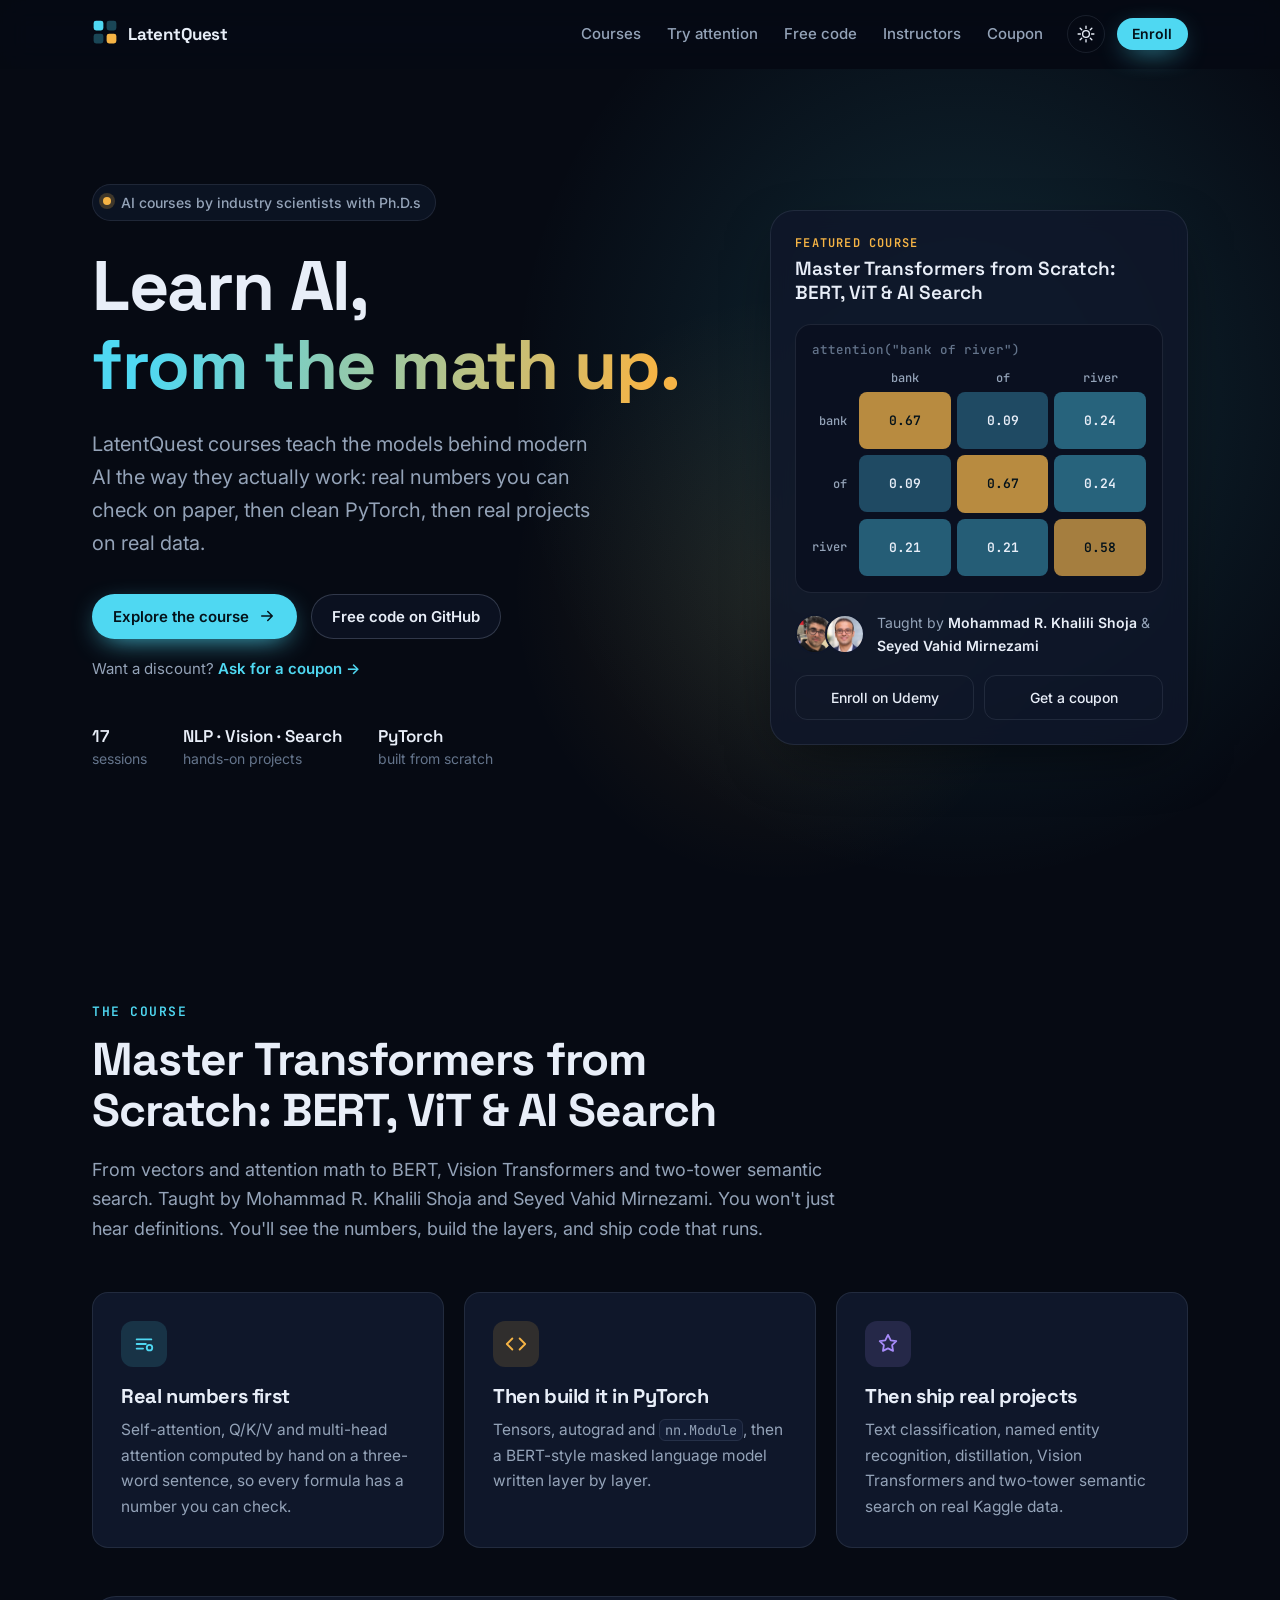
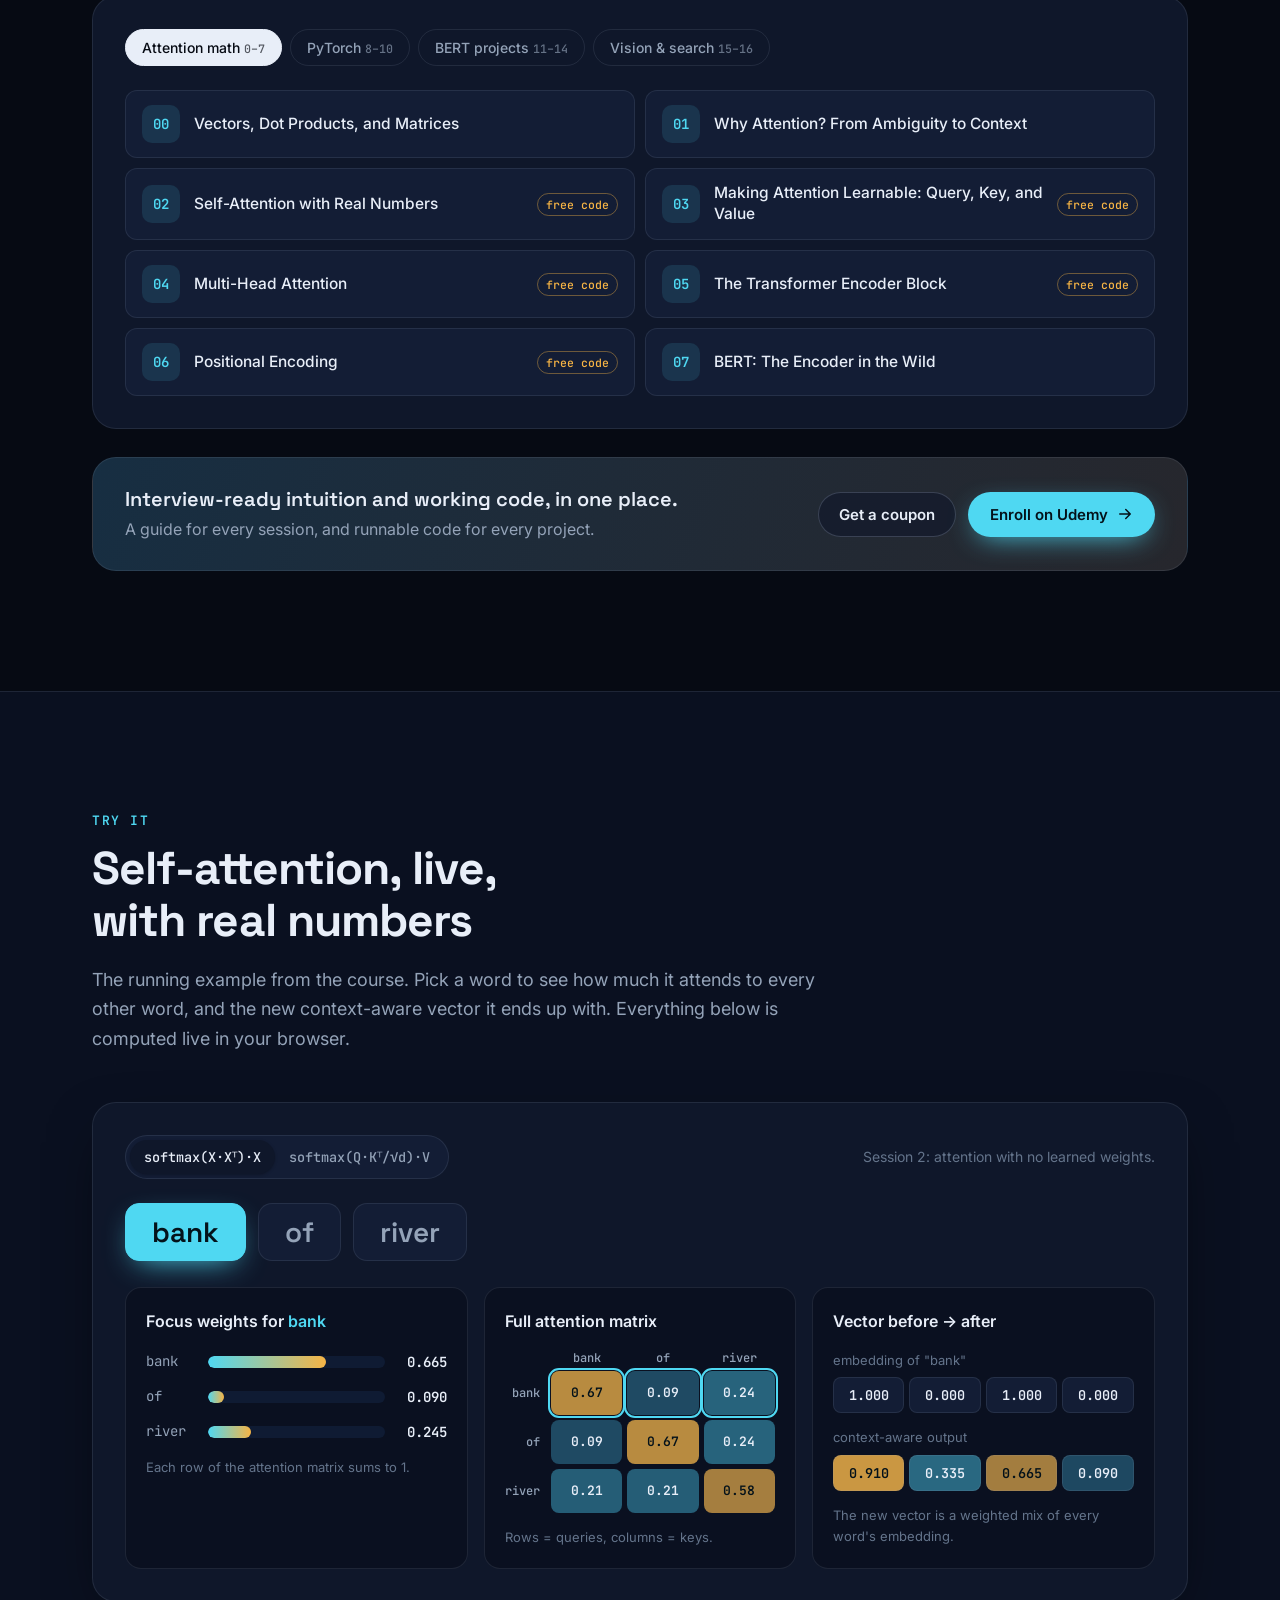
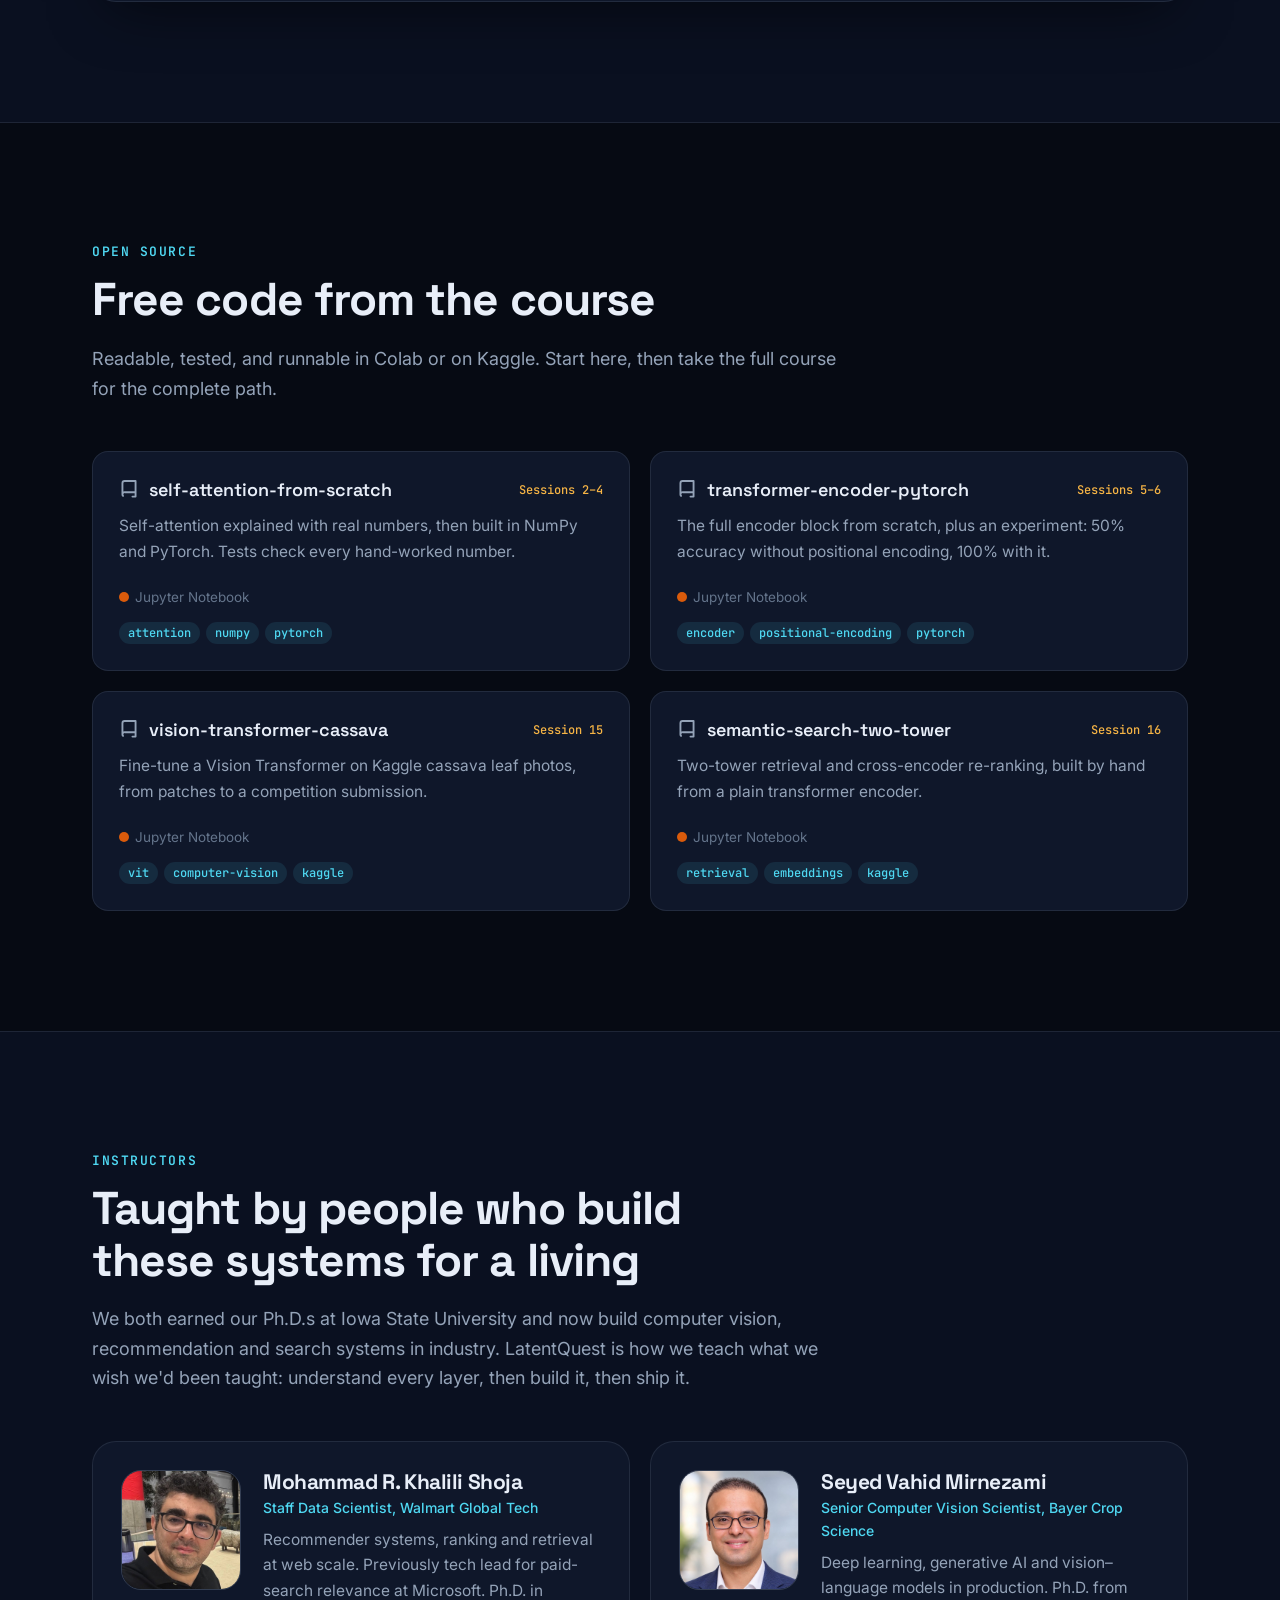
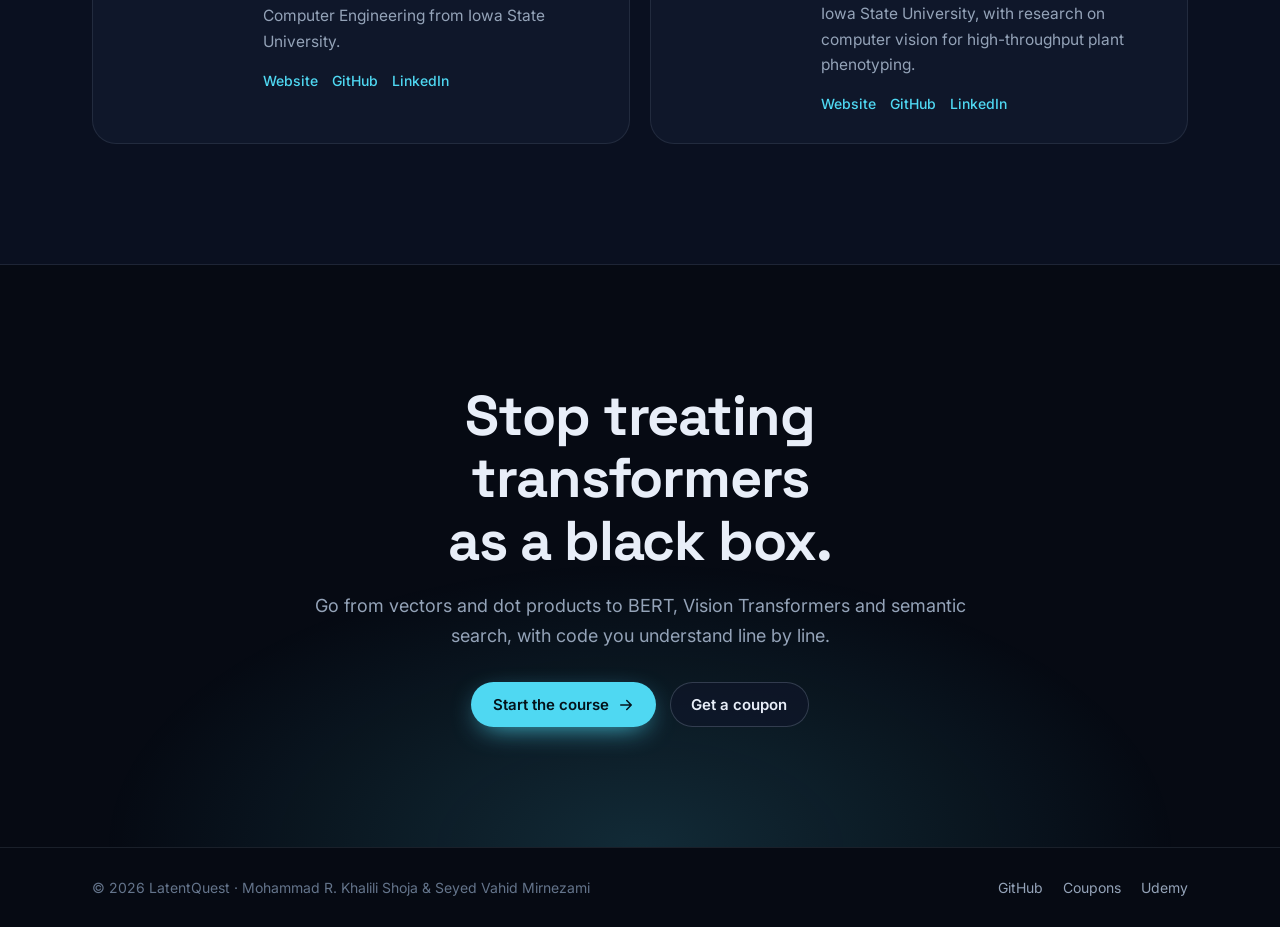
==== index.html @ 60b77111 "Use latentquest.ai as the site address" ====
<!doctype html>
<html lang="en" data-theme="dark">
<head>
  <meta charset="utf-8">
  <meta name="viewport" content="width=device-width, initial-scale=1">
  <title>LatentQuest · Learn AI from the Math Up</title>
  <meta name="description" content="LatentQuest teaches the models behind modern AI the way they actually work: real numbers first, then PyTorch, then real projects. Courses, free open-source code and interactive demos by Mohammad R. Khalili Shoja and Seyed Vahid Mirnezami.">
  <meta name="author" content="LatentQuest">
  <link rel="canonical" href="https://latentquest.ai/">

  <meta property="og:type" content="website">
  <meta property="og:url" content="https://latentquest.ai/">
  <meta property="og:title" content="LatentQuest · Learn AI from the Math Up">
  <meta property="og:description" content="Learn transformers the way they actually work: real numbers first, then PyTorch, then real Kaggle projects.">
  <meta property="og:image" content="https://latentquest.ai/assets/img/og-cover.jpg">
  <meta name="twitter:card" content="summary_large_image">

  <link rel="icon" href="assets/img/favicon.svg" type="image/svg+xml">
  <link rel="preconnect" href="https://fonts.googleapis.com">
  <link rel="preconnect" href="https://fonts.gstatic.com" crossorigin>
  <link href="https://fonts.googleapis.com/css2?family=Inter:wght@400;500;600;700&family=JetBrains+Mono:wght@400;600&family=Space+Grotesk:wght@500;600;700&display=swap" rel="stylesheet">
  <link rel="stylesheet" href="assets/css/style.css">

  <script>
    // Apply the saved theme before first paint to avoid a flash.
    try {
      const saved = localStorage.getItem("theme");
      if (saved === "light" || saved === "dark") document.documentElement.dataset.theme = saved;
    } catch (e) {}
  </script>

  <script type="application/ld+json">
  {
    "@context": "https://schema.org",
    "@type": "EducationalOrganization",
    "name": "LatentQuest",
    "url": "https://latentquest.ai/",
    "logo": "https://latentquest.ai/assets/img/favicon.svg",
    "sameAs": ["https://github.com/LatentQuest"],
    "founder": [
      {"@type": "Person", "name": "Mohammad R. Khalili Shoja", "url": "https://khalili65.github.io/"},
      {"@type": "Person", "name": "Seyed Vahid Mirnezami", "url": "https://seyedvahidmirnezami.github.io/"}
    ]
  }
  </script>
</head>
<body>
  <a class="skip-link" href="#main">Skip to content</a>

  <header class="nav" id="top">
    <div class="container nav__inner">
      <a class="brand" href="#top" aria-label="Home">
        <span class="brand__mark" aria-hidden="true">
          <svg viewBox="0 0 32 32"><rect x="2" y="2" width="12" height="12" rx="3"/><rect x="18" y="2" width="12" height="12" rx="3" class="dim"/><rect x="2" y="18" width="12" height="12" rx="3" class="dim"/><rect x="18" y="18" width="12" height="12" rx="3" class="hot"/></svg>
        </span>
        <span class="brand__text">LatentQuest</span>
      </a>
      <nav class="nav__links" aria-label="Primary">
        <a href="#course">Courses</a>
        <a href="#demo">Try attention</a>
        <a href="#code">Free code</a>
        <a href="#instructors">Instructors</a>
        <a href="coupon/">Coupon</a>
      </nav>
      <div class="nav__actions">
        <button class="icon-btn" id="theme-toggle" type="button" aria-label="Switch color theme">
          <svg class="icon-sun" viewBox="0 0 24 24" aria-hidden="true"><circle cx="12" cy="12" r="4.5"/><path d="M12 1.5v3M12 19.5v3M4.2 4.2l2.1 2.1M17.7 17.7l2.1 2.1M1.5 12h3M19.5 12h3M4.2 19.8l2.1-2.1M17.7 6.3l2.1-2.1"/></svg>
          <svg class="icon-moon" viewBox="0 0 24 24" aria-hidden="true"><path d="M20.5 14.5A8.5 8.5 0 0 1 9.5 3.5a8.5 8.5 0 1 0 11 11z"/></svg>
        </button>
        <a class="btn btn--primary btn--sm nav__cta" data-featured-link href="https://www.udemy.com/course/master-transformers-from-scratch-bert-vit-ai-search/?referralCode=741D2251A98D41859FB9" target="_blank" rel="noopener">Enroll</a>
      </div>
    </div>
  </header>

  <main id="main">
    <!-- HERO -->
    <section class="hero">
      <canvas class="hero__canvas" id="attention-canvas" aria-hidden="true"></canvas>
      <div class="hero__glow" aria-hidden="true"></div>
      <div class="container hero__inner">
        <div class="hero__copy reveal">
          <p class="eyebrow"><span class="dot"></span> AI courses by industry scientists with Ph.D.s</p>
          <h1>Learn AI,<br><span class="grad">from the math up.</span></h1>
          <p class="lead">LatentQuest courses teach the models behind modern AI the way they actually work: real numbers you can check on paper, then clean PyTorch, then real projects on real data.</p>
          <div class="hero__ctas">
            <a class="btn btn--primary" data-featured-link href="https://www.udemy.com/course/master-transformers-from-scratch-bert-vit-ai-search/?referralCode=741D2251A98D41859FB9" target="_blank" rel="noopener">
              Explore the course
              <svg viewBox="0 0 24 24" aria-hidden="true"><path d="M5 12h14M13 6l6 6-6 6"/></svg>
            </a>
            <a class="btn btn--ghost" href="#code">Free code on GitHub</a>
          </div>
          <p class="hero__coupon">Want a discount? <a data-coupon-link href="coupon/">Ask for a coupon →</a></p>
          <ul class="hero__facts" aria-label="Highlights">
            <li><strong>17</strong><span>sessions</span></li>
            <li><strong>NLP · Vision · Search</strong><span>hands-on projects</span></li>
            <li><strong>PyTorch</strong><span>built from scratch</span></li>
          </ul>
        </div>

        <aside class="hero__card reveal" aria-label="Featured course">
          <p class="hero__card-kicker">Featured course</p>
          <p class="hero__card-title" id="hc-title">Master Transformers from Scratch: BERT, ViT &amp; AI Search</p>
          <div class="mini-matrix" aria-hidden="true">
            <div class="mini-matrix__label">attention("bank of river")</div>
            <div class="mini-matrix__grid" id="mini-matrix"></div>
          </div>
          <div class="taught-by" id="taught-by"></div>
          <div class="profile__links">
            <a data-featured-link href="https://www.udemy.com/course/master-transformers-from-scratch-bert-vit-ai-search/?referralCode=741D2251A98D41859FB9" target="_blank" rel="noopener">Enroll on Udemy</a>
            <a data-coupon-link href="coupon/">Get a coupon</a>
          </div>
        </aside>
      </div>
    </section>

    <!-- COURSES (shown when there is more than one course) -->
    <section class="section" id="courses" hidden>
      <div class="container">
        <div class="section__head reveal">
          <p class="kicker">Courses</p>
          <h2>Learn AI the way it actually works</h2>
          <p class="section__lead">Every course follows the same path: work through the math with real numbers, build it in PyTorch, then ship real projects.</p>
        </div>
        <div class="course-grid" id="course-grid"></div>
      </div>
    </section>

    <!-- FEATURED COURSE (filled from assets/data/site.js) -->
    <section class="section" id="course">
      <div class="container">
        <div class="section__head reveal">
          <p class="kicker" id="fc-kicker">The course</p>
          <h2 id="fc-title">Master Transformers from Scratch: BERT, ViT &amp; AI Search</h2>
          <p class="section__lead" id="fc-lead"></p>
        </div>
        <div class="pillars" id="fc-pillars"></div>
        <div class="syllabus reveal" id="syllabus">
          <div class="syllabus__tabs" role="tablist" aria-label="Course tracks"></div>
          <ol class="syllabus__list" id="syllabus-list"></ol>
        </div>
        <div class="course-cta reveal">
          <div>
            <p class="course-cta__title" id="fc-cta-title"></p>
            <p class="course-cta__sub" id="fc-cta-sub"></p>
          </div>
          <div class="course-cta__actions">
            <a class="btn btn--ghost" data-coupon-link href="coupon/">Get a coupon</a>
            <a class="btn btn--primary" data-featured-link href="https://www.udemy.com/course/master-transformers-from-scratch-bert-vit-ai-search/?referralCode=741D2251A98D41859FB9" target="_blank" rel="noopener">
              Enroll on Udemy
              <svg viewBox="0 0 24 24" aria-hidden="true"><path d="M5 12h14M13 6l6 6-6 6"/></svg>
            </a>
          </div>
        </div>
    </section>

    <!-- DEMO -->
    <section class="section section--alt" id="demo">
      <div class="container">
        <div class="section__head reveal">
          <p class="kicker">Try it</p>
          <h2>Self-attention, live, with real numbers</h2>
          <p class="section__lead">The running example from the course. Pick a word to see how much it attends to every other word, and the new context-aware vector it ends up with. Everything below is computed live in your browser.</p>
        </div>

        <div class="demo reveal">
          <div class="demo__controls">
            <div class="segmented" role="radiogroup" aria-label="Attention type">
              <button type="button" role="radio" aria-checked="true" data-mode="raw">softmax(X·Xᵀ)·X</button>
              <button type="button" role="radio" aria-checked="false" data-mode="qkv">softmax(Q·Kᵀ/√d)·V</button>
            </div>
            <p class="demo__hint" id="demo-hint">Session 2: attention with no learned weights.</p>
          </div>

          <div class="demo__words" role="radiogroup" aria-label="Query word" id="demo-words"></div>

          <div class="demo__grid">
            <div class="panel">
              <p class="panel__title">Focus weights for <span class="hl" id="demo-query">bank</span></p>
              <div class="bars" id="demo-bars"></div>
              <p class="panel__note">Each row of the attention matrix sums to 1.</p>
            </div>
            <div class="panel">
              <p class="panel__title">Full attention matrix</p>
              <div class="matrix" id="demo-matrix"></div>
              <p class="panel__note">Rows = queries, columns = keys.</p>
            </div>
            <div class="panel">
              <p class="panel__title">Vector before → after</p>
              <div class="vecs" id="demo-vecs"></div>
              <p class="panel__note" id="demo-vec-note">The new vector is a weighted mix of every word.</p>
            </div>
          </div>
        </div>
      </div>
    </section>

    <!-- OPEN SOURCE -->
    <section class="section" id="code">
      <div class="container">
        <div class="section__head reveal">
          <p class="kicker">Open source</p>
          <h2>Free code from the course</h2>
          <p class="section__lead">Readable, tested, and runnable in Colab or on Kaggle. Start here, then take the full course for the complete path.</p>
        </div>
        <div class="repos" id="repos"></div>
      </div>
    </section>

    <!-- INSTRUCTORS -->
    <section class="section section--alt" id="instructors">
      <div class="container">
        <div class="section__head reveal">
          <p class="kicker">Instructors</p>
          <h2>Taught by people who build these systems for a living</h2>
          <p class="section__lead">We both earned our Ph.D.s at Iowa State University and now build computer vision, recommendation and search systems in industry. LatentQuest is how we teach what we wish we'd been taught: understand every layer, then build it, then ship it.</p>
        </div>
        <div class="instructors" id="instructor-list"></div>
      </div>
    </section>

    <!-- FINAL CTA -->
    <section class="section final">
      <div class="container final__inner reveal">
        <h2>Stop treating transformers as a black box.</h2>
        <p>Go from vectors and dot products to BERT, Vision Transformers and semantic search, with code you understand line by line.</p>
        <div class="hero__ctas hero__ctas--center">
          <a class="btn btn--primary" data-featured-link href="https://www.udemy.com/course/master-transformers-from-scratch-bert-vit-ai-search/?referralCode=741D2251A98D41859FB9" target="_blank" rel="noopener">
            Start the course
            <svg viewBox="0 0 24 24" aria-hidden="true"><path d="M5 12h14M13 6l6 6-6 6"/></svg>
          </a>
          <a class="btn btn--ghost" data-coupon-link href="coupon/">Get a coupon</a>
        </div>
      </div>
    </section>
  </main>

  <footer class="footer">
    <div class="container footer__inner">
      <p>© <span id="year"></span> LatentQuest · Mohammad R. Khalili Shoja &amp; Seyed Vahid Mirnezami</p>
      <nav aria-label="Footer">
        <a href="https://github.com/LatentQuest" target="_blank" rel="noopener">GitHub</a>
        <a href="coupon/">Coupons</a>
        <a data-featured-link href="https://www.udemy.com/course/master-transformers-from-scratch-bert-vit-ai-search/?referralCode=741D2251A98D41859FB9" target="_blank" rel="noopener">Udemy</a>
      </nav>
    </div>
  </footer>

  <script src="assets/data/site.js" defer></script>
  <script src="assets/js/main.js" defer></script>
</body>
</html>
---- assets/css/style.css ----
/* ---------- Tokens ---------- */
:root {
  --font-body: "Inter", system-ui, -apple-system, "Segoe UI", sans-serif;
  --font-head: "Space Grotesk", var(--font-body);
  --font-mono: "JetBrains Mono", ui-monospace, SFMono-Regular, Menlo, monospace;

  --radius-sm: 10px;
  --radius: 16px;
  --radius-lg: 24px;
  --container: 1160px;
  --gutter: clamp(16px, 4vw, 32px);
  --ease: cubic-bezier(.2, .7, .2, 1);
}

:root[data-theme="dark"] {
  --bg: #060a13;
  --bg-alt: #0a1020;
  --surface: #0f172a;
  --surface-2: #131d35;
  --border: rgba(148, 163, 184, .14);
  --border-strong: rgba(148, 163, 184, .28);
  --text: #e8eef8;
  --muted: #94a3b8;
  --faint: #64748b;
  --cyan: #4fd8f2;
  --cyan-ink: #04121a;
  --amber: #f6b445;
  --violet: #a78bfa;
  --cell-low: #0f1b33;
  --shadow: 0 20px 60px -20px rgba(0, 0, 0, .65);
  --glow-a: rgba(79, 216, 242, .16);
  --glow-b: rgba(246, 180, 69, .10);
  color-scheme: dark;
}

:root[data-theme="light"] {
  --bg: #f6f8fc;
  --bg-alt: #eef2f9;
  --surface: #ffffff;
  --surface-2: #f3f6fb;
  --border: rgba(15, 23, 42, .10);
  --border-strong: rgba(15, 23, 42, .20);
  --text: #0b1220;
  --muted: #475569;
  --faint: #64748b;
  --cyan: #0b8fb3;
  --cyan-ink: #ffffff;
  --amber: #b86e00;
  --violet: #6d4fd8;
  --cell-low: #e6edf7;
  --shadow: 0 20px 50px -24px rgba(15, 23, 42, .25);
  --glow-a: rgba(11, 143, 179, .12);
  --glow-b: rgba(184, 110, 0, .08);
  color-scheme: light;
}

/* ---------- Base ---------- */
*, *::before, *::after { box-sizing: border-box; }
html { scroll-behavior: smooth; scroll-padding-top: 80px; -webkit-text-size-adjust: 100%; }
body {
  margin: 0;
  background: var(--bg);
  color: var(--text);
  font: 400 16px/1.65 var(--font-body);
  -webkit-font-smoothing: antialiased;
  overflow-x: hidden;
}
img { max-width: 100%; display: block; }
a { color: var(--cyan); text-decoration: none; }
a:hover { text-decoration: underline; text-underline-offset: 3px; }
h1, h2, h3 { font-family: var(--font-head); letter-spacing: -.02em; line-height: 1.12; margin: 0; }
p { margin: 0 0 1em; }
code { font-family: var(--font-mono); font-size: .88em; padding: .1em .35em; border-radius: 6px; background: var(--surface-2); border: 1px solid var(--border); }
:focus-visible { outline: 2px solid var(--cyan); outline-offset: 3px; border-radius: 6px; }

.container { width: 100%; max-width: var(--container); margin: 0 auto; padding: 0 var(--gutter); }
.skip-link { position: absolute; left: -999px; top: 8px; background: var(--surface); padding: 8px 14px; border-radius: 8px; z-index: 100; }
.skip-link:focus { left: 8px; }

/* ---------- Buttons ---------- */
.btn {
  display: inline-flex; align-items: center; gap: .55em;
  padding: .82em 1.35em; border-radius: 999px;
  font: 600 15px/1 var(--font-body); white-space: nowrap;
  border: 1px solid transparent; cursor: pointer;
  transition: transform .2s var(--ease), box-shadow .2s var(--ease), background .2s, border-color .2s;
}
.btn:hover { text-decoration: none; transform: translateY(-1px); }
.btn svg { width: 18px; height: 18px; fill: none; stroke: currentColor; stroke-width: 2; stroke-linecap: round; stroke-linejoin: round; }
.btn--primary { background: var(--cyan); color: var(--cyan-ink); box-shadow: 0 8px 28px -10px var(--cyan); }
.btn--primary:hover { box-shadow: 0 12px 34px -10px var(--cyan); }
.btn--ghost { color: var(--text); border-color: var(--border-strong); background: color-mix(in srgb, var(--surface) 60%, transparent); }
.btn--ghost:hover { border-color: var(--cyan); }
.btn--sm { padding: .6em 1.05em; font-size: 14px; }

.icon-btn {
  width: 38px; height: 38px; display: grid; place-items: center;
  border-radius: 50%; border: 1px solid var(--border); background: transparent; color: var(--text); cursor: pointer;
}
.icon-btn:hover { border-color: var(--border-strong); }
.icon-btn svg { width: 18px; height: 18px; fill: none; stroke: currentColor; stroke-width: 1.8; stroke-linecap: round; }
:root[data-theme="dark"] .icon-moon, :root[data-theme="light"] .icon-sun { display: none; }

/* ---------- Nav ---------- */
.nav {
  position: sticky; top: 0; z-index: 50;
  backdrop-filter: saturate(160%) blur(14px); -webkit-backdrop-filter: saturate(160%) blur(14px);
  background: color-mix(in srgb, var(--bg) 72%, transparent);
  border-bottom: 1px solid transparent; transition: border-color .3s;
}
.nav.is-scrolled { border-bottom-color: var(--border); }
.nav__inner { display: flex; align-items: center; gap: 24px; height: 68px; }
.brand { display: flex; align-items: center; gap: 10px; color: var(--text); font: 700 17px var(--font-head); letter-spacing: -.01em; }
.brand:hover { text-decoration: none; }
.brand__mark svg { width: 26px; height: 26px; fill: var(--cyan); }
.brand__mark .dim { fill: color-mix(in srgb, var(--cyan) 30%, transparent); }
.brand__mark .hot { fill: var(--amber); }
.nav__links { display: flex; gap: 26px; margin-left: auto; }
.nav__links a { color: var(--muted); font-size: 15px; font-weight: 500; }
.nav__links a:hover { color: var(--text); text-decoration: none; }
.nav__actions { display: flex; align-items: center; gap: 12px; }

/* ---------- Hero ---------- */
.hero { position: relative; padding: clamp(56px, 9vw, 120px) 0 clamp(64px, 9vw, 112px); overflow: hidden; }
.hero__canvas { position: absolute; inset: 0; width: 100%; height: 100%; opacity: .55; mask-image: radial-gradient(ellipse 80% 75% at 70% 40%, #000 30%, transparent 75%); -webkit-mask-image: radial-gradient(ellipse 80% 75% at 70% 40%, #000 30%, transparent 75%); }
.hero__glow { position: absolute; inset: -20% -10% auto auto; width: 70%; height: 120%; background: radial-gradient(closest-side, var(--glow-a), transparent), radial-gradient(closest-side at 30% 70%, var(--glow-b), transparent); pointer-events: none; }
.hero__inner { position: relative; display: grid; grid-template-columns: 1.25fr .85fr; gap: clamp(32px, 5vw, 64px); align-items: center; }
.eyebrow { display: inline-flex; align-items: center; gap: 10px; font-size: 14px; font-weight: 500; color: var(--muted); padding: 6px 14px 6px 10px; border: 1px solid var(--border); border-radius: 999px; background: color-mix(in srgb, var(--surface) 70%, transparent); margin-bottom: 26px; }
.dot { width: 8px; height: 8px; border-radius: 50%; background: var(--amber); box-shadow: 0 0 0 4px color-mix(in srgb, var(--amber) 22%, transparent); }
.hero h1 { font-size: clamp(44px, 7vw, 84px); font-weight: 700; margin-bottom: 24px; }
.grad { background: linear-gradient(100deg, var(--cyan) 10%, var(--amber) 95%); -webkit-background-clip: text; background-clip: text; color: transparent; }
.lead { font-size: clamp(17px, 1.6vw, 20px); color: var(--muted); max-width: 40ch; margin-bottom: 34px; }
.hero__ctas { display: flex; flex-wrap: wrap; gap: 14px; }
.hero__ctas--center { justify-content: center; }
.hero__facts { list-style: none; padding: 0; margin: 44px 0 0; display: flex; flex-wrap: wrap; gap: 14px 36px; }
.hero__facts li { display: flex; flex-direction: column; }
.hero__facts strong { font: 600 17px var(--font-head); }
.hero__facts span { font-size: 14px; color: var(--faint); }

.hero__card {
  background: color-mix(in srgb, var(--surface) 82%, transparent);
  border: 1px solid var(--border); border-radius: var(--radius-lg);
  padding: 24px; box-shadow: var(--shadow); backdrop-filter: blur(10px);
}
.profile { display: flex; align-items: center; gap: 16px; }
.profile__photo { width: 72px; height: 72px; border-radius: 50%; object-fit: cover; border: 2px solid var(--border-strong); }
.profile__name { font: 600 18px var(--font-head); margin: 0; }
.profile__role { font-size: 14px; color: var(--muted); margin: 2px 0 0; }
.mini-matrix { margin: 22px 0; padding: 16px; border-radius: var(--radius); background: var(--bg-alt); border: 1px solid var(--border); }
.mini-matrix__label { font: 500 12.5px var(--font-mono); color: var(--faint); margin-bottom: 12px; }
.mini-matrix__grid { display: grid; grid-template-columns: auto repeat(3, 1fr); gap: 6px; align-items: center; }
.mm-head { font: 500 12px var(--font-mono); color: var(--muted); text-align: center; }
.mm-row { font: 500 12px var(--font-mono); color: var(--muted); text-align: right; padding-right: 6px; }
.mm-cell { aspect-ratio: 1.6; border-radius: 8px; display: grid; place-items: center; font: 600 13px var(--font-mono); transition: background .6s var(--ease), color .6s; }
.profile__links { display: flex; gap: 10px; }
.profile__links a { flex: 1; display: inline-flex; justify-content: center; align-items: center; gap: 8px; padding: 10px; border-radius: 12px; border: 1px solid var(--border); color: var(--text); font-weight: 500; font-size: 14px; }
.profile__links a:hover { border-color: var(--cyan); text-decoration: none; }
.profile__links svg { width: 16px; height: 16px; fill: currentColor; }

/* ---------- Sections ---------- */
.section { padding: clamp(72px, 10vw, 120px) 0; }
.section--alt { background: var(--bg-alt); border-block: 1px solid var(--border); }
.section__head { max-width: 760px; margin-bottom: 48px; }
.kicker { font: 600 13px var(--font-mono); letter-spacing: .12em; text-transform: uppercase; color: var(--cyan); margin-bottom: 14px; }
.section h2 { font-size: clamp(30px, 4vw, 46px); margin-bottom: 18px; }
.section__lead { color: var(--muted); font-size: 18px; }

/* Pillars */
.pillars { display: grid; grid-template-columns: repeat(3, 1fr); gap: 20px; margin-bottom: 48px; }
.pillar { background: var(--surface); border: 1px solid var(--border); border-radius: var(--radius); padding: 28px; transition: transform .3s var(--ease), border-color .3s; }
.pillar:hover { transform: translateY(-3px); border-color: var(--border-strong); }
.pillar h3 { font-size: 20px; margin: 18px 0 10px; }
.pillar p { color: var(--muted); margin: 0; font-size: 15.5px; }
.pillar__icon { width: 46px; height: 46px; border-radius: 12px; display: grid; place-items: center; }
.pillar__icon svg { width: 22px; height: 22px; fill: none; stroke: currentColor; stroke-width: 2; stroke-linecap: round; stroke-linejoin: round; }
.pillar__icon--cyan { color: var(--cyan); background: color-mix(in srgb, var(--cyan) 14%, transparent); }
.pillar__icon--amber { color: var(--amber); background: color-mix(in srgb, var(--amber) 14%, transparent); }
.pillar__icon--violet { color: var(--violet); background: color-mix(in srgb, var(--violet) 14%, transparent); }

/* Syllabus */
.syllabus { background: var(--surface); border: 1px solid var(--border); border-radius: var(--radius-lg); padding: clamp(18px, 3vw, 32px); }
.syllabus__tabs { display: flex; flex-wrap: wrap; gap: 8px; margin-bottom: 24px; }
.tab { padding: 9px 16px; border-radius: 999px; border: 1px solid var(--border); background: transparent; color: var(--muted); font: 500 14px var(--font-body); cursor: pointer; transition: all .2s; }
.tab:hover { color: var(--text); border-color: var(--border-strong); }
.tab[aria-selected="true"] { background: var(--text); color: var(--bg); border-color: var(--text); }
.tab small { opacity: .65; margin-left: 4px; font-family: var(--font-mono); }
.syllabus__list { list-style: none; margin: 0; padding: 0; display: grid; grid-template-columns: repeat(2, 1fr); gap: 10px; }
.lesson { display: flex; gap: 14px; align-items: center; padding: 14px 16px; border-radius: 12px; background: var(--surface-2); border: 1px solid var(--border); animation: fadeUp .35s var(--ease) both; }
.lesson__num { flex: none; width: 38px; height: 38px; border-radius: 10px; display: grid; place-items: center; font: 600 14px var(--font-mono); color: var(--cyan); background: color-mix(in srgb, var(--cyan) 12%, transparent); }
.lesson__title { font-weight: 500; font-size: 15.5px; line-height: 1.35; }
.lesson__tag { margin-left: auto; flex: none; font: 500 11.5px var(--font-mono); color: var(--amber); border: 1px solid color-mix(in srgb, var(--amber) 40%, transparent); padding: 3px 8px; border-radius: 999px; }
.lesson__tag:hover { text-decoration: none; background: color-mix(in srgb, var(--amber) 14%, transparent); }

.course-cta { margin-top: 28px; display: flex; align-items: center; justify-content: space-between; gap: 24px; padding: 28px 32px; border-radius: var(--radius-lg); border: 1px solid var(--border); background: linear-gradient(110deg, color-mix(in srgb, var(--cyan) 12%, var(--surface)), color-mix(in srgb, var(--amber) 10%, var(--surface))); }
.course-cta__title { font: 600 20px var(--font-head); margin: 0 0 4px; }
.course-cta__sub { color: var(--muted); margin: 0; }

/* Demo */
.demo { background: var(--surface); border: 1px solid var(--border); border-radius: var(--radius-lg); padding: clamp(18px, 3vw, 32px); box-shadow: var(--shadow); }
.demo__controls { display: flex; flex-wrap: wrap; align-items: center; justify-content: space-between; gap: 14px; margin-bottom: 24px; }
.segmented { display: inline-flex; padding: 4px; border-radius: 999px; background: var(--surface-2); border: 1px solid var(--border); }
.segmented button { border: 0; background: transparent; color: var(--muted); padding: 8px 14px; border-radius: 999px; font: 500 13.5px var(--font-mono); cursor: pointer; }
.segmented button[aria-checked="true"] { background: var(--surface); color: var(--text); box-shadow: 0 1px 3px rgba(0, 0, 0, .25); }
.demo__hint { margin: 0; color: var(--faint); font-size: 14px; }
.demo__words { display: flex; flex-wrap: wrap; gap: 12px; margin-bottom: 26px; }
.word { font: 600 clamp(20px, 3vw, 28px) var(--font-head); padding: 10px 26px; border-radius: 14px; border: 1px solid var(--border); background: var(--surface-2); color: var(--muted); cursor: pointer; transition: all .2s var(--ease); }
.word:hover { color: var(--text); border-color: var(--border-strong); }
.word[aria-checked="true"] { color: var(--cyan-ink); background: var(--cyan); border-color: var(--cyan); box-shadow: 0 10px 30px -12px var(--cyan); }
.demo__grid { display: grid; grid-template-columns: 1.1fr 1fr 1.1fr; gap: 16px; }
.panel { background: var(--bg-alt); border: 1px solid var(--border); border-radius: var(--radius); padding: 20px; min-width: 0; }
.panel__title { font-weight: 600; margin-bottom: 16px; }
.panel__note { font-size: 13px; color: var(--faint); margin: 14px 0 0; }
.hl { color: var(--cyan); }
.bar { display: grid; grid-template-columns: 52px 1fr 52px; gap: 10px; align-items: center; margin-bottom: 12px; font-size: 14px; }
.bar__label { font-family: var(--font-mono); color: var(--muted); }
.bar__track { height: 12px; border-radius: 999px; background: var(--cell-low); overflow: hidden; }
.bar__fill { height: 100%; border-radius: inherit; background: linear-gradient(90deg, var(--cyan), var(--amber)); transition: width .6s var(--ease); }
.bar__val { font: 600 14px var(--font-mono); text-align: right; }
.matrix { display: grid; grid-template-columns: auto repeat(3, 1fr); gap: 5px; align-items: center; }
.matrix .mm-cell { aspect-ratio: auto; height: 44px; cursor: pointer; }
.matrix .mm-cell.is-row { outline: 2px solid var(--cyan); outline-offset: 1px; }
.vecs { display: grid; gap: 14px; }
.vec__label { font-size: 13px; color: var(--faint); margin-bottom: 6px; }
.vec__cells { display: grid; grid-template-columns: repeat(4, 1fr); gap: 5px; }
.vec__cells--3 { grid-template-columns: repeat(3, 1fr); }
.vcell { padding: 8px 4px; border-radius: 8px; text-align: center; font: 600 13.5px var(--font-mono); background: var(--surface-2); border: 1px solid var(--border); transition: background .5s; }

/* Repos */
.repos { display: grid; grid-template-columns: repeat(2, 1fr); gap: 20px; }
.repo { position: relative; display: flex; flex-direction: column; background: var(--surface); border: 1px solid var(--border); border-radius: var(--radius); padding: 26px; transition: transform .3s var(--ease), border-color .3s, box-shadow .3s; color: inherit; }
.repo:hover { transform: translateY(-3px); border-color: color-mix(in srgb, var(--cyan) 50%, var(--border)); box-shadow: var(--shadow); text-decoration: none; }
.repo__top { display: flex; align-items: center; gap: 10px; margin-bottom: 12px; }
.repo__top svg { width: 20px; height: 20px; fill: var(--muted); flex: none; }
.repo__name { font: 600 18px var(--font-head); color: var(--text); word-break: break-word; }
.repo__session { margin-left: auto; flex: none; font: 500 12px var(--font-mono); color: var(--amber); }
.repo__desc { color: var(--muted); font-size: 15.5px; flex: 1; }
.repo__meta { display: flex; flex-wrap: wrap; align-items: center; gap: 8px 18px; font-size: 13.5px; color: var(--faint); margin-top: 6px; }
.repo__meta span { display: inline-flex; align-items: center; gap: 6px; }
.repo__meta svg { width: 15px; height: 15px; fill: currentColor; }
.lang-dot { width: 10px; height: 10px; border-radius: 50%; background: #3572a5; }
.lang-dot--nb { background: #da5b0b; }
.repo__tags { display: flex; flex-wrap: wrap; gap: 6px; margin-top: 14px; }
.repo__tags span { font: 500 12px var(--font-mono); padding: 3px 9px; border-radius: 999px; color: var(--cyan); background: color-mix(in srgb, var(--cyan) 10%, transparent); }

/* About */
.about { display: grid; grid-template-columns: 1.2fr .9fr; gap: clamp(32px, 6vw, 80px); }
.about__text p { color: var(--muted); font-size: 17px; }
.about__text h2 { margin-bottom: 22px; }
.chips { list-style: none; padding: 0; margin: 26px 0 0; display: flex; flex-wrap: wrap; gap: 8px; }
.chips li { font-size: 14px; padding: 6px 13px; border-radius: 999px; border: 1px solid var(--border); background: var(--surface); }
.person { display: flex; gap: 16px; padding: 22px; margin-bottom: 16px; background: var(--surface); border: 1px solid var(--border); border-radius: var(--radius); }
.person img { width: 56px; height: 56px; border-radius: 50%; object-fit: cover; flex: none; }
.person h3 { font-size: 17.5px; }
.person__role { color: var(--cyan); font-size: 14px; font-weight: 500; margin: 2px 0 8px; }
.person p:not(.person__role) { color: var(--muted); font-size: 15px; margin-bottom: 10px; }
.person__links { display: flex; flex-wrap: wrap; gap: 14px; font-size: 14px; font-weight: 500; }

/* Final CTA + footer */
.final { position: relative; overflow: hidden; }
.final::before { content: ""; position: absolute; inset: 0; background: radial-gradient(ellipse 60% 70% at 50% 100%, var(--glow-a), transparent 70%); pointer-events: none; }
.final__inner { position: relative; text-align: center; max-width: 760px; }
.final h2 { font-size: clamp(32px, 5vw, 56px); }
.final p { color: var(--muted); font-size: 18px; margin-bottom: 32px; }
.footer { border-top: 1px solid var(--border); padding: 28px 0; font-size: 14px; color: var(--faint); }
.footer__inner { display: flex; flex-wrap: wrap; justify-content: space-between; gap: 12px; }
.footer p { margin: 0; }
.footer nav { display: flex; gap: 20px; }
.footer a { color: var(--muted); }

/* ---------- Motion ---------- */
.reveal { opacity: 0; transform: translateY(18px); transition: opacity .7s var(--ease), transform .7s var(--ease); }
.reveal.is-visible { opacity: 1; transform: none; }
@keyframes fadeUp { from { opacity: 0; transform: translateY(8px); } to { opacity: 1; transform: none; } }
@media (prefers-reduced-motion: reduce) {
  html { scroll-behavior: auto; }
  *, *::before, *::after { animation: none !important; transition: none !important; }
  .reveal { opacity: 1; transform: none; }
}

/* ---------- Responsive ---------- */
@media (max-width: 980px) {
  .hero__inner, .about { grid-template-columns: 1fr; }
  .hero__card { max-width: 520px; }
  .pillars { grid-template-columns: 1fr; }
  .demo__grid { grid-template-columns: 1fr 1fr; }
  .demo__grid .panel:last-child { grid-column: 1 / -1; }
}
@media (max-width: 760px) {
  .nav__links { display: none; }
  .nav__actions { margin-left: auto; }
  .syllabus__list, .repos, .demo__grid { grid-template-columns: 1fr; }
  .course-cta { flex-direction: column; align-items: flex-start; padding: 24px; }
  .lead { max-width: none; }
  .word { padding: 8px 18px; }
}
@media (max-width: 420px) {
  .hero__ctas .btn { width: 100%; justify-content: center; }
  .lesson__tag { display: none; }
}

/* ---------- Fixes ---------- */
[hidden] { display: none !important; }
.hero__inner > *, .demo__grid > *, .about > * { min-width: 0; }
.bar__track, .bar__fill { display: block; }
.about__text .kicker { color: var(--cyan); }
.hero h1 { font-size: clamp(40px, 5.6vw, 70px); }
.hero h1 .grad { white-space: nowrap; }
.eyebrow { flex-wrap: wrap; max-width: 100%; }
.hero__canvas {
  opacity: .5;
  mask-image: radial-gradient(ellipse 55% 80% at 88% 45%, #000 25%, transparent 72%);
  -webkit-mask-image: radial-gradient(ellipse 55% 80% at 88% 45%, #000 25%, transparent 72%);
}
@media (max-width: 760px) {
  .hero__canvas { opacity: .22; }
  .eyebrow { font-size: 13px; }
  .hero__facts { gap: 14px 24px; }
  .btn { white-space: normal; }
  .profile__role { font-size: 13px; }
}
.eyebrow { flex-wrap: nowrap; align-items: flex-start; }
.eyebrow .dot { flex: none; margin-top: 6px; }
@media (max-width: 760px) {
  .segmented { display: flex; width: 100%; }
  .segmented button { flex: 1; white-space: nowrap; font-size: 12px; padding: 8px 6px; }
}

h1, h2, h3 { text-wrap: balance; }
.lead, .section__lead, .about__text p { text-wrap: pretty; }

/* ---------- Multi-course + coupon ---------- */
.hero__coupon { margin: 18px 0 0; font-size: 15px; color: var(--muted); }
.hero__coupon a { font-weight: 600; }
.course-cta__actions { display: flex; flex-wrap: wrap; gap: 12px; }
.course-grid { display: grid; grid-template-columns: repeat(auto-fill, minmax(320px, 1fr)); gap: 20px; }
.course-card { display: flex; flex-direction: column; overflow: hidden; background: var(--surface); border: 1px solid var(--border); border-radius: var(--radius); transition: transform .3s var(--ease), border-color .3s; }
.course-card:hover { transform: translateY(-3px); border-color: var(--border-strong); }
.course-card__img { aspect-ratio: 1200 / 630; object-fit: cover; width: 100%; border-bottom: 1px solid var(--border); }
.course-card__body { display: flex; flex-direction: column; gap: 10px; padding: 22px; flex: 1; }
.course-card__body h3 { font-size: 20px; }
.course-card__tagline { color: var(--muted); margin: 0; font-size: 15px; flex: 1; }
.course-card__status { margin: 0; font: 600 12px var(--font-mono); text-transform: uppercase; letter-spacing: .08em; color: var(--cyan); }
.course-card__status--soon { color: var(--amber); }
.course-card__actions { display: flex; flex-wrap: wrap; gap: 10px; margin-top: 8px; }

/* Coupon page */
.coupon { min-height: calc(100vh - 68px - 86px); padding: clamp(48px, 8vw, 96px) 0; position: relative; overflow: hidden; }
.coupon::before { content: ""; position: absolute; inset: -30% -20% auto auto; width: 70%; height: 100%; background: radial-gradient(closest-side, var(--glow-a), transparent); pointer-events: none; }
.coupon__inner { position: relative; display: grid; grid-template-columns: 1fr 1.1fr; gap: clamp(32px, 5vw, 64px); align-items: start; }
.coupon h1 { font-size: clamp(36px, 5vw, 56px); margin-bottom: 18px; }
.steps { list-style: none; counter-reset: step; padding: 0; margin: 28px 0 0; display: grid; gap: 14px; }
.steps li { counter-increment: step; display: flex; gap: 14px; align-items: flex-start; color: var(--muted); }
.steps li::before { content: counter(step); flex: none; width: 30px; height: 30px; border-radius: 50%; display: grid; place-items: center; font: 600 14px var(--font-mono); color: var(--cyan); background: color-mix(in srgb, var(--cyan) 14%, transparent); }
.steps strong { color: var(--text); }
.form-card { background: var(--surface); border: 1px solid var(--border); border-radius: var(--radius-lg); padding: clamp(20px, 3vw, 32px); box-shadow: var(--shadow); }
.field { display: grid; gap: 8px; margin-bottom: 18px; }
.field label { font-weight: 600; font-size: 14px; }
.field select, .field input, .field textarea {
  width: 100%; font: 400 15px/1.55 var(--font-body); color: var(--text);
  background: var(--bg-alt); border: 1px solid var(--border-strong); border-radius: 12px; padding: 12px 14px;
}
.field textarea { min-height: 150px; resize: vertical; }
.field select:focus, .field input:focus, .field textarea:focus { outline: 2px solid var(--cyan); outline-offset: 1px; border-color: transparent; }
.field__hint { font-size: 13px; color: var(--faint); }
.form-card__actions { display: flex; flex-wrap: wrap; gap: 12px; align-items: center; }
.toast { font-size: 14px; color: var(--cyan); font-weight: 500; }
.coupon__alt { margin-top: 18px; font-size: 14px; color: var(--faint); }
@media (max-width: 860px) { .coupon__inner { grid-template-columns: 1fr; } }
@media (max-width: 420px) { .course-grid { grid-template-columns: 1fr; } .form-card__actions .btn { width: 100%; justify-content: center; } }

/* ---------- LatentQuest brand site ---------- */
.hero__card-kicker { margin: 0 0 6px; font: 600 12px var(--font-mono); letter-spacing: .1em; text-transform: uppercase; color: var(--amber); }
.hero__card-title { margin: 0; font: 600 19px/1.3 var(--font-head); }
.hero__card .mini-matrix { margin: 18px 0; }
.taught-by { display: flex; align-items: center; gap: 12px; margin-bottom: 18px; }
.taught-by p { margin: 0; font-size: 14px; color: var(--muted); }
.taught-by strong { color: var(--text); font-weight: 600; }
.taught-by__faces { display: flex; flex: none; }
.taught-by__faces img { width: 40px; height: 40px; border-radius: 50%; object-fit: cover; border: 2px solid var(--surface); }
.taught-by__faces img + img { margin-left: -10px; }
.instructors { display: grid; grid-template-columns: repeat(2, 1fr); gap: 20px; }
.instructor { display: flex; gap: 22px; align-items: flex-start; padding: 28px; background: var(--surface); border: 1px solid var(--border); border-radius: var(--radius-lg); }
.instructor__photo { width: 120px; height: 120px; flex: none; border-radius: 20px; object-fit: cover; border: 1px solid var(--border-strong); }
.instructor h3 { font-size: 21px; }
.instructor__bio { color: var(--muted); font-size: 15.5px; margin: 0 0 14px; }
@media (max-width: 860px) {
  .instructors { grid-template-columns: 1fr; }
}
@media (max-width: 480px) {
  .instructor { flex-direction: column; }
  .instructor__photo { width: 96px; height: 96px; }
}
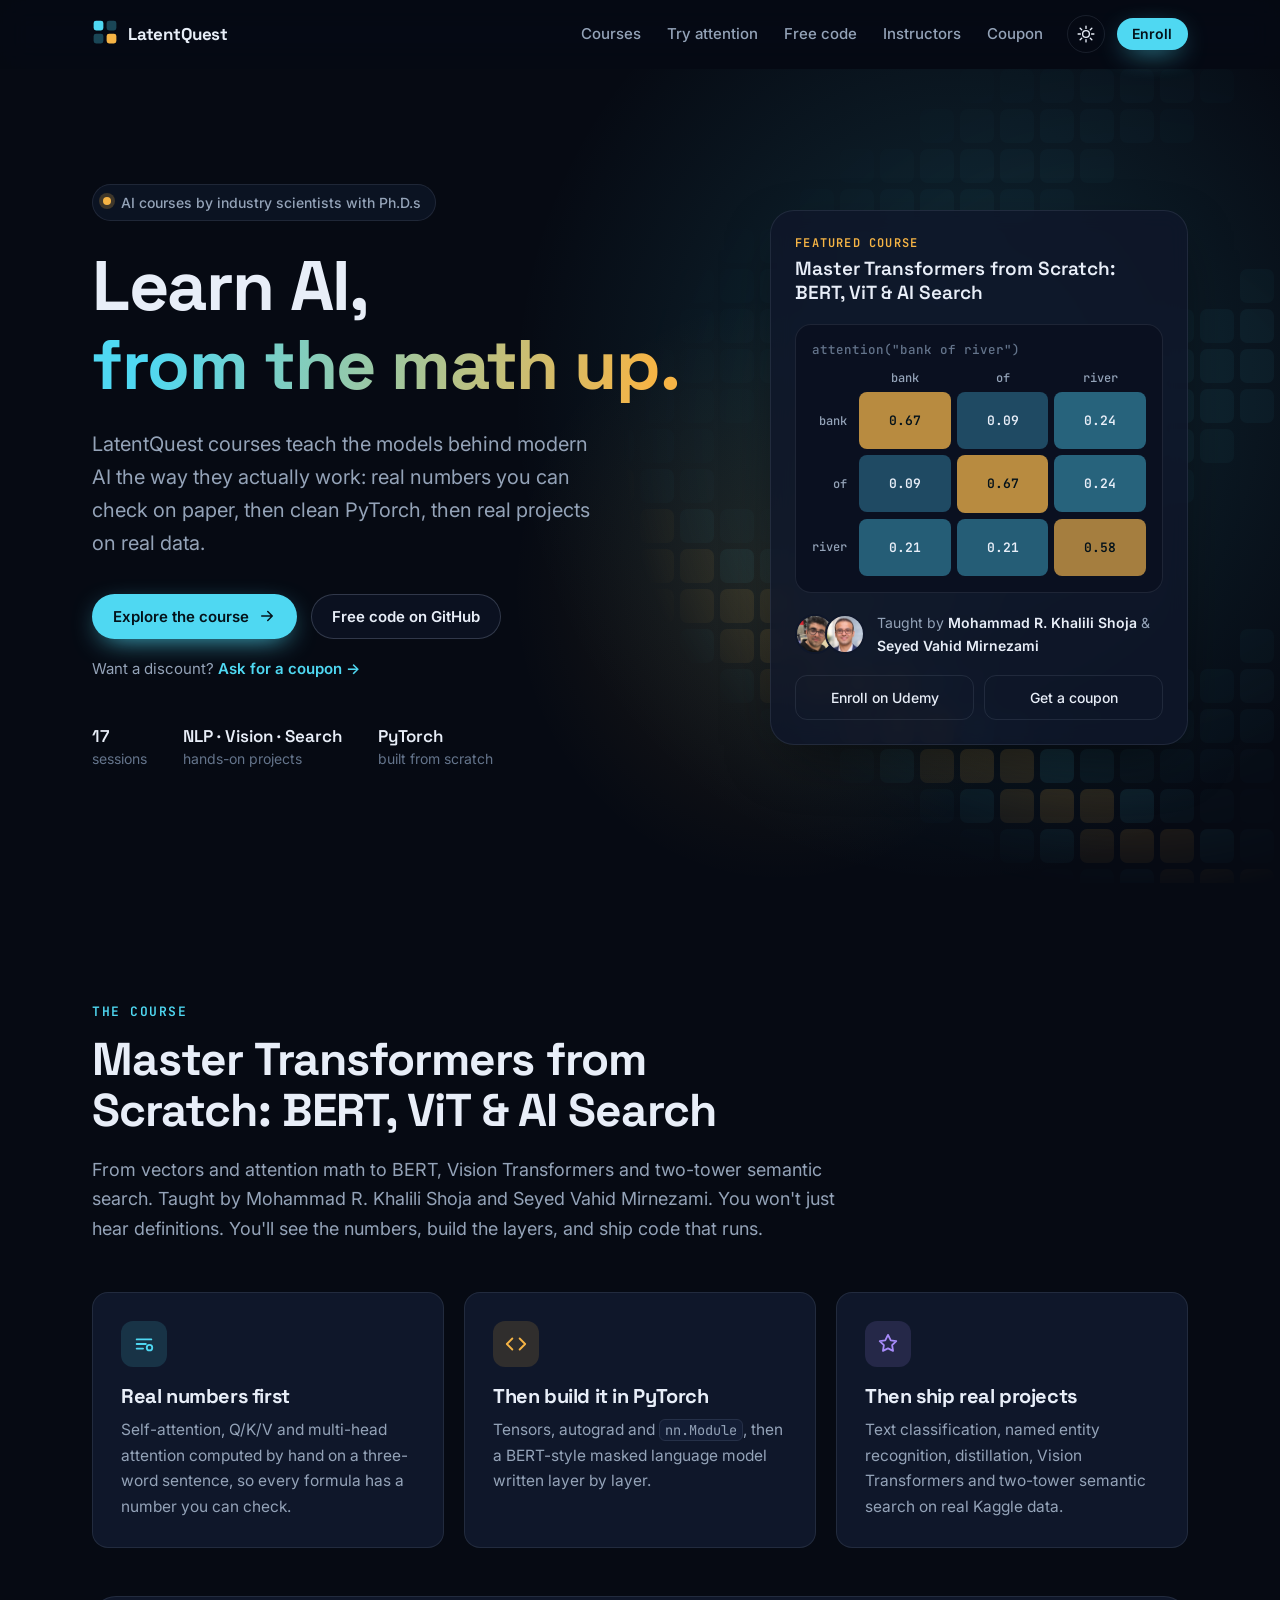
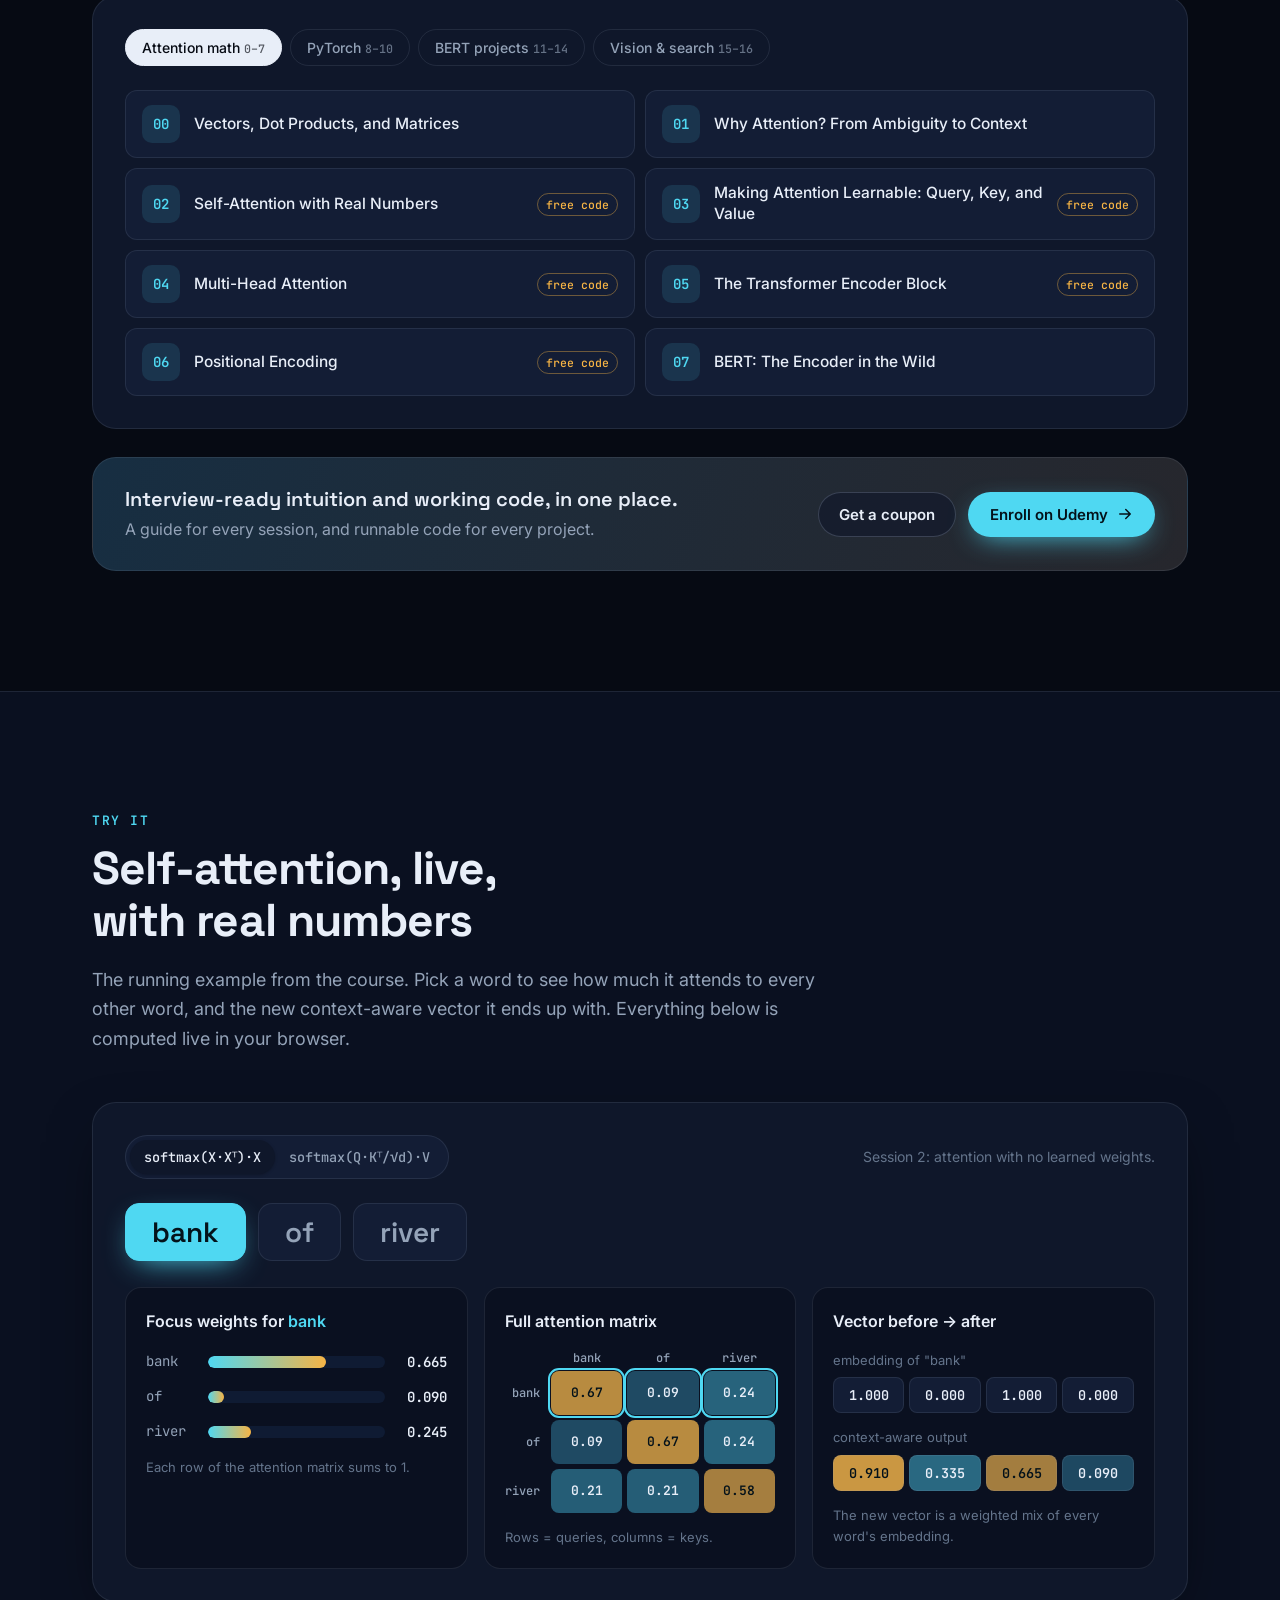
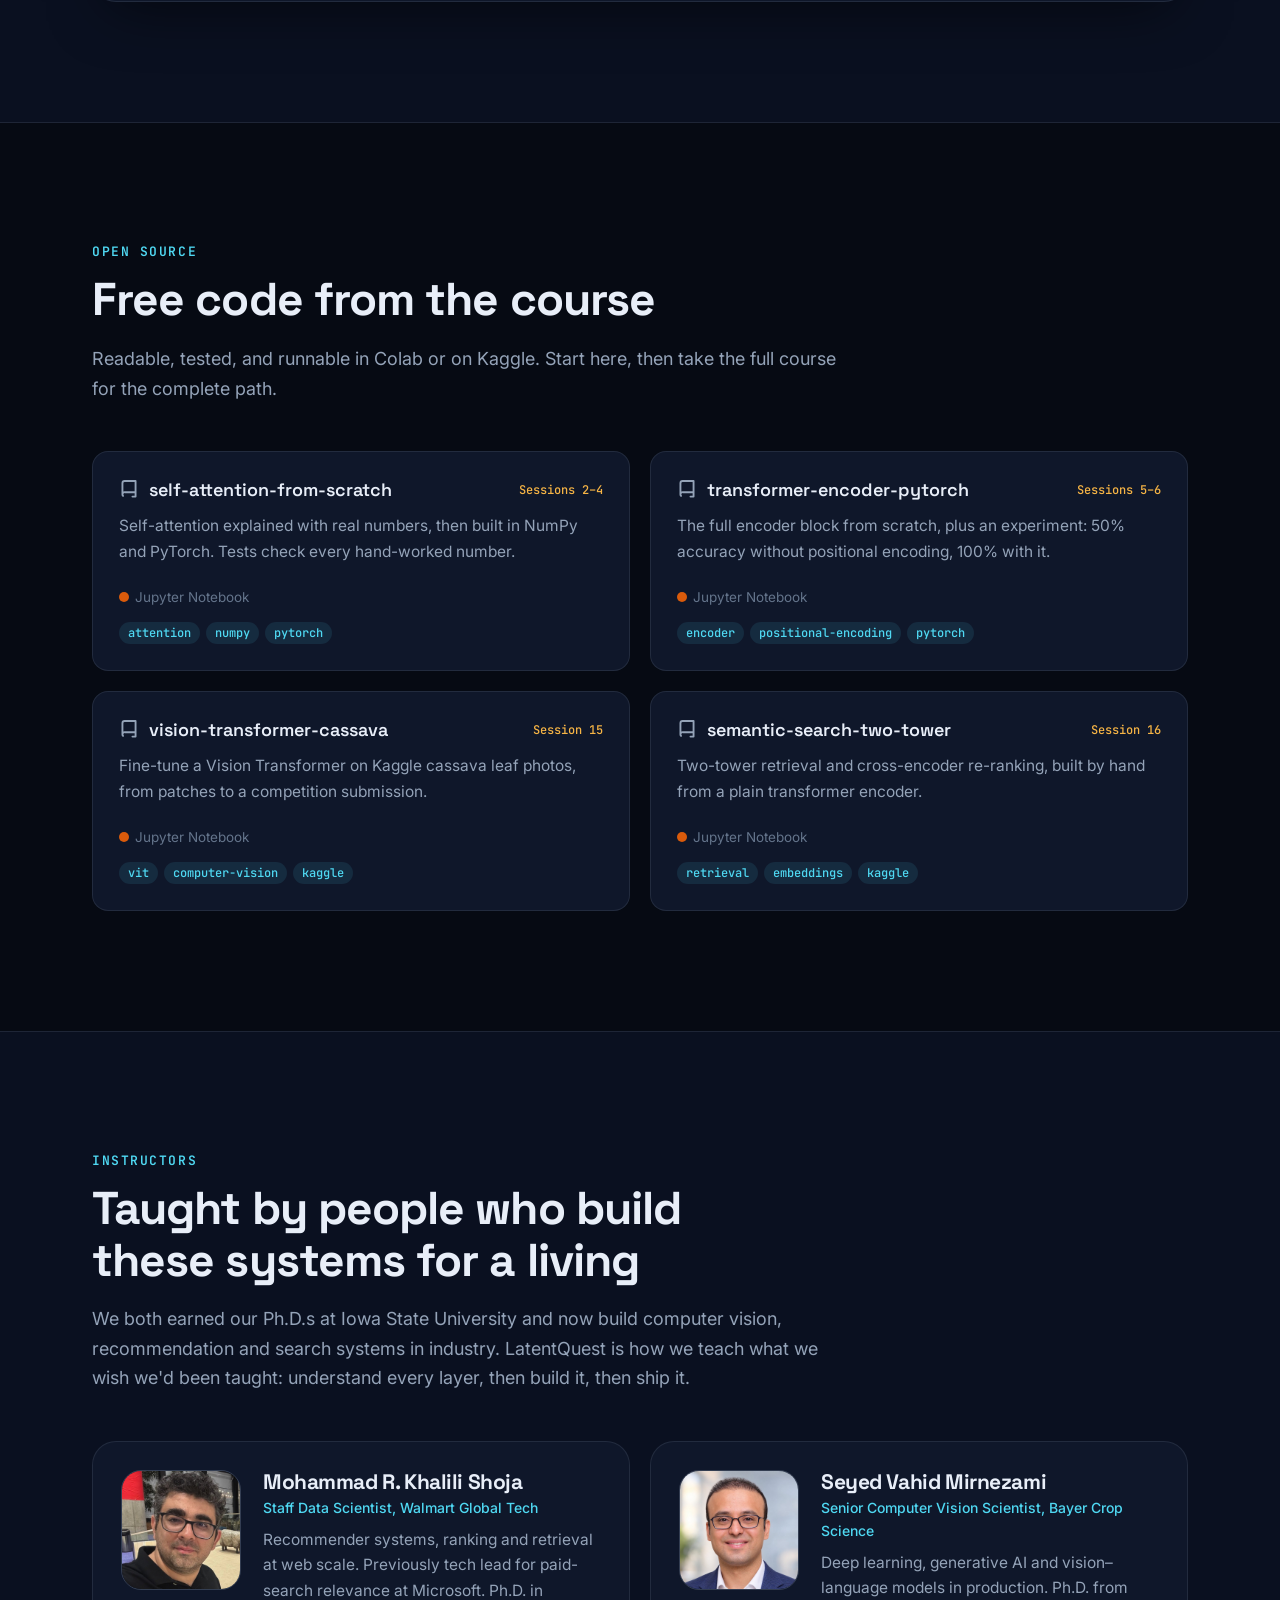
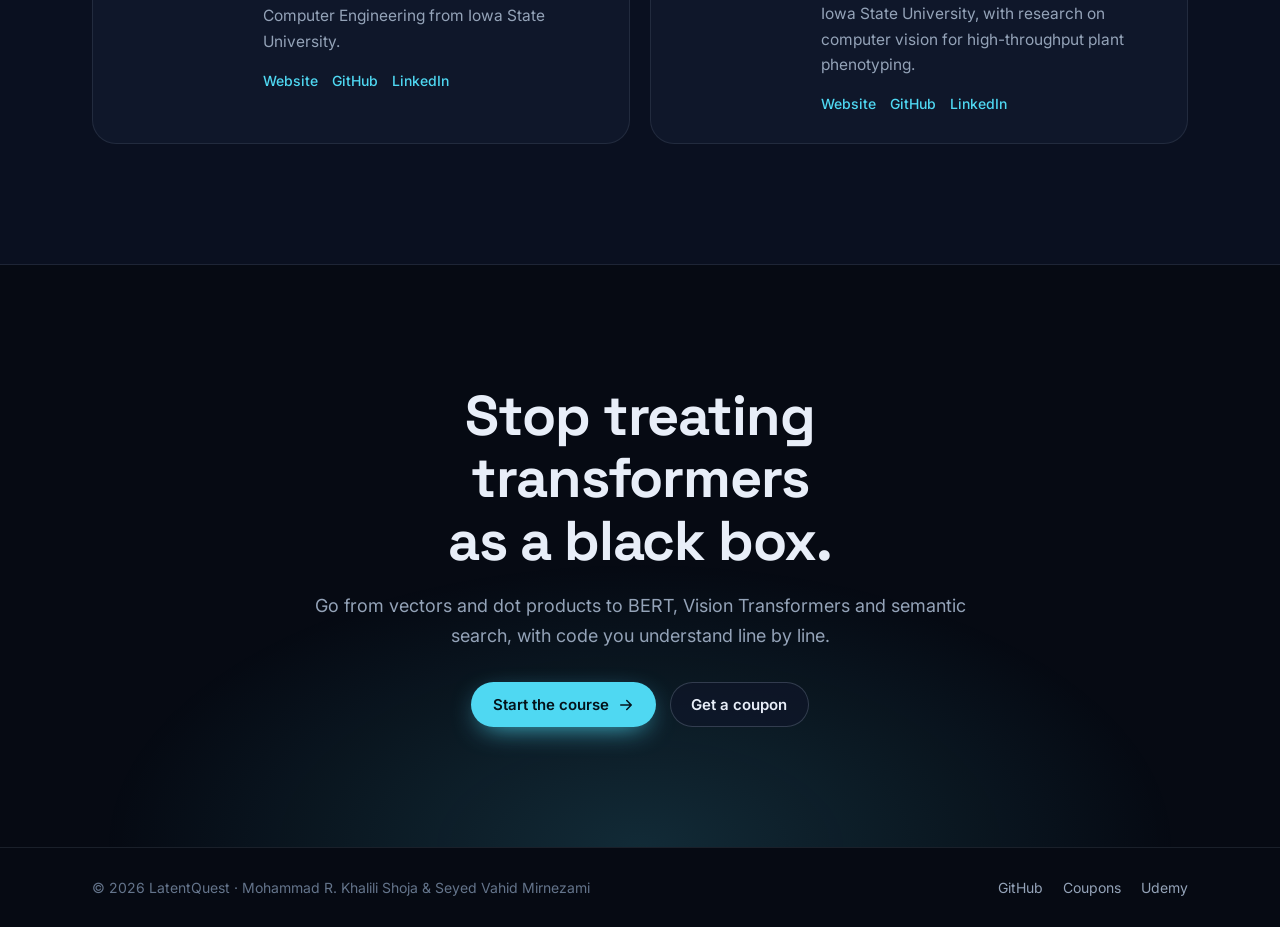
==== commit 4bfab212: "Pre-render course content, add Course structured data, sitemap and robots.txt" ====
--- a/index.html
+++ b/index.html
@@ -42,6 +42,63 @@
       {"@type": "Person", "name": "Seyed Vahid Mirnezami", "url": "https://seyedvahidmirnezami.github.io/"}
     ]
   }
+  </script>
+  <script type="application/ld+json" id="course-jsonld">
+{
+  "@context": "https://schema.org",
+  "@type": "Course",
+  "name": "Master Transformers from Scratch: BERT, ViT & AI Search",
+  "description": "From vectors and attention math to BERT, Vision Transformers and two-tower semantic search.",
+  "url": "https://www.udemy.com/course/master-transformers-from-scratch-bert-vit-ai-search/?referralCode=741D2251A98D41859FB9",
+  "provider": {
+    "@type": "Organization",
+    "name": "LatentQuest",
+    "url": "https://latentquest.ai/"
+  },
+  "inLanguage": "en",
+  "isAccessibleForFree": false,
+  "instructor": [
+    {
+      "@type": "Person",
+      "name": "Mohammad R. Khalili Shoja",
+      "url": "https://khalili65.github.io/"
+    },
+    {
+      "@type": "Person",
+      "name": "Seyed Vahid Mirnezami",
+      "url": "https://seyedvahidmirnezami.github.io/"
+    }
+  ],
+  "offers": {
+    "@type": "Offer",
+    "category": "Paid",
+    "url": "https://www.udemy.com/course/master-transformers-from-scratch-bert-vit-ai-search/?referralCode=741D2251A98D41859FB9"
+  },
+  "hasCourseInstance": {
+    "@type": "CourseInstance",
+    "courseMode": "Online"
+  },
+  "image": "https://latentquest.ai/assets/img/og-cover.jpg",
+  "teaches": [
+    "Vectors, Dot Products, and Matrices",
+    "Why Attention? From Ambiguity to Context",
+    "Self-Attention with Real Numbers",
+    "Making Attention Learnable: Query, Key, and Value",
+    "Multi-Head Attention",
+    "The Transformer Encoder Block",
+    "Positional Encoding",
+    "BERT: The Encoder in the Wild",
+    "Tensors, Shape & the Tree Mental Model",
+    "Autograd & nn.Module",
+    "Data Pipelines & Layer Containers",
+    "BERT-Base Masked Language Model Pretraining in PyTorch",
+    "Fine-Tune BERT for Disaster Tweet Classification",
+    "Fine-Tune BERT for Named Entity Recognition",
+    "Knowledge Distillation and DistilBERT",
+    "Vision Transformers and Cassava Leaf Disease",
+    "Two Towers From Scratch: Semantic Search"
+  ]
+}
   </script>
 </head>
 <body>
@@ -104,7 +161,8 @@
             <div class="mini-matrix__label">attention("bank of river")</div>
             <div class="mini-matrix__grid" id="mini-matrix"></div>
           </div>
-          <div class="taught-by" id="taught-by"></div>
+          <div class="taught-by" id="taught-by"><div class="taught-by__faces"><img src="assets/img/people/mohammad.jpg" alt="" width="40" height="40" loading="lazy"><img src="assets/img/people/vahid.jpg" alt="" width="40" height="40" loading="lazy"></div>
+    <p>Taught by <strong>Mohammad R. Khalili Shoja</strong> &amp; <strong>Seyed Vahid Mirnezami</strong></p></div>
           <div class="profile__links">
             <a data-featured-link href="https://www.udemy.com/course/master-transformers-from-scratch-bert-vit-ai-search/?referralCode=741D2251A98D41859FB9" target="_blank" rel="noopener">Enroll on Udemy</a>
             <a data-coupon-link href="coupon/">Get a coupon</a>
@@ -131,17 +189,73 @@
         <div class="section__head reveal">
           <p class="kicker" id="fc-kicker">The course</p>
           <h2 id="fc-title">Master Transformers from Scratch: BERT, ViT &amp; AI Search</h2>
-          <p class="section__lead" id="fc-lead"></p>
-        </div>
-        <div class="pillars" id="fc-pillars"></div>
+          <p class="section__lead" id="fc-lead">From vectors and attention math to BERT, Vision Transformers and two-tower semantic search. Taught by Mohammad R. Khalili Shoja and Seyed Vahid Mirnezami.
+      You won't just hear definitions. You'll see the numbers, build the layers, and ship code that runs.</p>
+        </div>
+        <div class="pillars" id="fc-pillars">
+      <article class="pillar reveal is-visible">
+        <div class="pillar__icon pillar__icon--cyan" aria-hidden="true"><svg viewBox="0 0 24 24"><path d="M4 7h16M4 12h10M4 17h7"></path><circle cx="18" cy="16" r="3"></circle></svg></div>
+        <h3>Real numbers first</h3>
+        <p>Self-attention, Q/K/V and multi-head attention computed by hand on a three-word sentence, so every formula has a number you can check.</p>
+      </article>
+      <article class="pillar reveal is-visible">
+        <div class="pillar__icon pillar__icon--amber" aria-hidden="true"><svg viewBox="0 0 24 24"><path d="M8 6l-6 6 6 6M16 6l6 6-6 6"></path></svg></div>
+        <h3>Then build it in PyTorch</h3>
+        <p>Tensors, autograd and <code>nn.Module</code>, then a BERT-style masked language model written layer by layer.</p>
+      </article>
+      <article class="pillar reveal is-visible">
+        <div class="pillar__icon pillar__icon--violet" aria-hidden="true"><svg viewBox="0 0 24 24"><path d="M12 2l3 6 6 .9-4.5 4.3 1 6.3L12 16.8 6.5 19.5l1-6.3L3 8.9 9 8z"></path></svg></div>
+        <h3>Then ship real projects</h3>
+        <p>Text classification, named entity recognition, distillation, Vision Transformers and two-tower semantic search on real Kaggle data.</p>
+      </article></div>
         <div class="syllabus reveal" id="syllabus">
-          <div class="syllabus__tabs" role="tablist" aria-label="Course tracks"></div>
-          <ol class="syllabus__list" id="syllabus-list"></ol>
+          <div class="syllabus__tabs" id="syllabus-tabs" role="tablist" aria-label="Course tracks"><button type="button" class="tab" role="tab" aria-selected="true" data-i="0">Attention math<small>0–7</small></button><button type="button" class="tab" role="tab" aria-selected="false" data-i="1">PyTorch<small>8–10</small></button><button type="button" class="tab" role="tab" aria-selected="false" data-i="2">BERT projects<small>11–14</small></button><button type="button" class="tab" role="tab" aria-selected="false" data-i="3">Vision &amp; search<small>15–16</small></button></div>
+          <ol class="syllabus__list" id="syllabus-list">
+      <li class="lesson" style="animation-delay:0ms">
+        <span class="lesson__num">00</span>
+        <span class="lesson__title">Vectors, Dot Products, and Matrices</span>
+        
+      </li>
+      <li class="lesson" style="animation-delay:40ms">
+        <span class="lesson__num">01</span>
+        <span class="lesson__title">Why Attention? From Ambiguity to Context</span>
+        
+      </li>
+      <li class="lesson" style="animation-delay:80ms">
+        <span class="lesson__num">02</span>
+        <span class="lesson__title">Self-Attention with Real Numbers</span>
+        <a class="lesson__tag" href="https://github.com/seyedvahidmirnezami/self-attention-from-scratch" target="_blank" rel="noopener">free code</a>
+      </li>
+      <li class="lesson" style="animation-delay:120ms">
+        <span class="lesson__num">03</span>
+        <span class="lesson__title">Making Attention Learnable: Query, Key, and Value</span>
+        <a class="lesson__tag" href="https://github.com/seyedvahidmirnezami/self-attention-from-scratch" target="_blank" rel="noopener">free code</a>
+      </li>
+      <li class="lesson" style="animation-delay:160ms">
+        <span class="lesson__num">04</span>
+        <span class="lesson__title">Multi-Head Attention</span>
+        <a class="lesson__tag" href="https://github.com/seyedvahidmirnezami/self-attention-from-scratch" target="_blank" rel="noopener">free code</a>
+      </li>
+      <li class="lesson" style="animation-delay:200ms">
+        <span class="lesson__num">05</span>
+        <span class="lesson__title">The Transformer Encoder Block</span>
+        <a class="lesson__tag" href="https://github.com/seyedvahidmirnezami/transformer-encoder-pytorch" target="_blank" rel="noopener">free code</a>
+      </li>
+      <li class="lesson" style="animation-delay:240ms">
+        <span class="lesson__num">06</span>
+        <span class="lesson__title">Positional Encoding</span>
+        <a class="lesson__tag" href="https://github.com/seyedvahidmirnezami/transformer-encoder-pytorch" target="_blank" rel="noopener">free code</a>
+      </li>
+      <li class="lesson" style="animation-delay:280ms">
+        <span class="lesson__num">07</span>
+        <span class="lesson__title">BERT: The Encoder in the Wild</span>
+        
+      </li></ol>
         </div>
         <div class="course-cta reveal">
           <div>
-            <p class="course-cta__title" id="fc-cta-title"></p>
-            <p class="course-cta__sub" id="fc-cta-sub"></p>
+            <p class="course-cta__title" id="fc-cta-title">Interview-ready intuition and working code, in one place.</p>
+            <p class="course-cta__sub" id="fc-cta-sub">A guide for every session, and runnable code for every project.</p>
           </div>
           <div class="course-cta__actions">
             <a class="btn btn--ghost" data-coupon-link href="coupon/">Get a coupon</a>
@@ -202,7 +316,43 @@
           <h2>Free code from the course</h2>
           <p class="section__lead">Readable, tested, and runnable in Colab or on Kaggle. Start here, then take the full course for the complete path.</p>
         </div>
-        <div class="repos" id="repos"></div>
+        <div class="repos" id="repos">
+    <a class="repo reveal is-visible" href="https://github.com/seyedvahidmirnezami/self-attention-from-scratch" target="_blank" rel="noopener">
+      <div class="repo__top"><svg viewBox="0 0 16 16" aria-hidden="true"><path d="M2 2.5A2.5 2.5 0 0 1 4.5 0h8.75a.75.75 0 0 1 .75.75v12.5a.75.75 0 0 1-.75.75h-2.5a.75.75 0 0 1 0-1.5h1.75v-2h-8a1 1 0 0 0-.71 1.71.75.75 0 0 1-1.07 1.06A2.49 2.49 0 0 1 2 11.5v-9zm10.5-1h-8a1 1 0 0 0-1 1v6.71A2.5 2.5 0 0 1 4.5 9h8V1.5z"></path></svg><span class="repo__name">self-attention-from-scratch</span><span class="repo__session">Sessions 2–4</span></div>
+      <p class="repo__desc">Self-attention explained with real numbers, then built in NumPy and PyTorch. Tests check every hand-worked number.</p>
+      <div class="repo__meta">
+        <span><i class="lang-dot lang-dot--nb"></i>Jupyter Notebook</span>
+        <span data-stars="self-attention-from-scratch" hidden=""><svg viewBox="0 0 16 16" aria-hidden="true"><path d="M8 .25a.75.75 0 0 1 .67.42l1.88 3.8 4.19.61a.75.75 0 0 1 .42 1.28l-3.04 2.96.72 4.17a.75.75 0 0 1-1.09.79L8 12.31l-3.75 1.97a.75.75 0 0 1-1.09-.79l.72-4.17L.84 6.36a.75.75 0 0 1 .42-1.28l4.19-.61L7.33.67A.75.75 0 0 1 8 .25z"></path></svg><b>0</b></span>
+      </div>
+      <div class="repo__tags"><span>attention</span><span>numpy</span><span>pytorch</span></div>
+    </a>
+    <a class="repo reveal is-visible" href="https://github.com/seyedvahidmirnezami/transformer-encoder-pytorch" target="_blank" rel="noopener">
+      <div class="repo__top"><svg viewBox="0 0 16 16" aria-hidden="true"><path d="M2 2.5A2.5 2.5 0 0 1 4.5 0h8.75a.75.75 0 0 1 .75.75v12.5a.75.75 0 0 1-.75.75h-2.5a.75.75 0 0 1 0-1.5h1.75v-2h-8a1 1 0 0 0-.71 1.71.75.75 0 0 1-1.07 1.06A2.49 2.49 0 0 1 2 11.5v-9zm10.5-1h-8a1 1 0 0 0-1 1v6.71A2.5 2.5 0 0 1 4.5 9h8V1.5z"></path></svg><span class="repo__name">transformer-encoder-pytorch</span><span class="repo__session">Sessions 5–6</span></div>
+      <p class="repo__desc">The full encoder block from scratch, plus an experiment: 50% accuracy without positional encoding, 100% with it.</p>
+      <div class="repo__meta">
+        <span><i class="lang-dot lang-dot--nb"></i>Jupyter Notebook</span>
+        <span data-stars="transformer-encoder-pytorch" hidden=""><svg viewBox="0 0 16 16" aria-hidden="true"><path d="M8 .25a.75.75 0 0 1 .67.42l1.88 3.8 4.19.61a.75.75 0 0 1 .42 1.28l-3.04 2.96.72 4.17a.75.75 0 0 1-1.09.79L8 12.31l-3.75 1.97a.75.75 0 0 1-1.09-.79l.72-4.17L.84 6.36a.75.75 0 0 1 .42-1.28l4.19-.61L7.33.67A.75.75 0 0 1 8 .25z"></path></svg><b>0</b></span>
+      </div>
+      <div class="repo__tags"><span>encoder</span><span>positional-encoding</span><span>pytorch</span></div>
+    </a>
+    <a class="repo reveal is-visible" href="https://github.com/seyedvahidmirnezami/vision-transformer-cassava" target="_blank" rel="noopener">
+      <div class="repo__top"><svg viewBox="0 0 16 16" aria-hidden="true"><path d="M2 2.5A2.5 2.5 0 0 1 4.5 0h8.75a.75.75 0 0 1 .75.75v12.5a.75.75 0 0 1-.75.75h-2.5a.75.75 0 0 1 0-1.5h1.75v-2h-8a1 1 0 0 0-.71 1.71.75.75 0 0 1-1.07 1.06A2.49 2.49 0 0 1 2 11.5v-9zm10.5-1h-8a1 1 0 0 0-1 1v6.71A2.5 2.5 0 0 1 4.5 9h8V1.5z"></path></svg><span class="repo__name">vision-transformer-cassava</span><span class="repo__session">Session 15</span></div>
+      <p class="repo__desc">Fine-tune a Vision Transformer on Kaggle cassava leaf photos, from patches to a competition submission.</p>
+      <div class="repo__meta">
+        <span><i class="lang-dot lang-dot--nb"></i>Jupyter Notebook</span>
+        <span data-stars="vision-transformer-cassava" hidden=""><svg viewBox="0 0 16 16" aria-hidden="true"><path d="M8 .25a.75.75 0 0 1 .67.42l1.88 3.8 4.19.61a.75.75 0 0 1 .42 1.28l-3.04 2.96.72 4.17a.75.75 0 0 1-1.09.79L8 12.31l-3.75 1.97a.75.75 0 0 1-1.09-.79l.72-4.17L.84 6.36a.75.75 0 0 1 .42-1.28l4.19-.61L7.33.67A.75.75 0 0 1 8 .25z"></path></svg><b>0</b></span>
+      </div>
+      <div class="repo__tags"><span>vit</span><span>computer-vision</span><span>kaggle</span></div>
+    </a>
+    <a class="repo reveal is-visible" href="https://github.com/seyedvahidmirnezami/semantic-search-two-tower" target="_blank" rel="noopener">
+      <div class="repo__top"><svg viewBox="0 0 16 16" aria-hidden="true"><path d="M2 2.5A2.5 2.5 0 0 1 4.5 0h8.75a.75.75 0 0 1 .75.75v12.5a.75.75 0 0 1-.75.75h-2.5a.75.75 0 0 1 0-1.5h1.75v-2h-8a1 1 0 0 0-.71 1.71.75.75 0 0 1-1.07 1.06A2.49 2.49 0 0 1 2 11.5v-9zm10.5-1h-8a1 1 0 0 0-1 1v6.71A2.5 2.5 0 0 1 4.5 9h8V1.5z"></path></svg><span class="repo__name">semantic-search-two-tower</span><span class="repo__session">Session 16</span></div>
+      <p class="repo__desc">Two-tower retrieval and cross-encoder re-ranking, built by hand from a plain transformer encoder.</p>
+      <div class="repo__meta">
+        <span><i class="lang-dot lang-dot--nb"></i>Jupyter Notebook</span>
+        <span data-stars="semantic-search-two-tower" hidden=""><svg viewBox="0 0 16 16" aria-hidden="true"><path d="M8 .25a.75.75 0 0 1 .67.42l1.88 3.8 4.19.61a.75.75 0 0 1 .42 1.28l-3.04 2.96.72 4.17a.75.75 0 0 1-1.09.79L8 12.31l-3.75 1.97a.75.75 0 0 1-1.09-.79l.72-4.17L.84 6.36a.75.75 0 0 1 .42-1.28l4.19-.61L7.33.67A.75.75 0 0 1 8 .25z"></path></svg><b>0</b></span>
+      </div>
+      <div class="repo__tags"><span>retrieval</span><span>embeddings</span><span>kaggle</span></div>
+    </a></div>
       </div>
     </section>
 
@@ -214,7 +364,25 @@
           <h2>Taught by people who build these systems for a living</h2>
           <p class="section__lead">We both earned our Ph.D.s at Iowa State University and now build computer vision, recommendation and search systems in industry. LatentQuest is how we teach what we wish we'd been taught: understand every layer, then build it, then ship it.</p>
         </div>
-        <div class="instructors" id="instructor-list"></div>
+        <div class="instructors" id="instructor-list">
+    <article class="instructor reveal is-visible">
+      <img class="instructor__photo" src="assets/img/people/mohammad.jpg" alt="Portrait of Mohammad R. Khalili Shoja" width="120" height="120" loading="lazy">
+      <div>
+        <h3>Mohammad R. Khalili Shoja</h3>
+        <p class="person__role">Staff Data Scientist, Walmart Global Tech</p>
+        <p class="instructor__bio">Recommender systems, ranking and retrieval at web scale. Previously tech lead for paid-search relevance at Microsoft. Ph.D. in Computer Engineering from Iowa State University.</p>
+        <div class="person__links"><a href="https://khalili65.github.io/" target="_blank" rel="noopener">Website</a><a href="https://github.com/khalili65" target="_blank" rel="noopener">GitHub</a><a href="https://www.linkedin.com/in/mohammad-reza-khalili-shoja" target="_blank" rel="noopener">LinkedIn</a></div>
+      </div>
+    </article>
+    <article class="instructor reveal is-visible">
+      <img class="instructor__photo" src="assets/img/people/vahid.jpg" alt="Portrait of Seyed Vahid Mirnezami" width="120" height="120" loading="lazy">
+      <div>
+        <h3>Seyed Vahid Mirnezami</h3>
+        <p class="person__role">Senior Computer Vision Scientist, Bayer Crop Science</p>
+        <p class="instructor__bio">Deep learning, generative AI and vision–language models in production. Ph.D. from Iowa State University, with research on computer vision for high-throughput plant phenotyping.</p>
+        <div class="person__links"><a href="https://seyedvahidmirnezami.github.io/" target="_blank" rel="noopener">Website</a><a href="https://github.com/seyedvahidmirnezami" target="_blank" rel="noopener">GitHub</a><a href="https://www.linkedin.com/in/seyedvahidmirnezami" target="_blank" rel="noopener">LinkedIn</a></div>
+      </div>
+    </article></div>
       </div>
     </section>
 
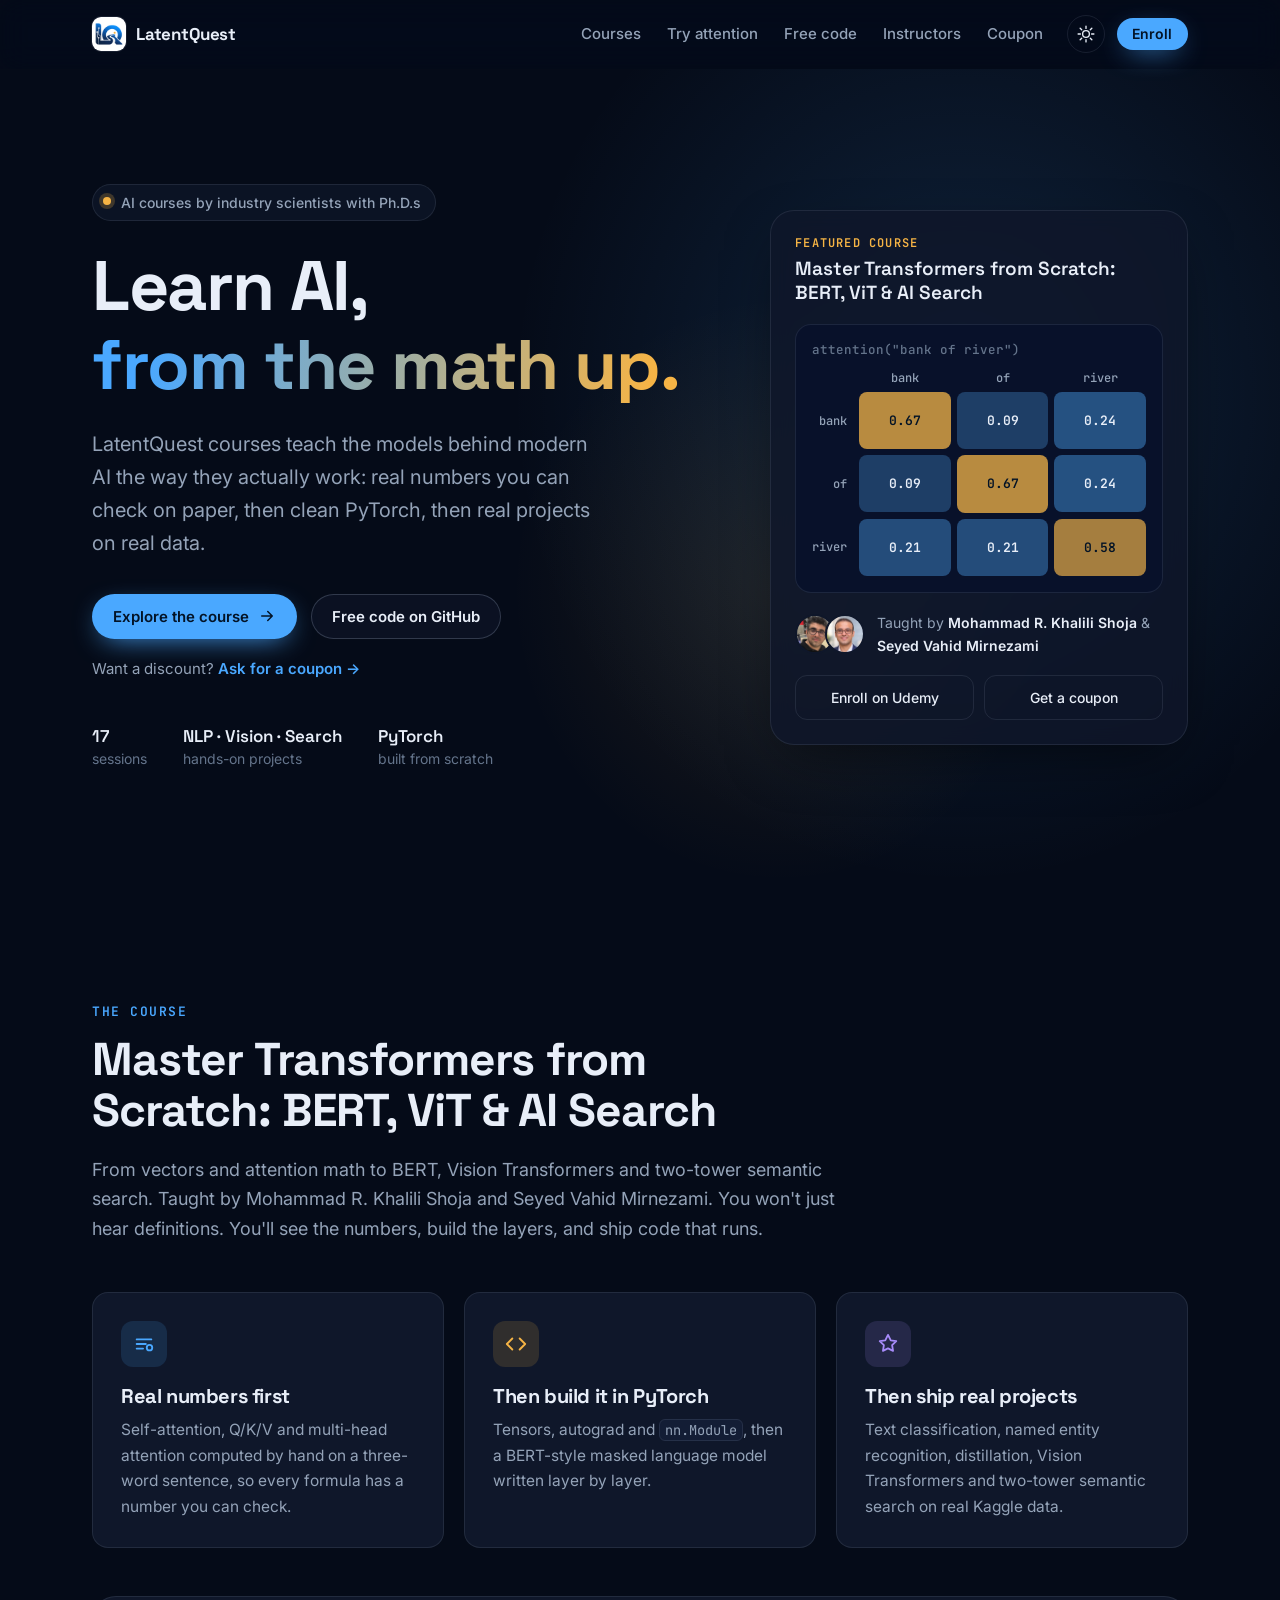
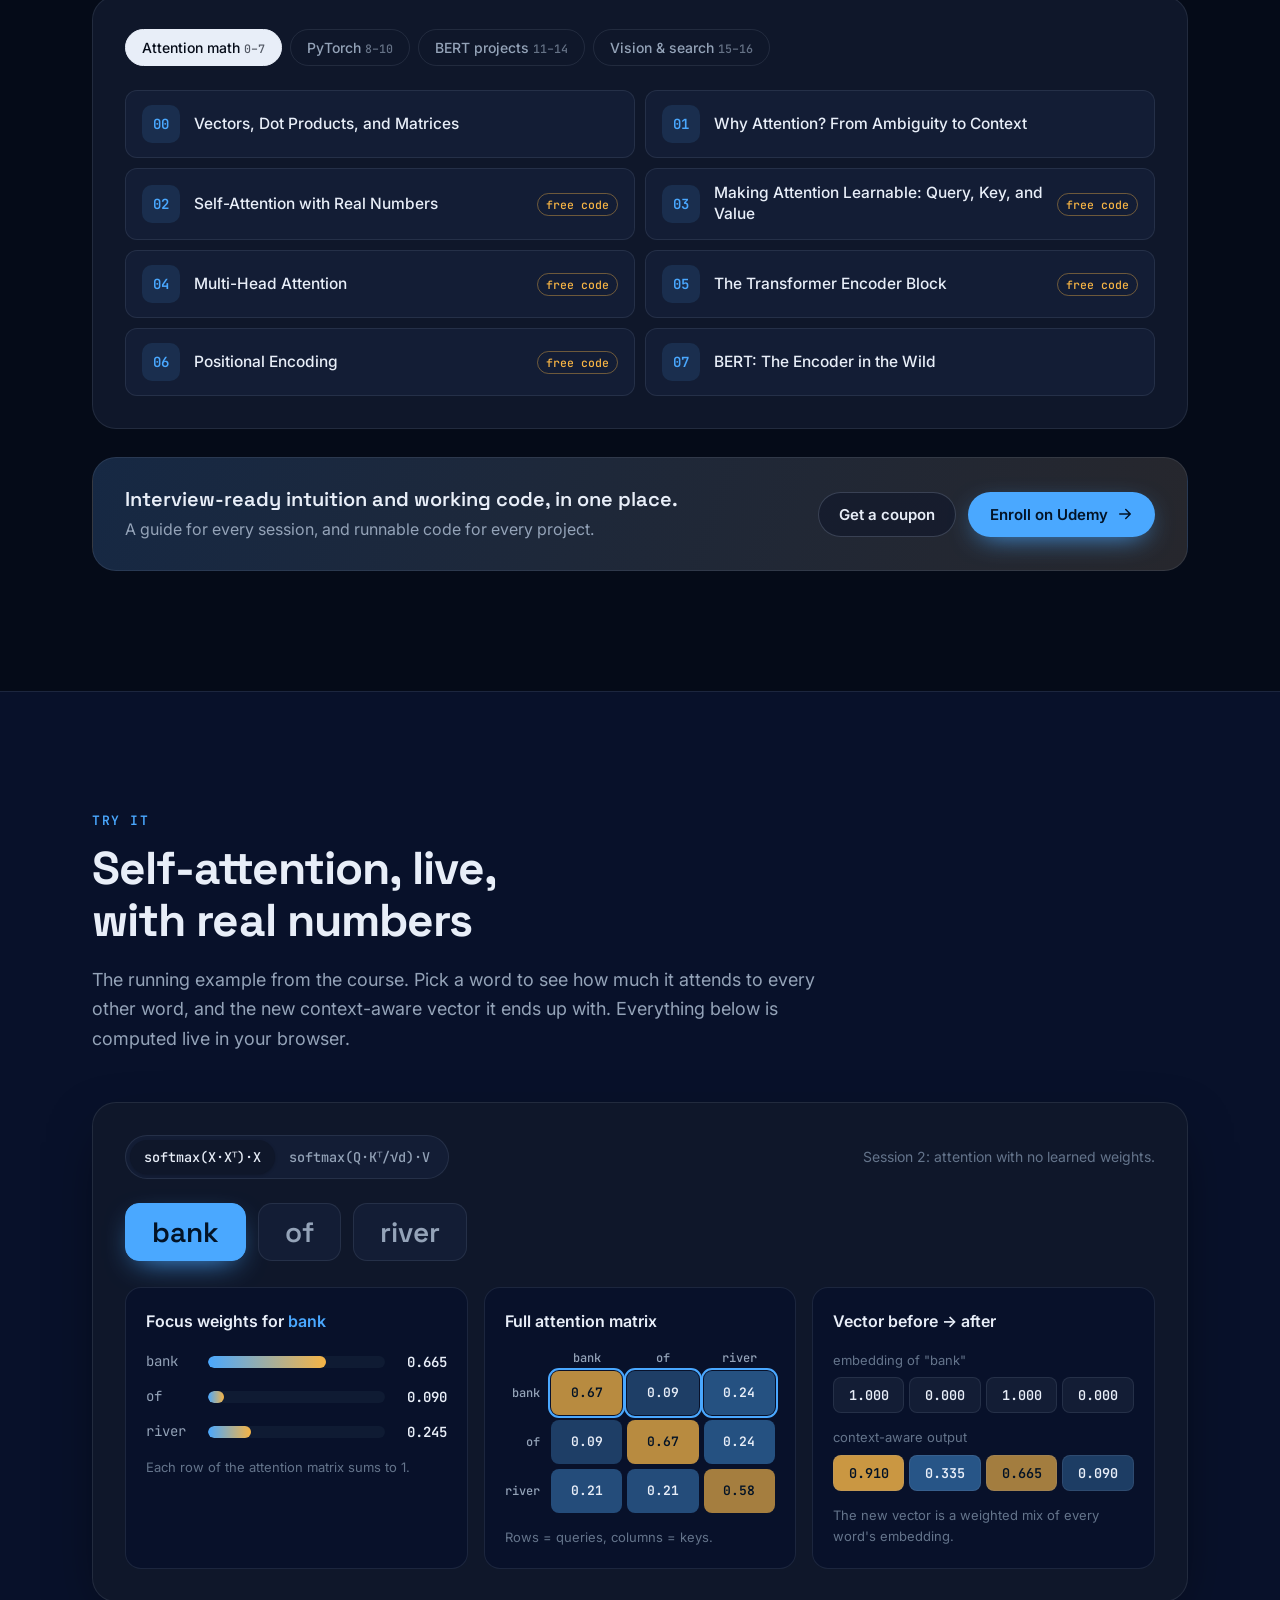
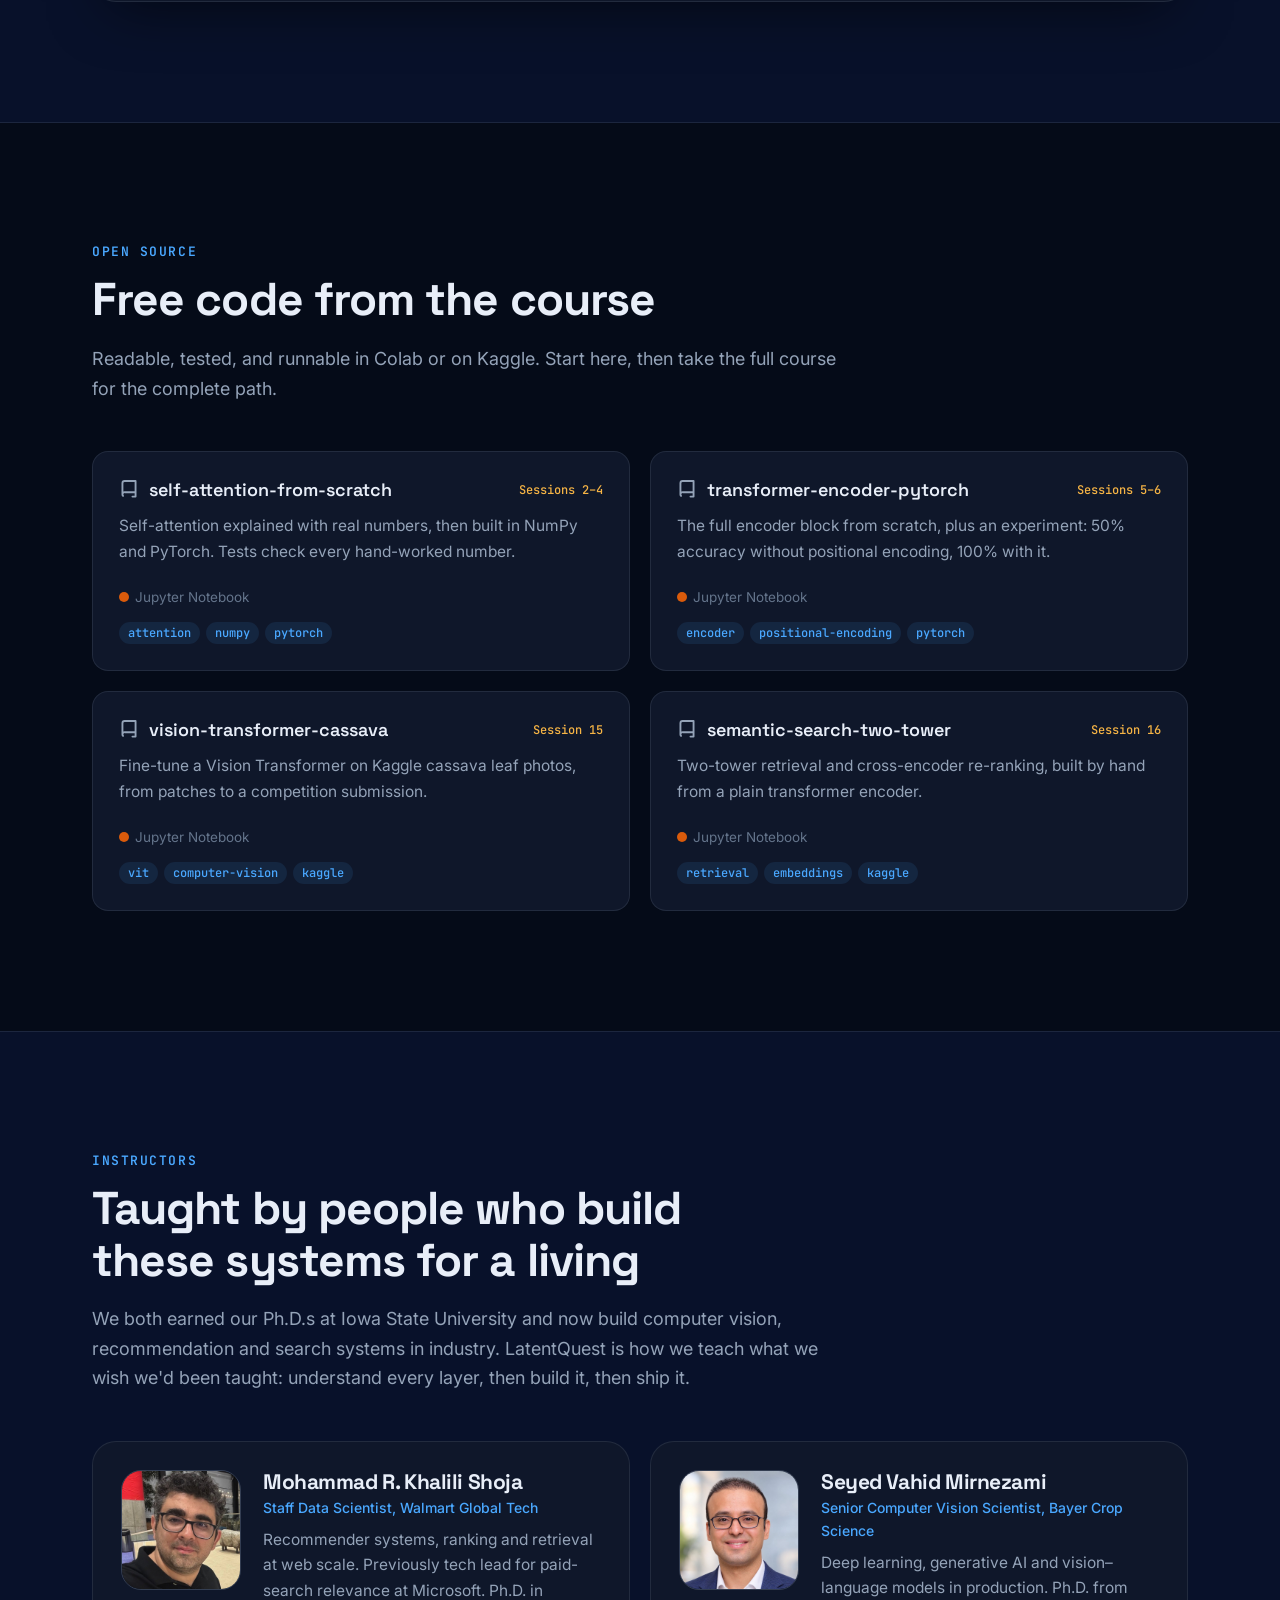
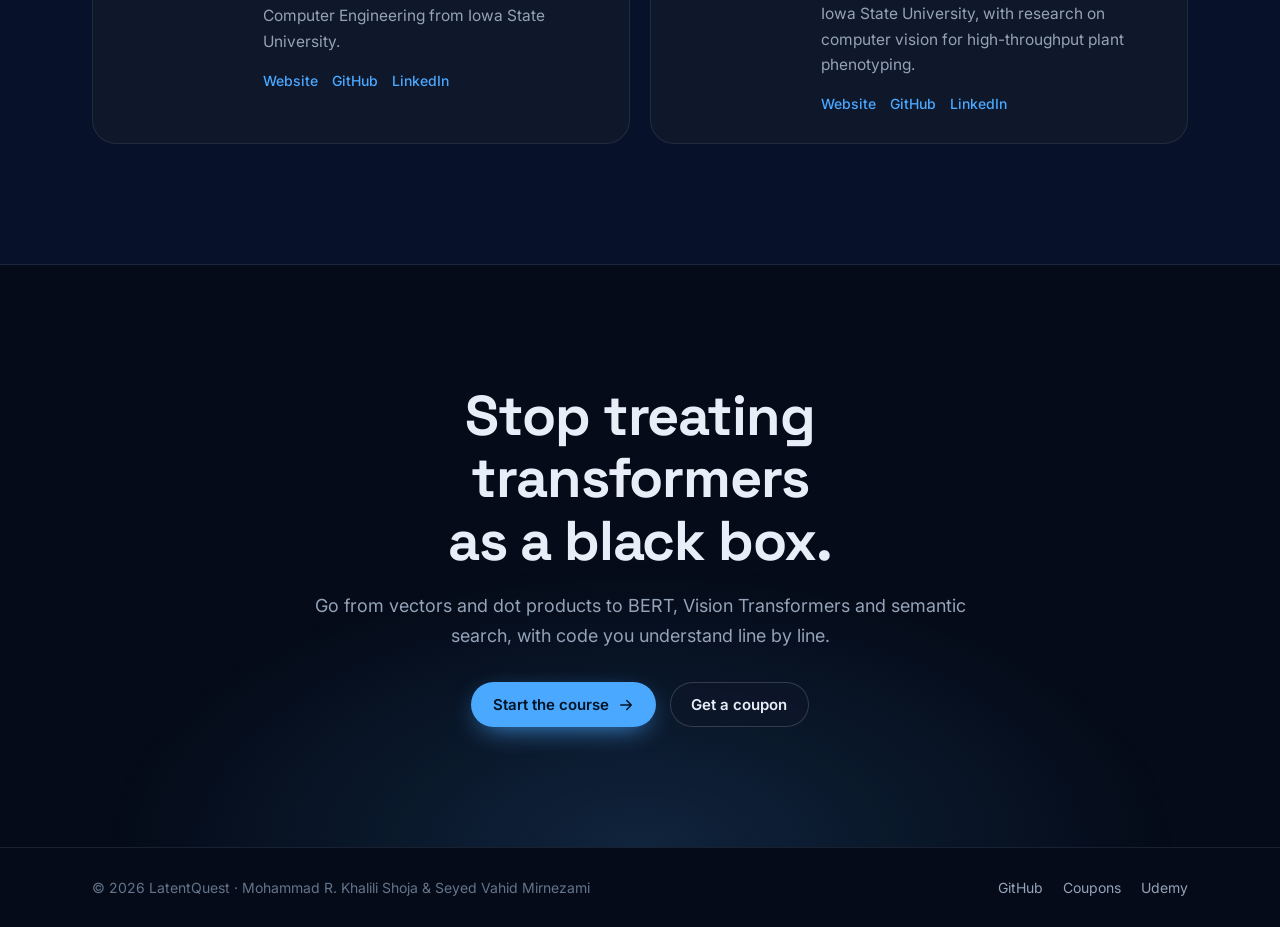
==== commit 4a33f54b: "Adopt the circuit-path LQ logo, brand kit and blue accent color" ====
--- a/index.html
+++ b/index.html
@@ -12,10 +12,13 @@
   <meta property="og:url" content="https://latentquest.ai/">
   <meta property="og:title" content="LatentQuest · Learn AI from the Math Up">
   <meta property="og:description" content="Learn transformers the way they actually work: real numbers first, then PyTorch, then real Kaggle projects.">
-  <meta property="og:image" content="https://latentquest.ai/assets/img/og-cover.jpg">
+  <meta property="og:image" content="https://latentquest.ai/assets/img/og-latentquest.jpg">
   <meta name="twitter:card" content="summary_large_image">
-
-  <link rel="icon" href="assets/img/favicon.svg" type="image/svg+xml">
+  <meta name="theme-color" content="#0a6fd6">
+
+  <link rel="icon" href="assets/img/favicon-32.png" sizes="32x32" type="image/png">
+  <link rel="icon" href="assets/img/favicon-48.png" sizes="48x48" type="image/png">
+  <link rel="apple-touch-icon" href="assets/img/apple-touch-icon.png">
   <link rel="preconnect" href="https://fonts.googleapis.com">
   <link rel="preconnect" href="https://fonts.gstatic.com" crossorigin>
   <link href="https://fonts.googleapis.com/css2?family=Inter:wght@400;500;600;700&family=JetBrains+Mono:wght@400;600&family=Space+Grotesk:wght@500;600;700&display=swap" rel="stylesheet">
@@ -35,7 +38,7 @@
     "@type": "EducationalOrganization",
     "name": "LatentQuest",
     "url": "https://latentquest.ai/",
-    "logo": "https://latentquest.ai/assets/img/favicon.svg",
+    "logo": "https://latentquest.ai/assets/brand/icon-512.png",
     "sameAs": ["https://github.com/LatentQuest"],
     "founder": [
       {"@type": "Person", "name": "Mohammad R. Khalili Shoja", "url": "https://khalili65.github.io/"},
@@ -107,9 +110,7 @@
   <header class="nav" id="top">
     <div class="container nav__inner">
       <a class="brand" href="#top" aria-label="Home">
-        <span class="brand__mark" aria-hidden="true">
-          <svg viewBox="0 0 32 32"><rect x="2" y="2" width="12" height="12" rx="3"/><rect x="18" y="2" width="12" height="12" rx="3" class="dim"/><rect x="2" y="18" width="12" height="12" rx="3" class="dim"/><rect x="18" y="18" width="12" height="12" rx="3" class="hot"/></svg>
-        </span>
+        <img class="brand__logo" src="assets/img/logo-tile-96.png" alt="" width="34" height="34">
         <span class="brand__text">LatentQuest</span>
       </a>
       <nav class="nav__links" aria-label="Primary">
--- a/assets/css/style.css
+++ b/assets/css/style.css
@@ -13,8 +13,8 @@
 }
 
 :root[data-theme="dark"] {
-  --bg: #060a13;
-  --bg-alt: #0a1020;
+  --bg: #050b18;
+  --bg-alt: #08112a;
   --surface: #0f172a;
   --surface-2: #131d35;
   --border: rgba(148, 163, 184, .14);
@@ -22,13 +22,13 @@
   --text: #e8eef8;
   --muted: #94a3b8;
   --faint: #64748b;
-  --cyan: #4fd8f2;
-  --cyan-ink: #04121a;
+  --cyan: #4aa8ff;
+  --cyan-ink: #031326;
   --amber: #f6b445;
   --violet: #a78bfa;
   --cell-low: #0f1b33;
   --shadow: 0 20px 60px -20px rgba(0, 0, 0, .65);
-  --glow-a: rgba(79, 216, 242, .16);
+  --glow-a: rgba(74, 168, 255, .16);
   --glow-b: rgba(246, 180, 69, .10);
   color-scheme: dark;
 }
@@ -43,13 +43,13 @@
   --text: #0b1220;
   --muted: #475569;
   --faint: #64748b;
-  --cyan: #0b8fb3;
+  --cyan: #0a6fd6;
   --cyan-ink: #ffffff;
   --amber: #b86e00;
   --violet: #6d4fd8;
   --cell-low: #e6edf7;
   --shadow: 0 20px 50px -24px rgba(15, 23, 42, .25);
-  --glow-a: rgba(11, 143, 179, .12);
+  --glow-a: rgba(10, 111, 214, .12);
   --glow-b: rgba(184, 110, 0, .08);
   color-scheme: light;
 }
@@ -112,9 +112,7 @@
 .nav__inner { display: flex; align-items: center; gap: 24px; height: 68px; }
 .brand { display: flex; align-items: center; gap: 10px; color: var(--text); font: 700 17px var(--font-head); letter-spacing: -.01em; }
 .brand:hover { text-decoration: none; }
-.brand__mark svg { width: 26px; height: 26px; fill: var(--cyan); }
-.brand__mark .dim { fill: color-mix(in srgb, var(--cyan) 30%, transparent); }
-.brand__mark .hot { fill: var(--amber); }
+.brand__logo { width: 34px; height: 34px; border-radius: 9px; box-shadow: 0 0 0 1px var(--border); }
 .nav__links { display: flex; gap: 26px; margin-left: auto; }
 .nav__links a { color: var(--muted); font-size: 15px; font-weight: 500; }
 .nav__links a:hover { color: var(--text); text-decoration: none; }
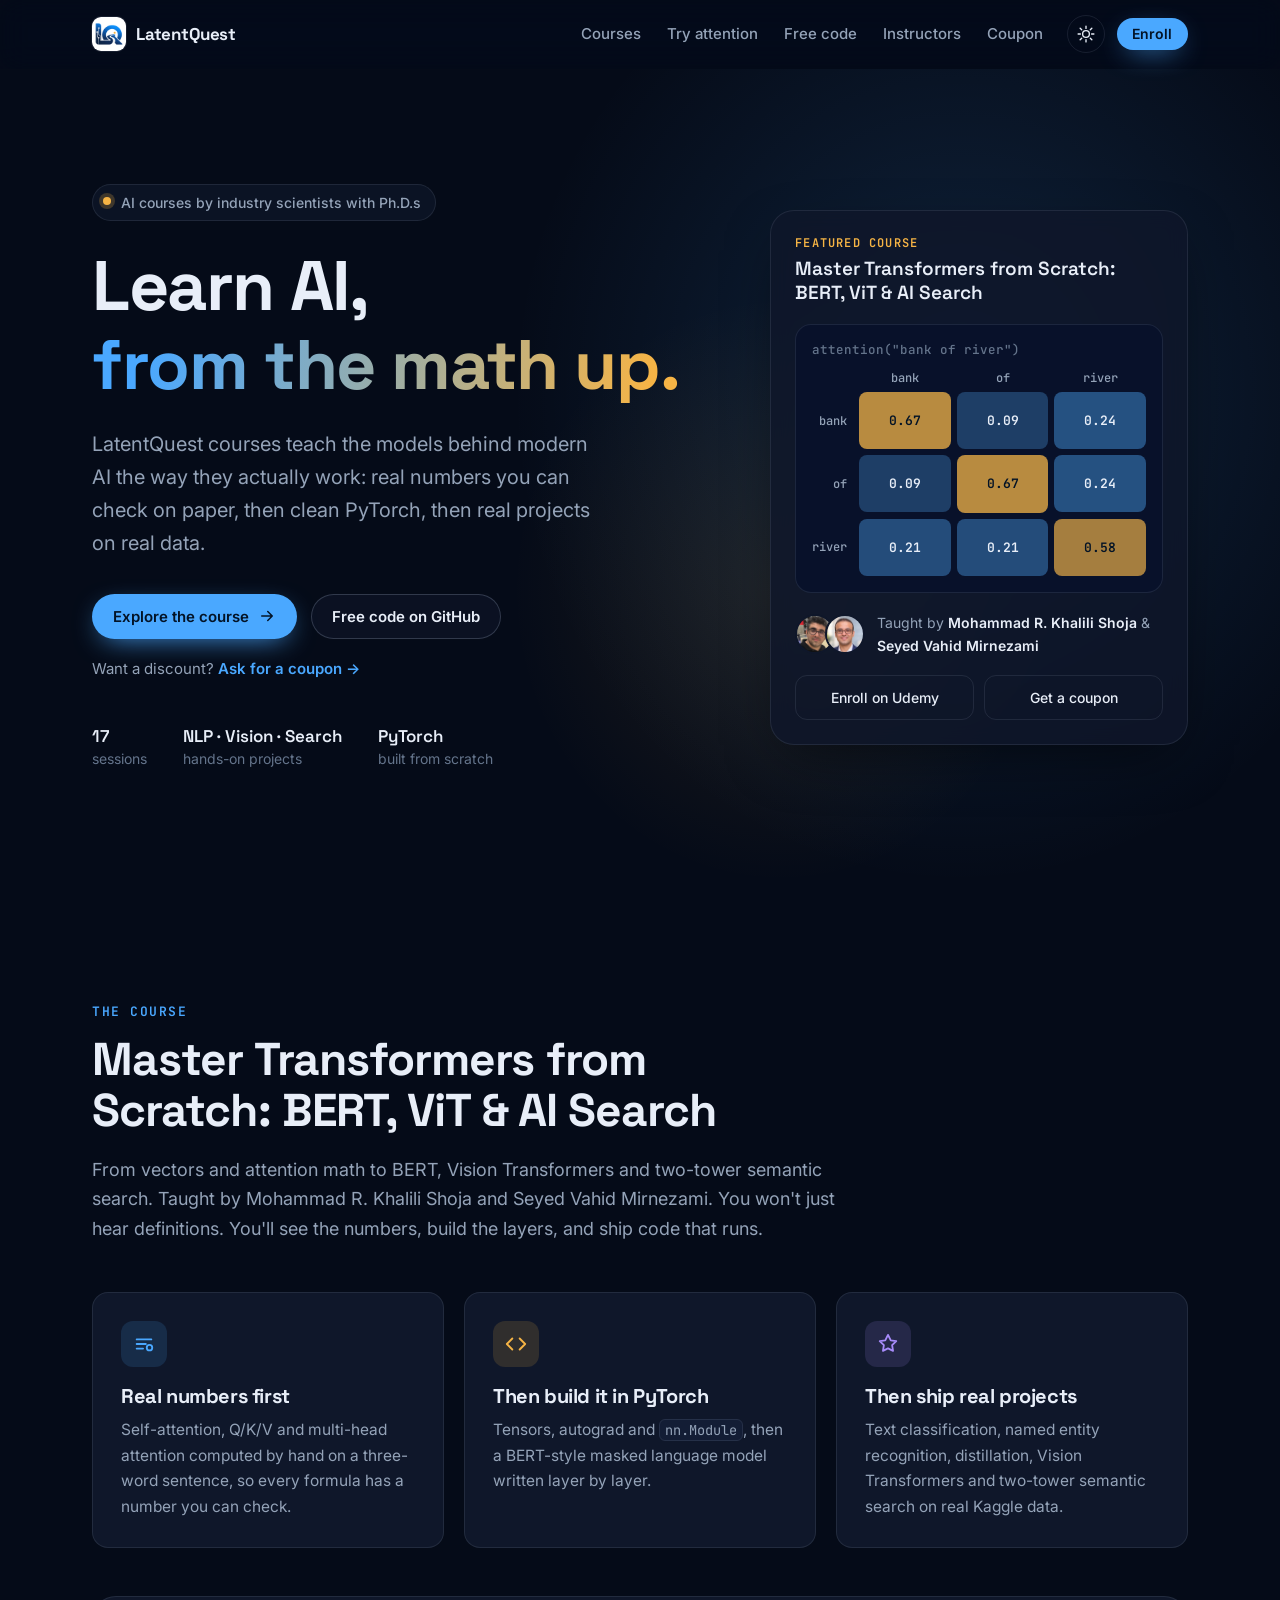
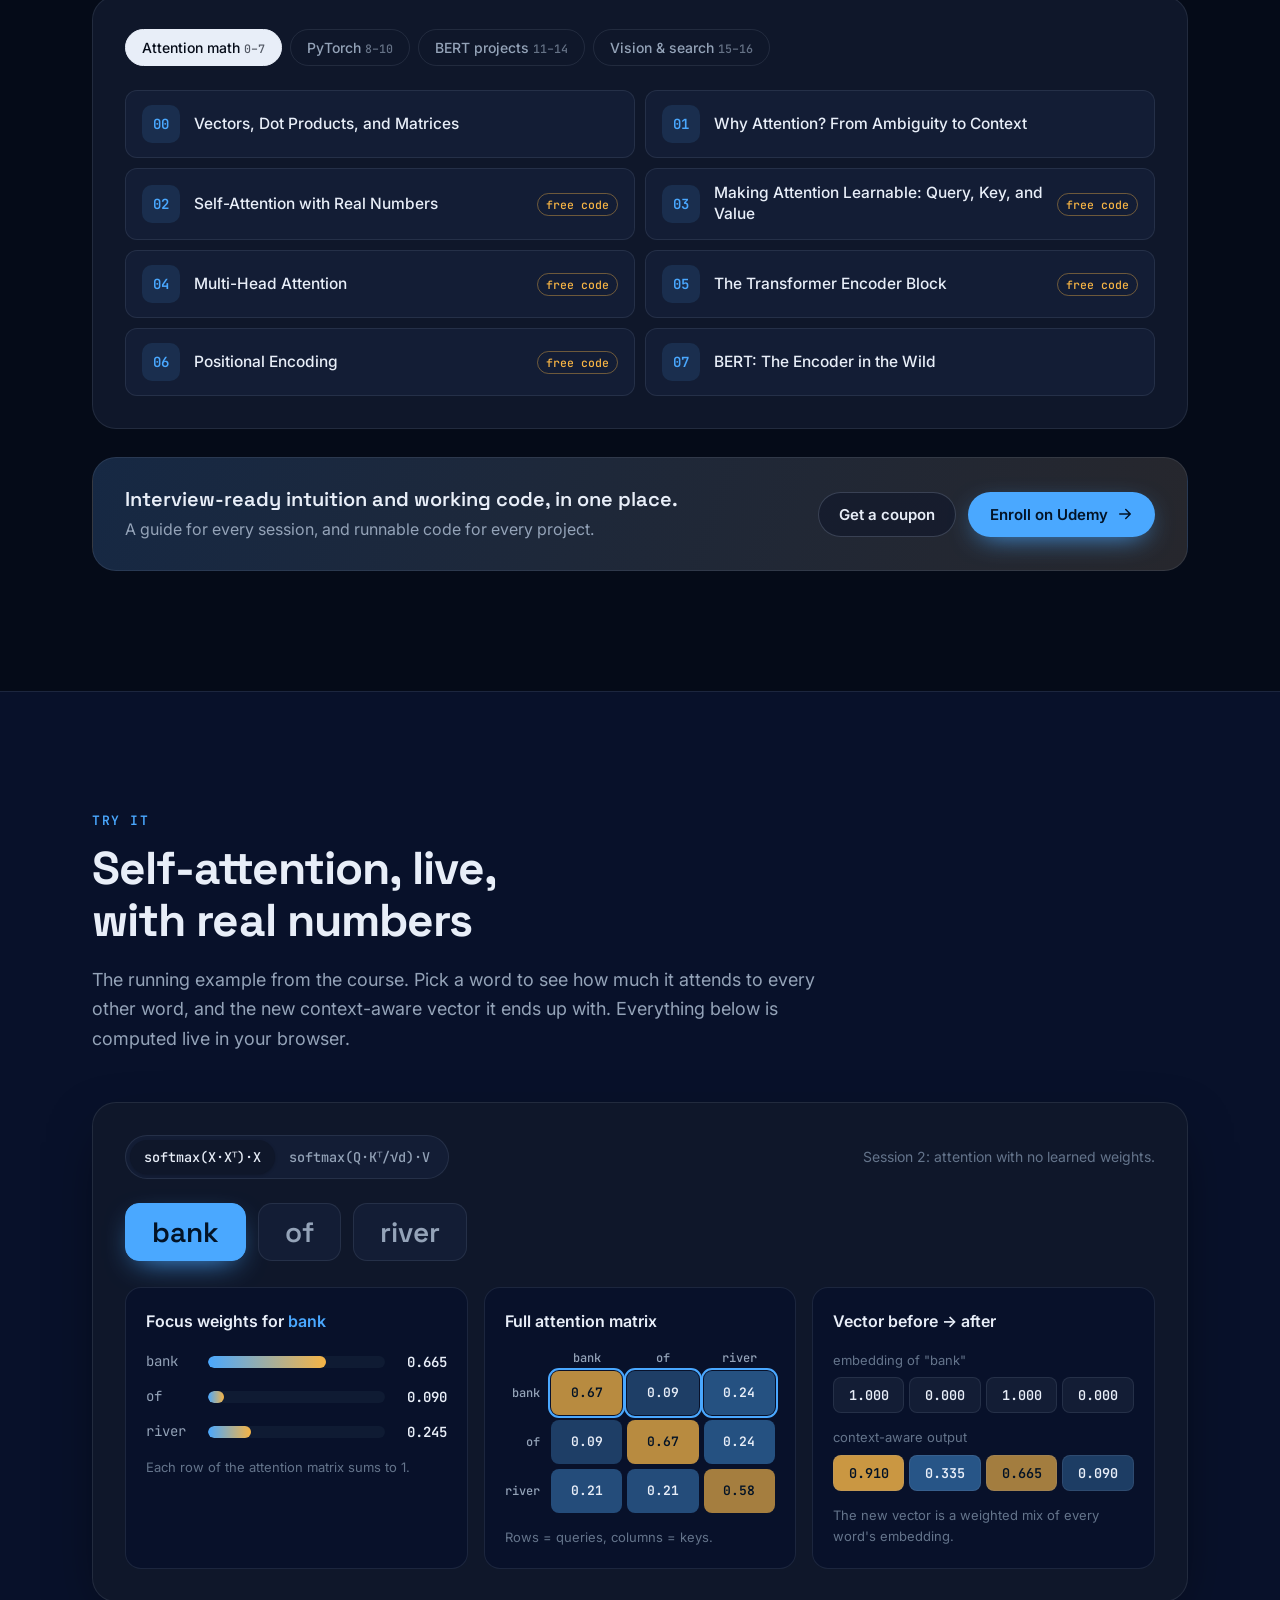
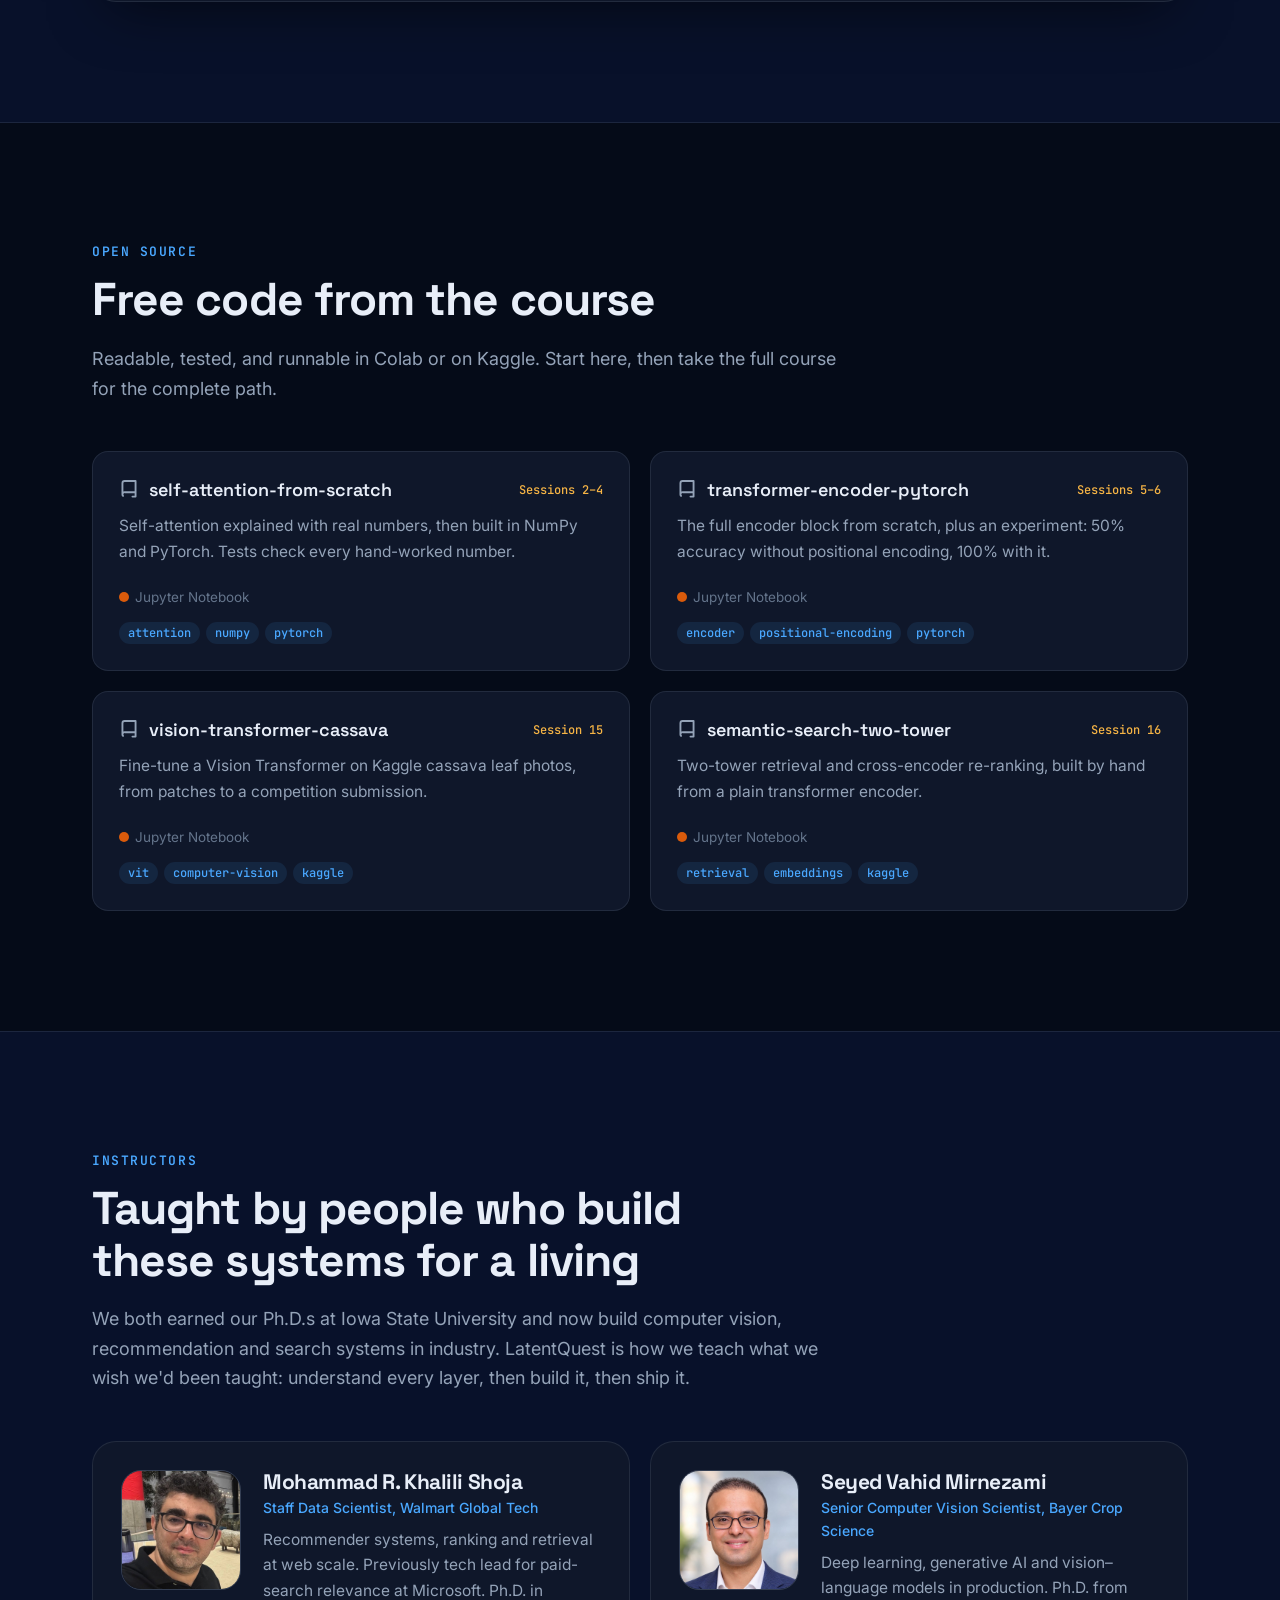
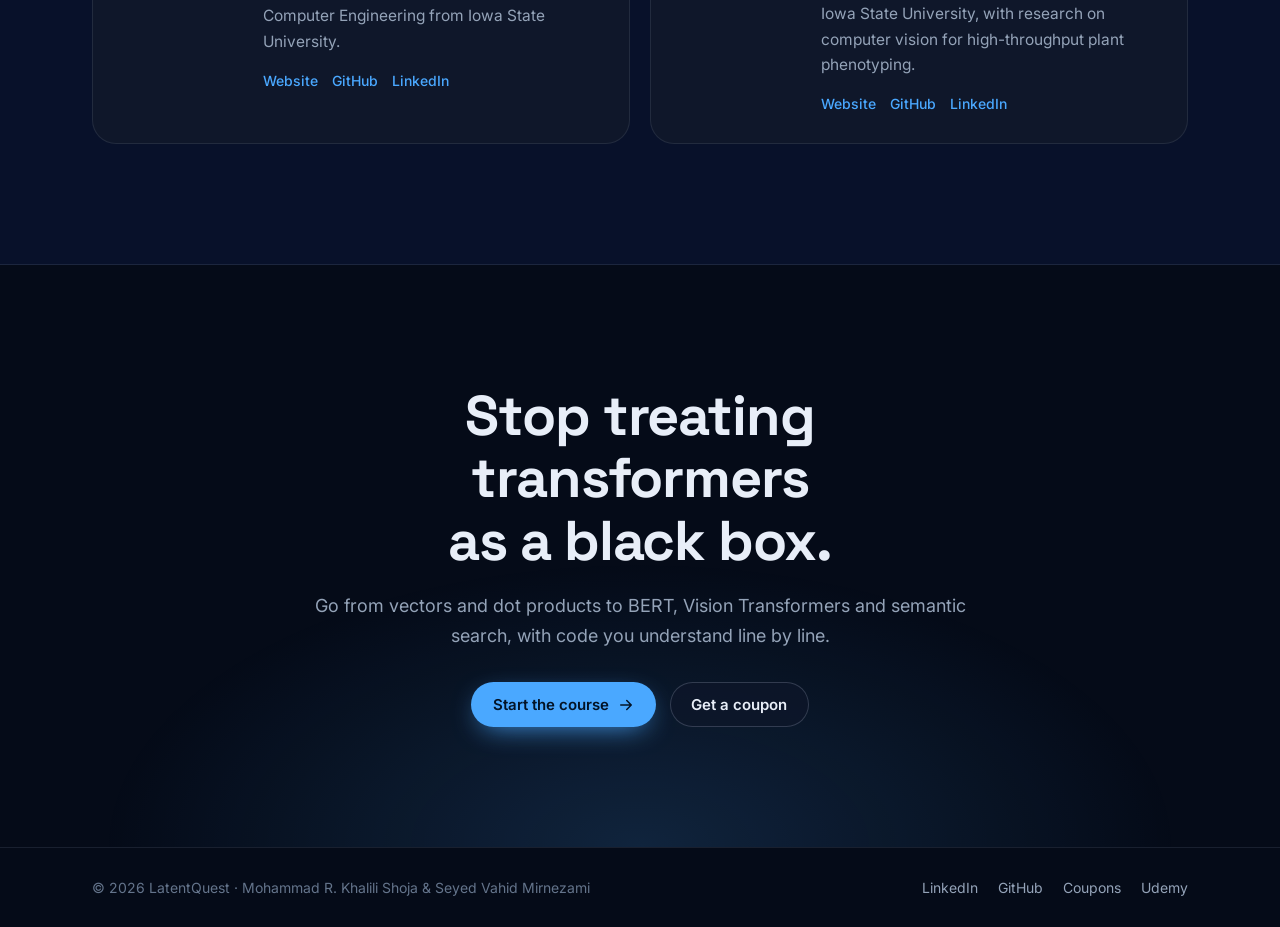
==== commit 6fe05c88: "Link the LatentQuest LinkedIn page" ====
--- a/index.html
+++ b/index.html
@@ -39,7 +39,7 @@
     "name": "LatentQuest",
     "url": "https://latentquest.ai/",
     "logo": "https://latentquest.ai/assets/brand/icon-512.png",
-    "sameAs": ["https://github.com/LatentQuest"],
+    "sameAs": ["https://github.com/LatentQuest", "https://www.linkedin.com/company/latentquest"],
     "founder": [
       {"@type": "Person", "name": "Mohammad R. Khalili Shoja", "url": "https://khalili65.github.io/"},
       {"@type": "Person", "name": "Seyed Vahid Mirnezami", "url": "https://seyedvahidmirnezami.github.io/"}
@@ -407,6 +407,7 @@
     <div class="container footer__inner">
       <p>© <span id="year"></span> LatentQuest · Mohammad R. Khalili Shoja &amp; Seyed Vahid Mirnezami</p>
       <nav aria-label="Footer">
+        <a href="https://www.linkedin.com/company/latentquest" target="_blank" rel="noopener">LinkedIn</a>
         <a href="https://github.com/LatentQuest" target="_blank" rel="noopener">GitHub</a>
         <a href="coupon/">Coupons</a>
         <a data-featured-link href="https://www.udemy.com/course/master-transformers-from-scratch-bert-vit-ai-search/?referralCode=741D2251A98D41859FB9" target="_blank" rel="noopener">Udemy</a>
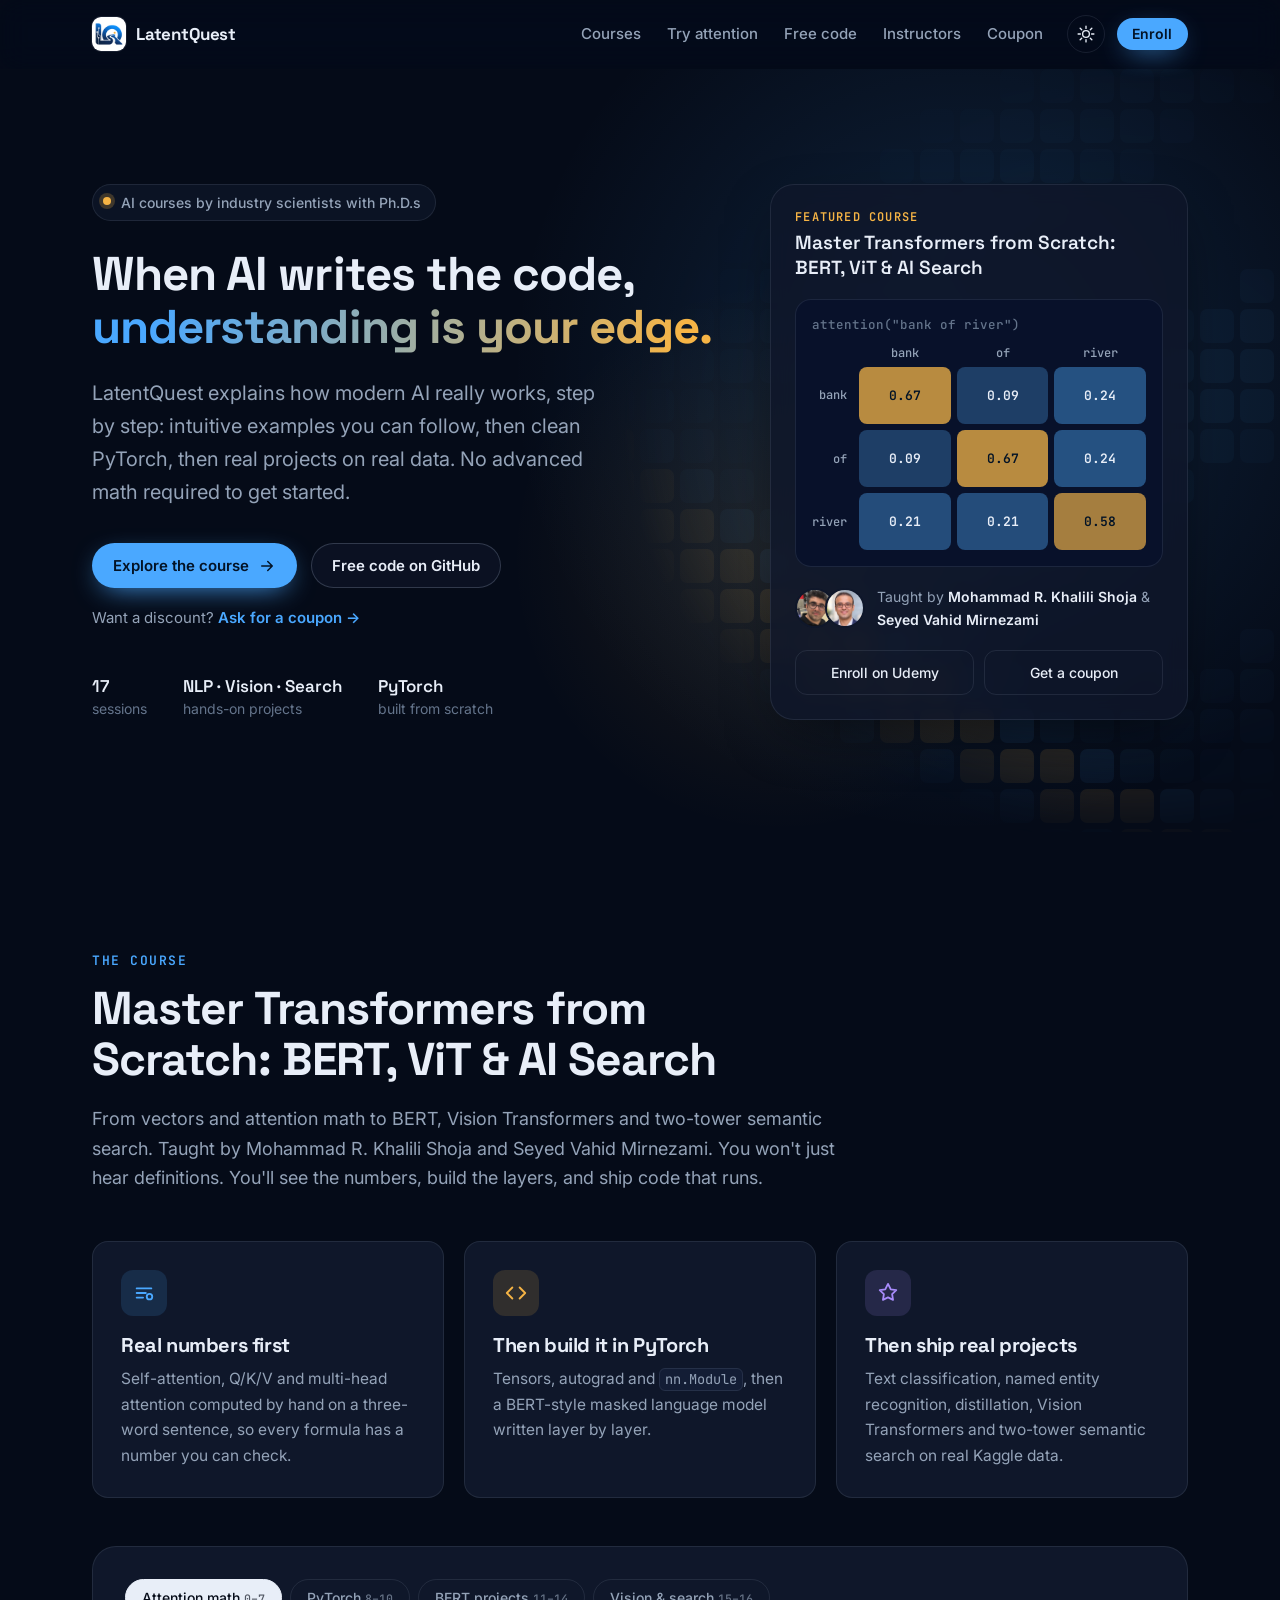
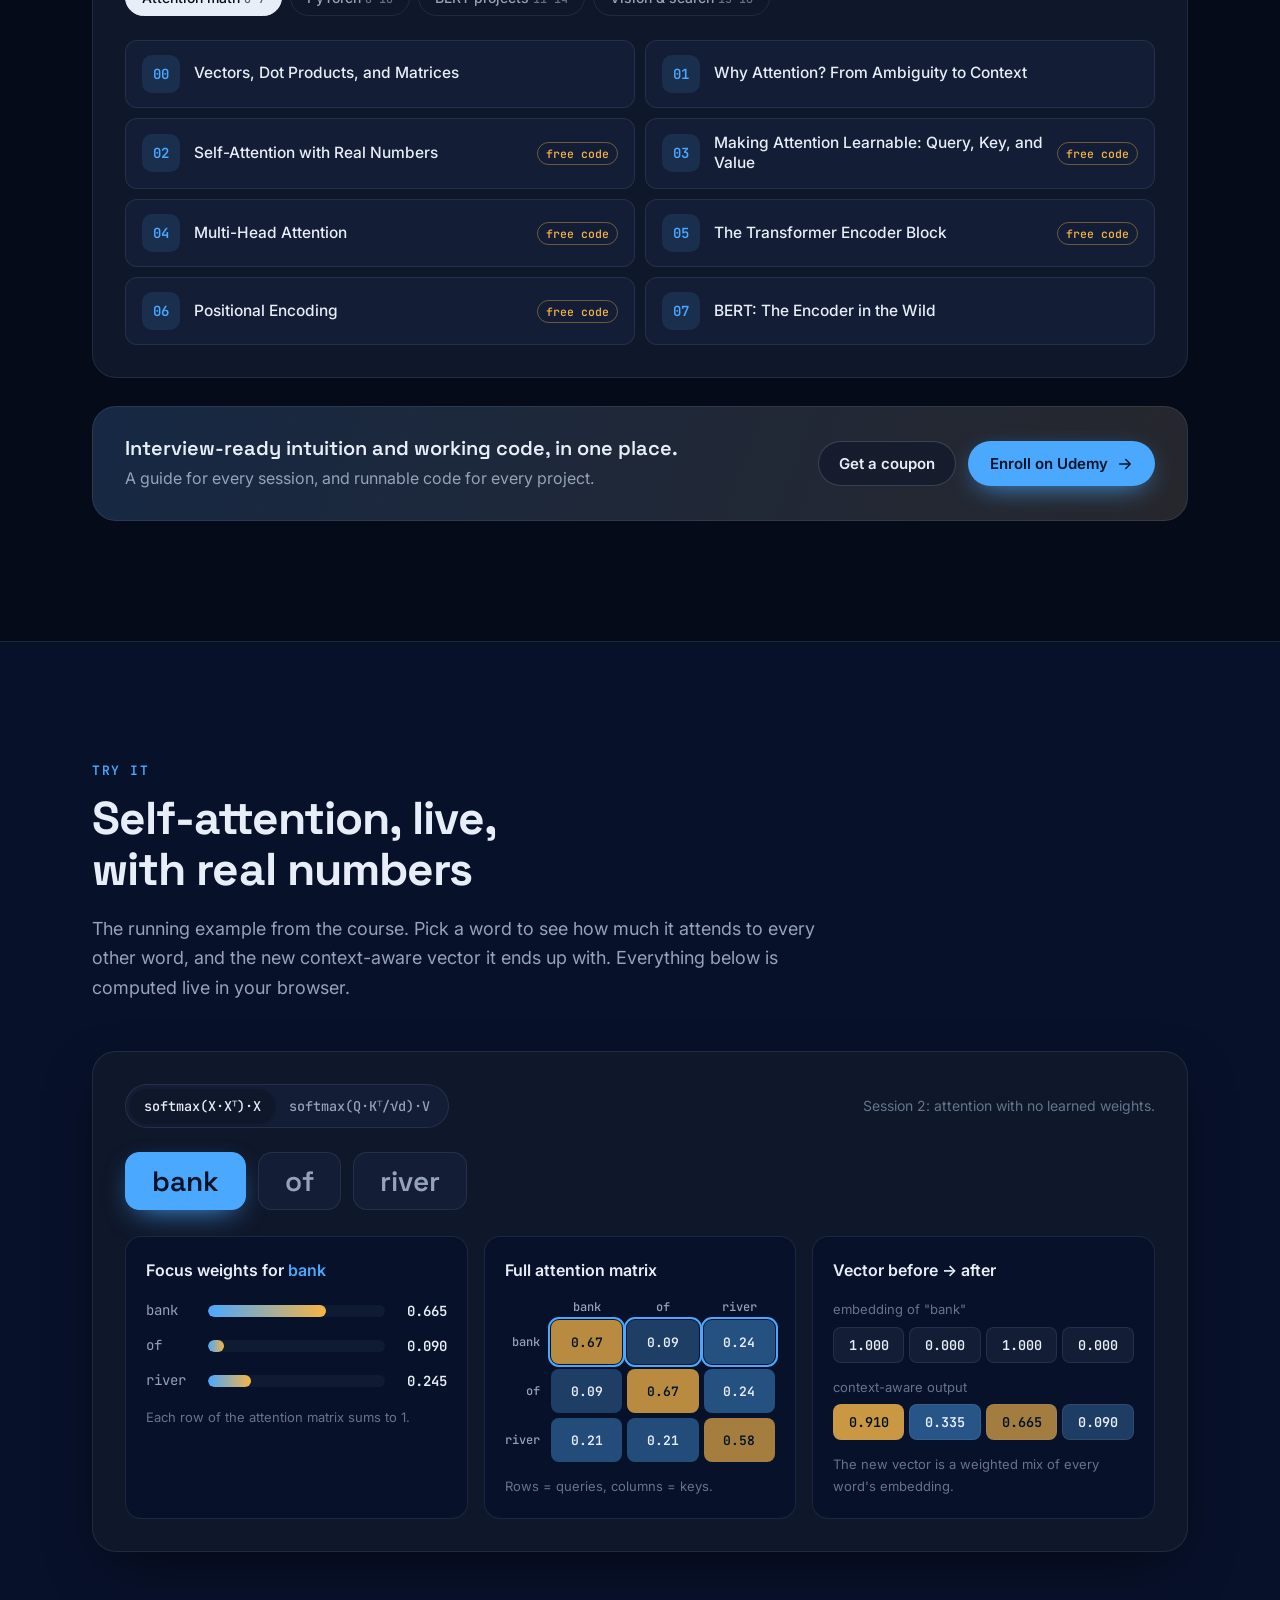
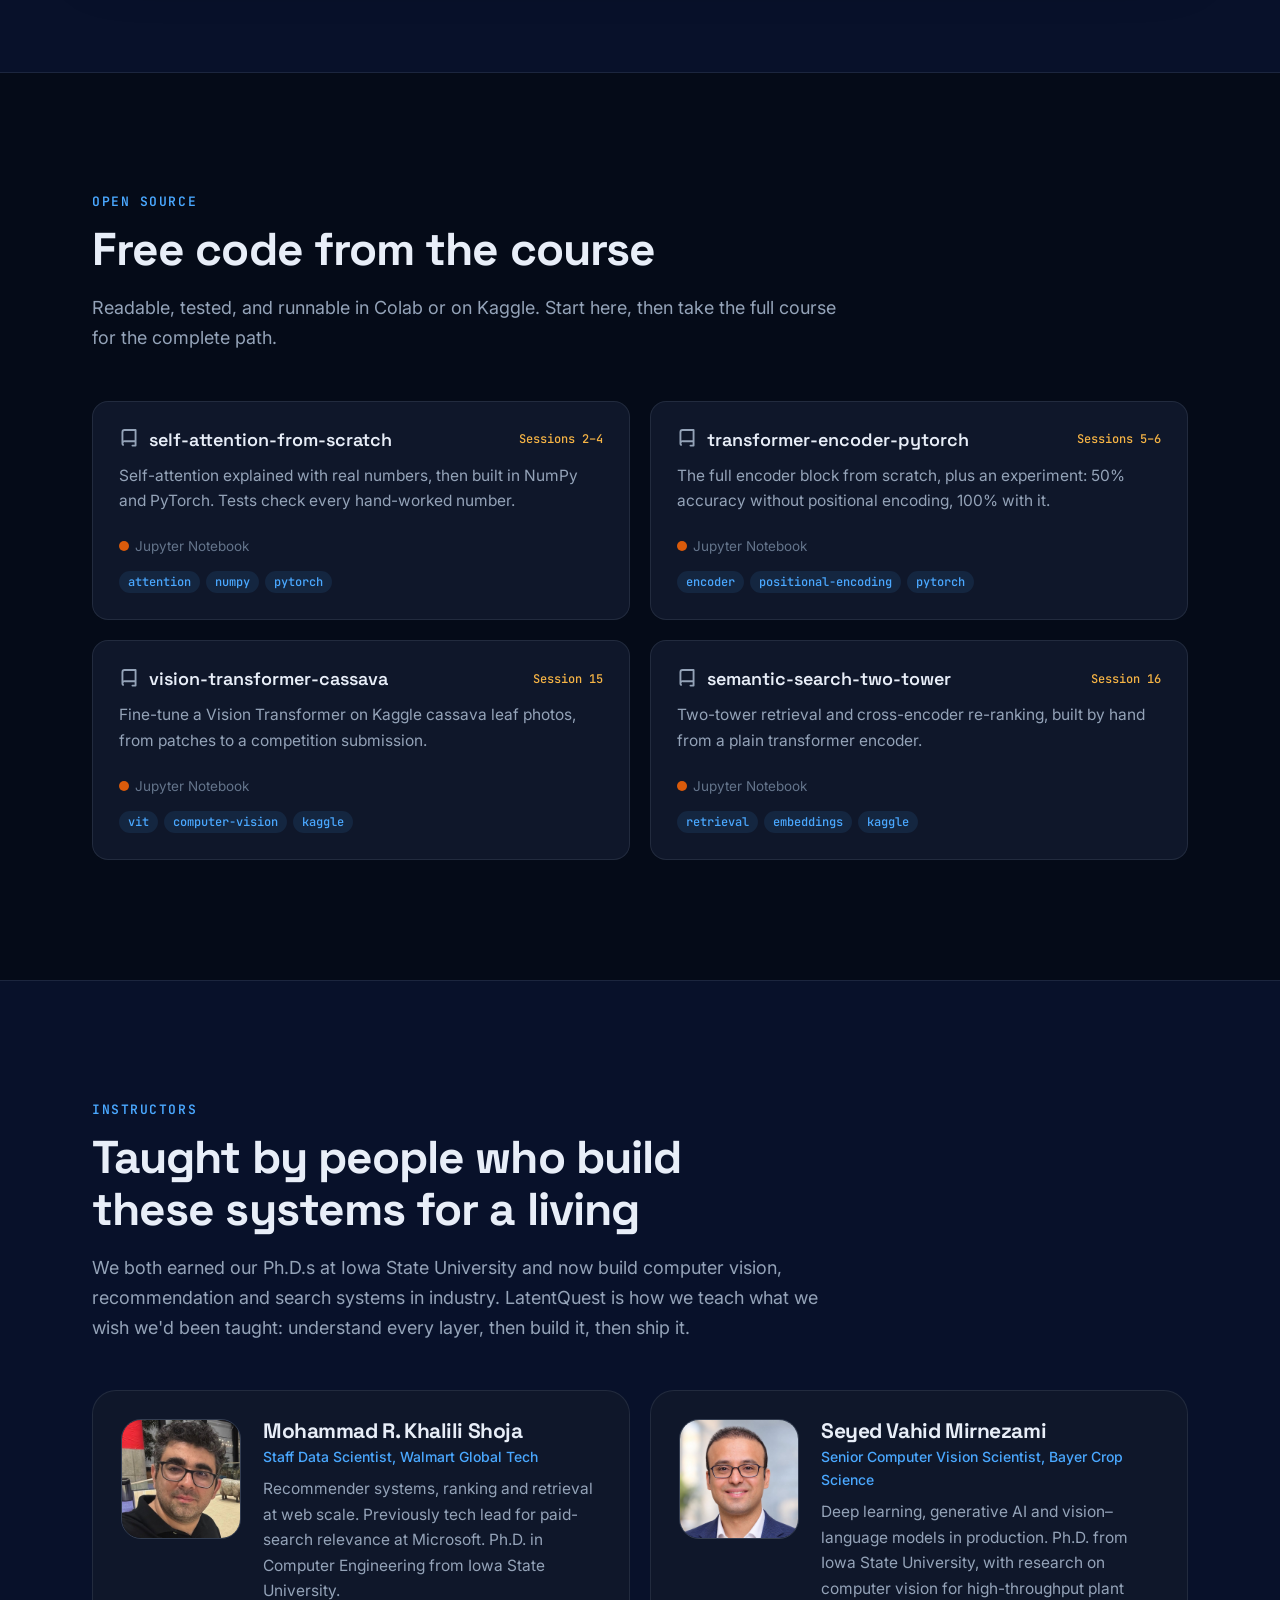
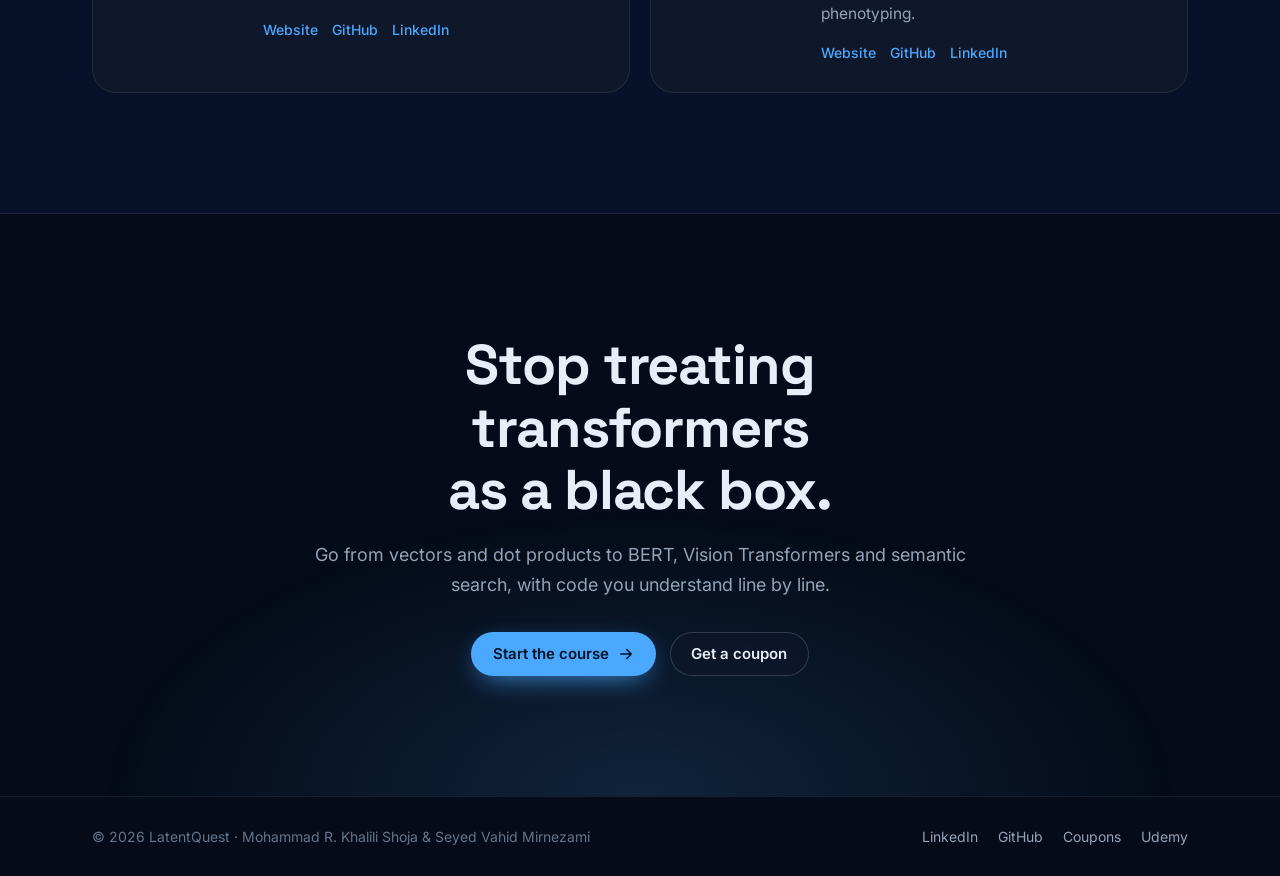
==== commit 281e7608: "Use the new tagline: When AI writes the code, understanding is your edge" ====
--- a/index.html
+++ b/index.html
@@ -3,15 +3,15 @@
 <head>
   <meta charset="utf-8">
   <meta name="viewport" content="width=device-width, initial-scale=1">
-  <title>LatentQuest · Learn AI from the Math Up</title>
-  <meta name="description" content="LatentQuest teaches the models behind modern AI the way they actually work: real numbers first, then PyTorch, then real projects. Courses, free open-source code and interactive demos by Mohammad R. Khalili Shoja and Seyed Vahid Mirnezami.">
+  <title>LatentQuest · When AI writes the code, understanding is your edge</title>
+  <meta name="description" content="When AI writes the code, understanding is your edge. LatentQuest explains how modern AI really works with intuitive, step-by-step examples, then builds it in PyTorch and applies it to real projects. Courses, free code and interactive demos by Mohammad R. Khalili Shoja and Seyed Vahid Mirnezami.">
   <meta name="author" content="LatentQuest">
   <link rel="canonical" href="https://latentquest.ai/">
 
   <meta property="og:type" content="website">
   <meta property="og:url" content="https://latentquest.ai/">
-  <meta property="og:title" content="LatentQuest · Learn AI from the Math Up">
-  <meta property="og:description" content="Learn transformers the way they actually work: real numbers first, then PyTorch, then real Kaggle projects.">
+  <meta property="og:title" content="LatentQuest · When AI writes the code, understanding is your edge">
+  <meta property="og:description" content="Step-by-step AI courses, free code and interactive demos. No advanced math required to get started.">
   <meta property="og:image" content="https://latentquest.ai/assets/img/og-latentquest.jpg">
   <meta name="twitter:card" content="summary_large_image">
   <meta name="theme-color" content="#0a6fd6">
@@ -138,8 +138,8 @@
       <div class="container hero__inner">
         <div class="hero__copy reveal">
           <p class="eyebrow"><span class="dot"></span> AI courses by industry scientists with Ph.D.s</p>
-          <h1>Learn AI,<br><span class="grad">from the math up.</span></h1>
-          <p class="lead">LatentQuest courses teach the models behind modern AI the way they actually work: real numbers you can check on paper, then clean PyTorch, then real projects on real data.</p>
+          <h1 class="hero__title--long">When AI writes the code,<br><span class="grad">understanding is your edge.</span></h1>
+          <p class="lead">LatentQuest explains how modern AI really works, step by step: intuitive examples you can follow, then clean PyTorch, then real projects on real data. No advanced math required to get started.</p>
           <div class="hero__ctas">
             <a class="btn btn--primary" data-featured-link href="https://www.udemy.com/course/master-transformers-from-scratch-bert-vit-ai-search/?referralCode=741D2251A98D41859FB9" target="_blank" rel="noopener">
               Explore the course
@@ -177,7 +177,7 @@
       <div class="container">
         <div class="section__head reveal">
           <p class="kicker">Courses</p>
-          <h2>Learn AI the way it actually works</h2>
+          <h2>Understand the AI you build with</h2>
           <p class="section__lead">Every course follows the same path: work through the math with real numbers, build it in PyTorch, then ship real projects.</p>
         </div>
         <div class="course-grid" id="course-grid"></div>
--- a/assets/css/style.css
+++ b/assets/css/style.css
@@ -388,3 +388,7 @@
   .instructor { flex-direction: column; }
   .instructor__photo { width: 96px; height: 96px; }
 }
+
+.hero h1.hero__title--long { font-size: clamp(34px, 3.7vw, 50px); }
+.hero h1.hero__title--long .grad { white-space: normal; }
+@media (min-width: 1100px) { .hero h1.hero__title--long .grad { white-space: nowrap; } }
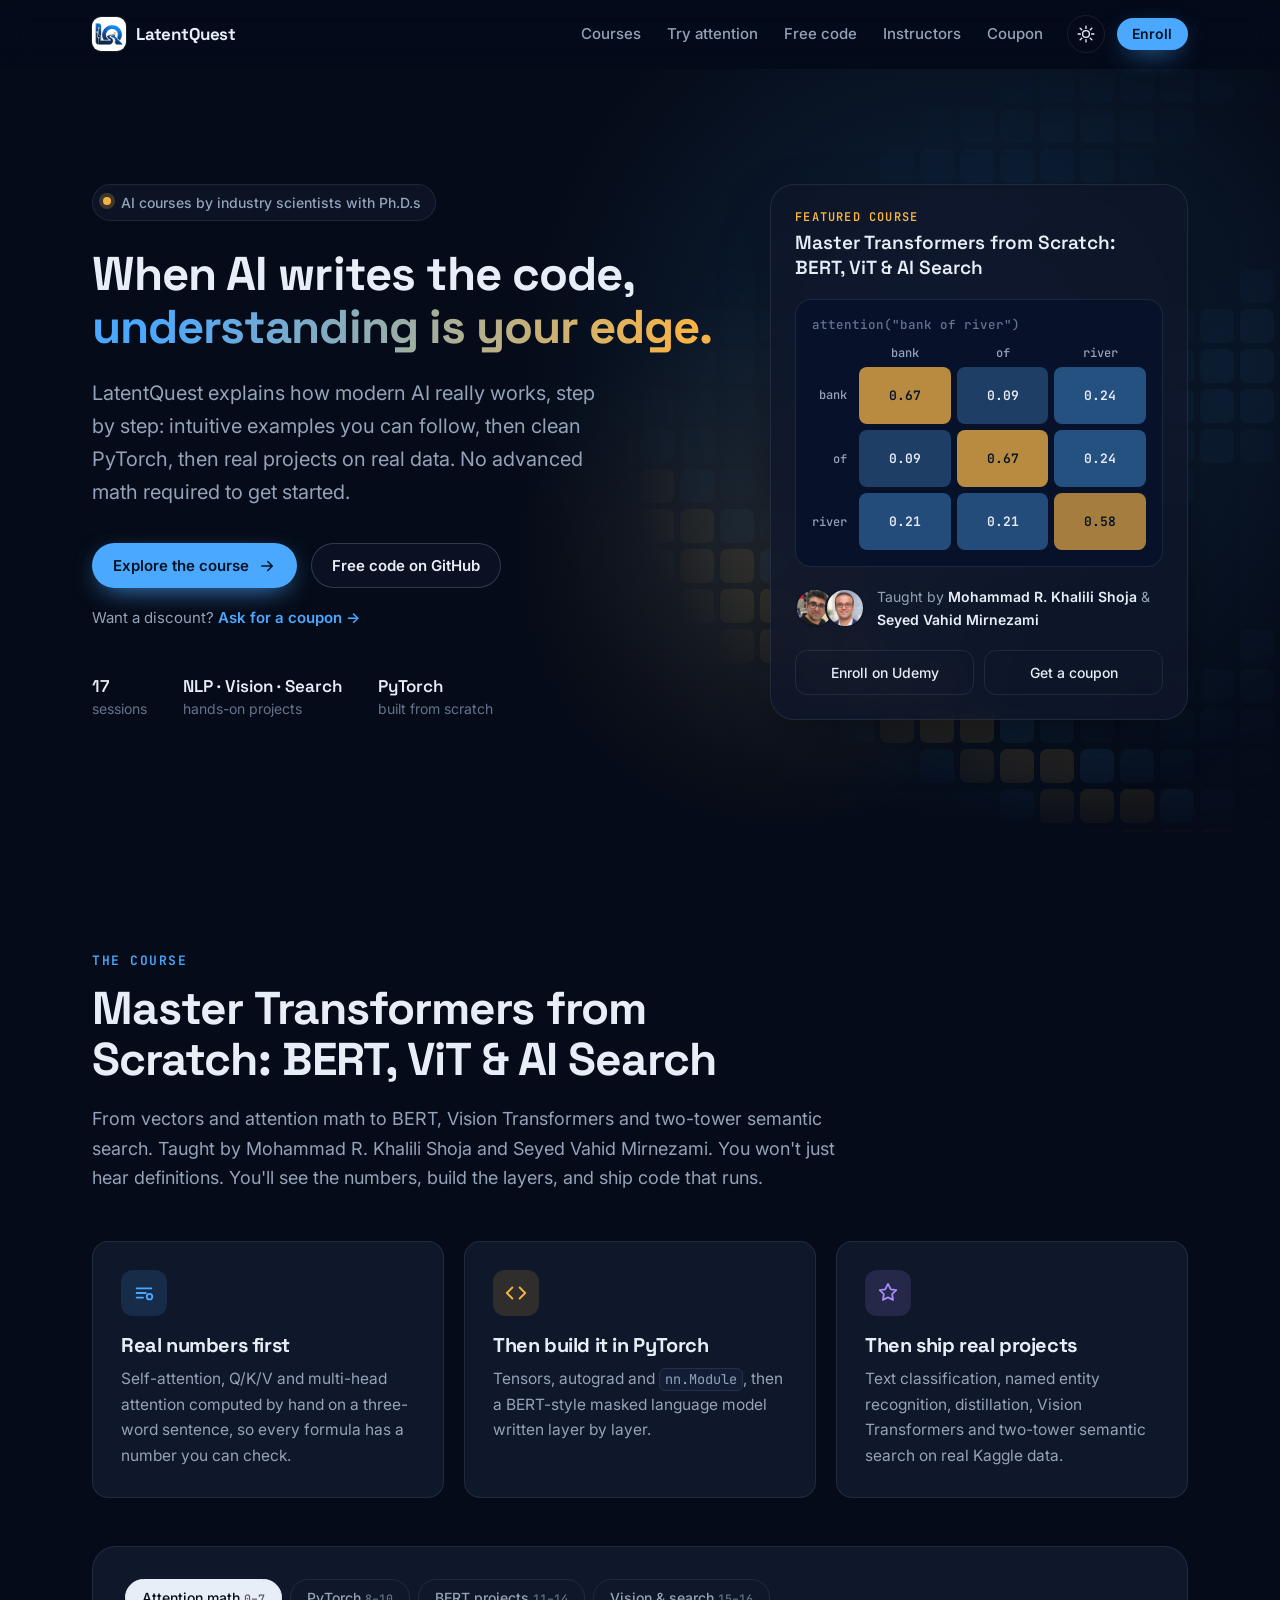
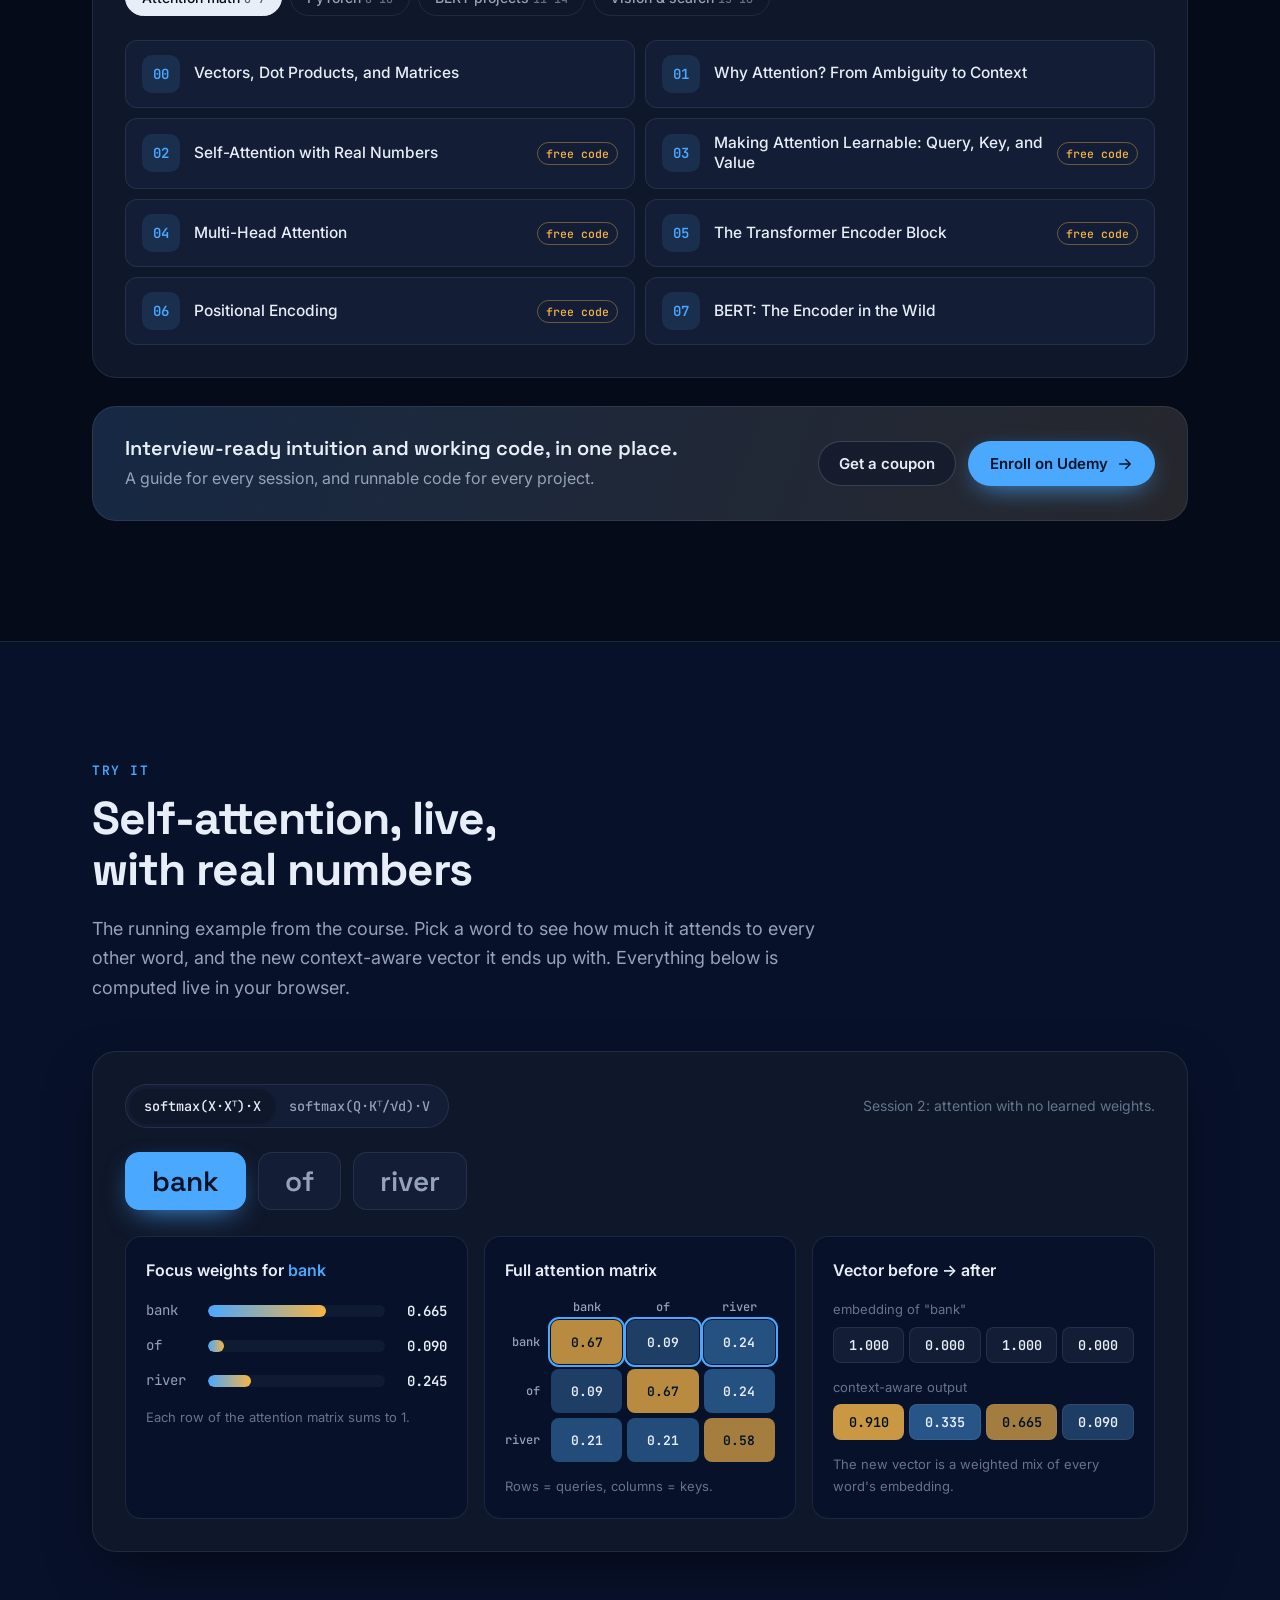
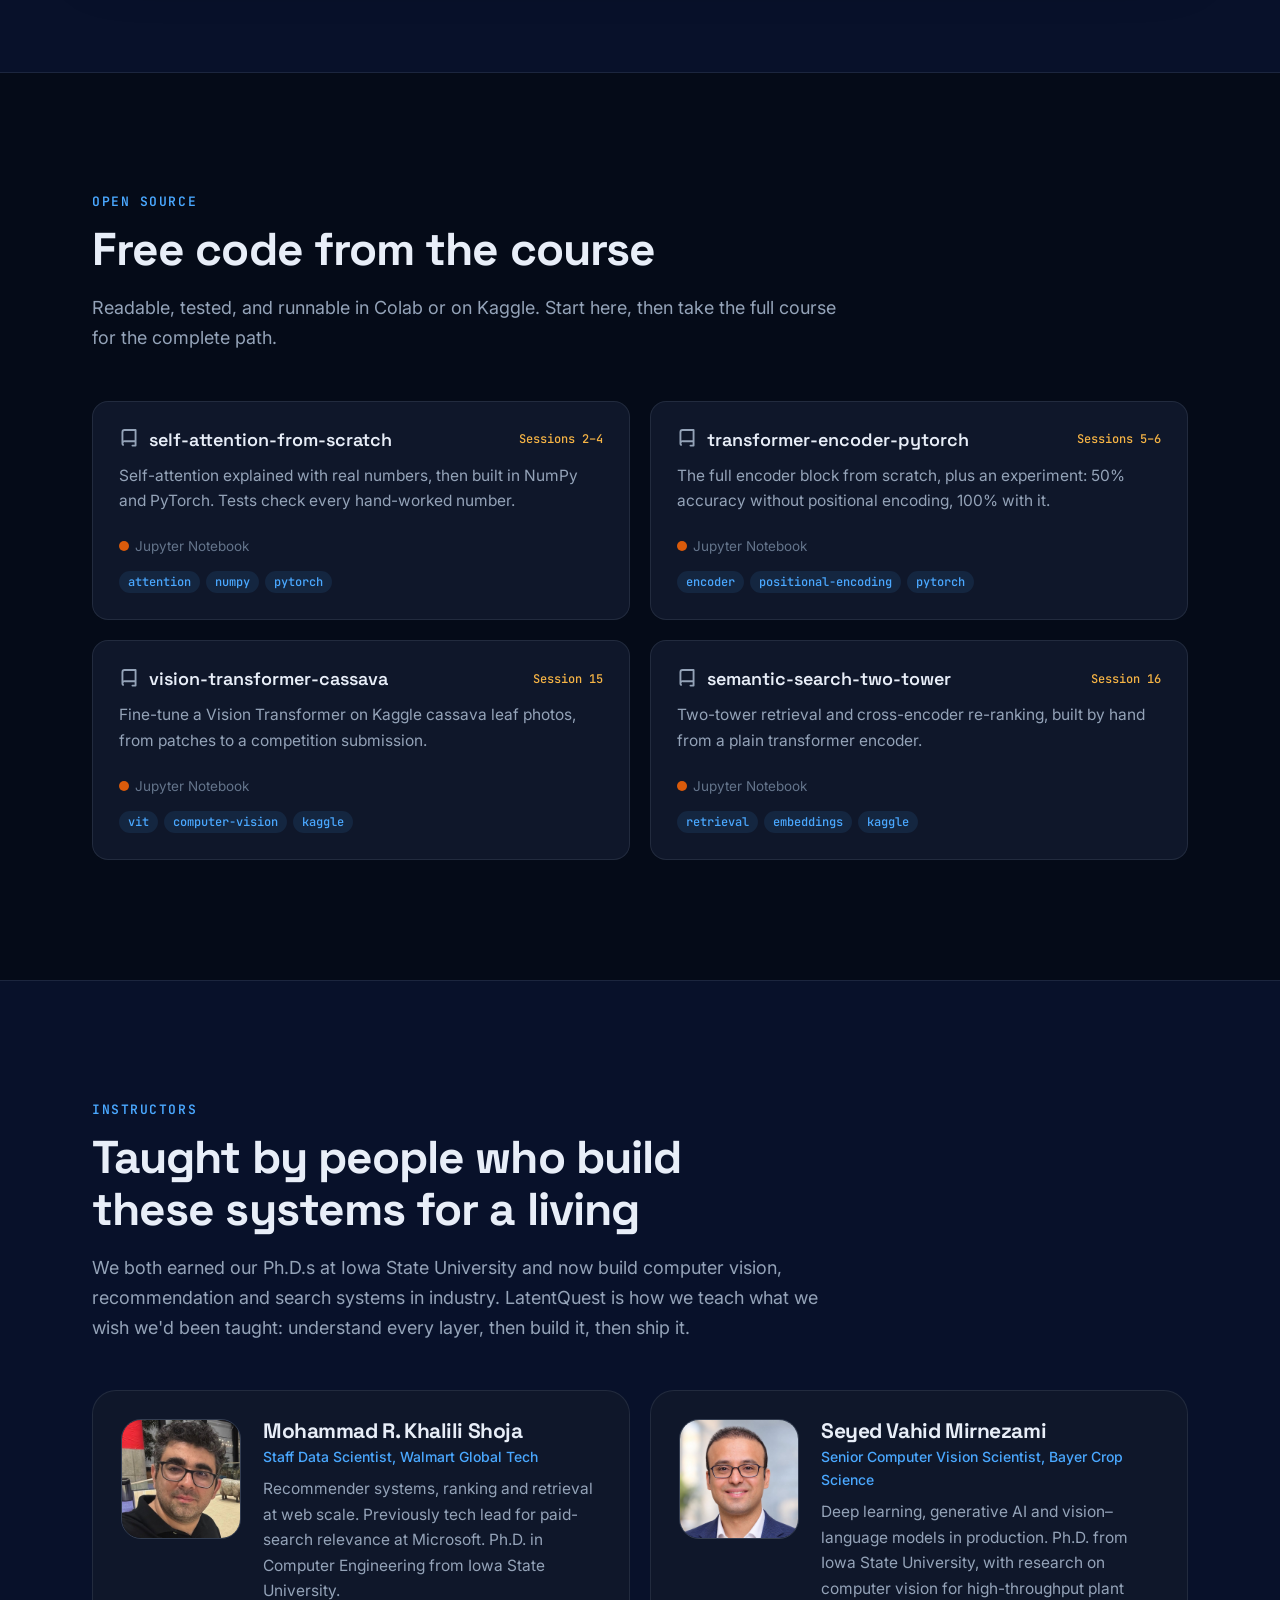
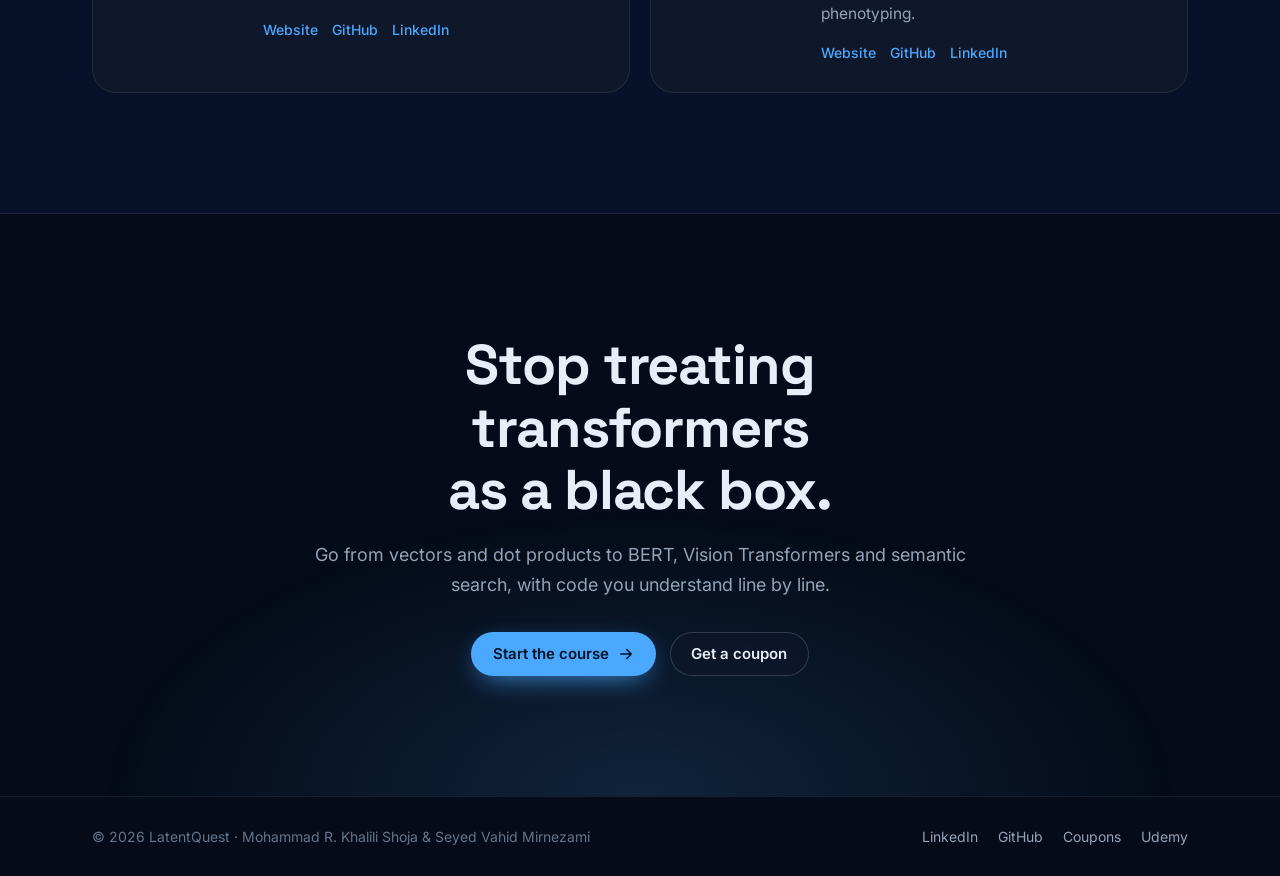
==== commit 55cabcaa: "Rename the social preview image so platforms refetch it" ====
--- a/index.html
+++ b/index.html
@@ -12,7 +12,7 @@
   <meta property="og:url" content="https://latentquest.ai/">
   <meta property="og:title" content="LatentQuest · When AI writes the code, understanding is your edge">
   <meta property="og:description" content="Step-by-step AI courses, free code and interactive demos. No advanced math required to get started.">
-  <meta property="og:image" content="https://latentquest.ai/assets/img/og-latentquest.jpg">
+  <meta property="og:image" content="https://latentquest.ai/assets/img/og-latentquest-v2.jpg">
   <meta name="twitter:card" content="summary_large_image">
   <meta name="theme-color" content="#0a6fd6">
 
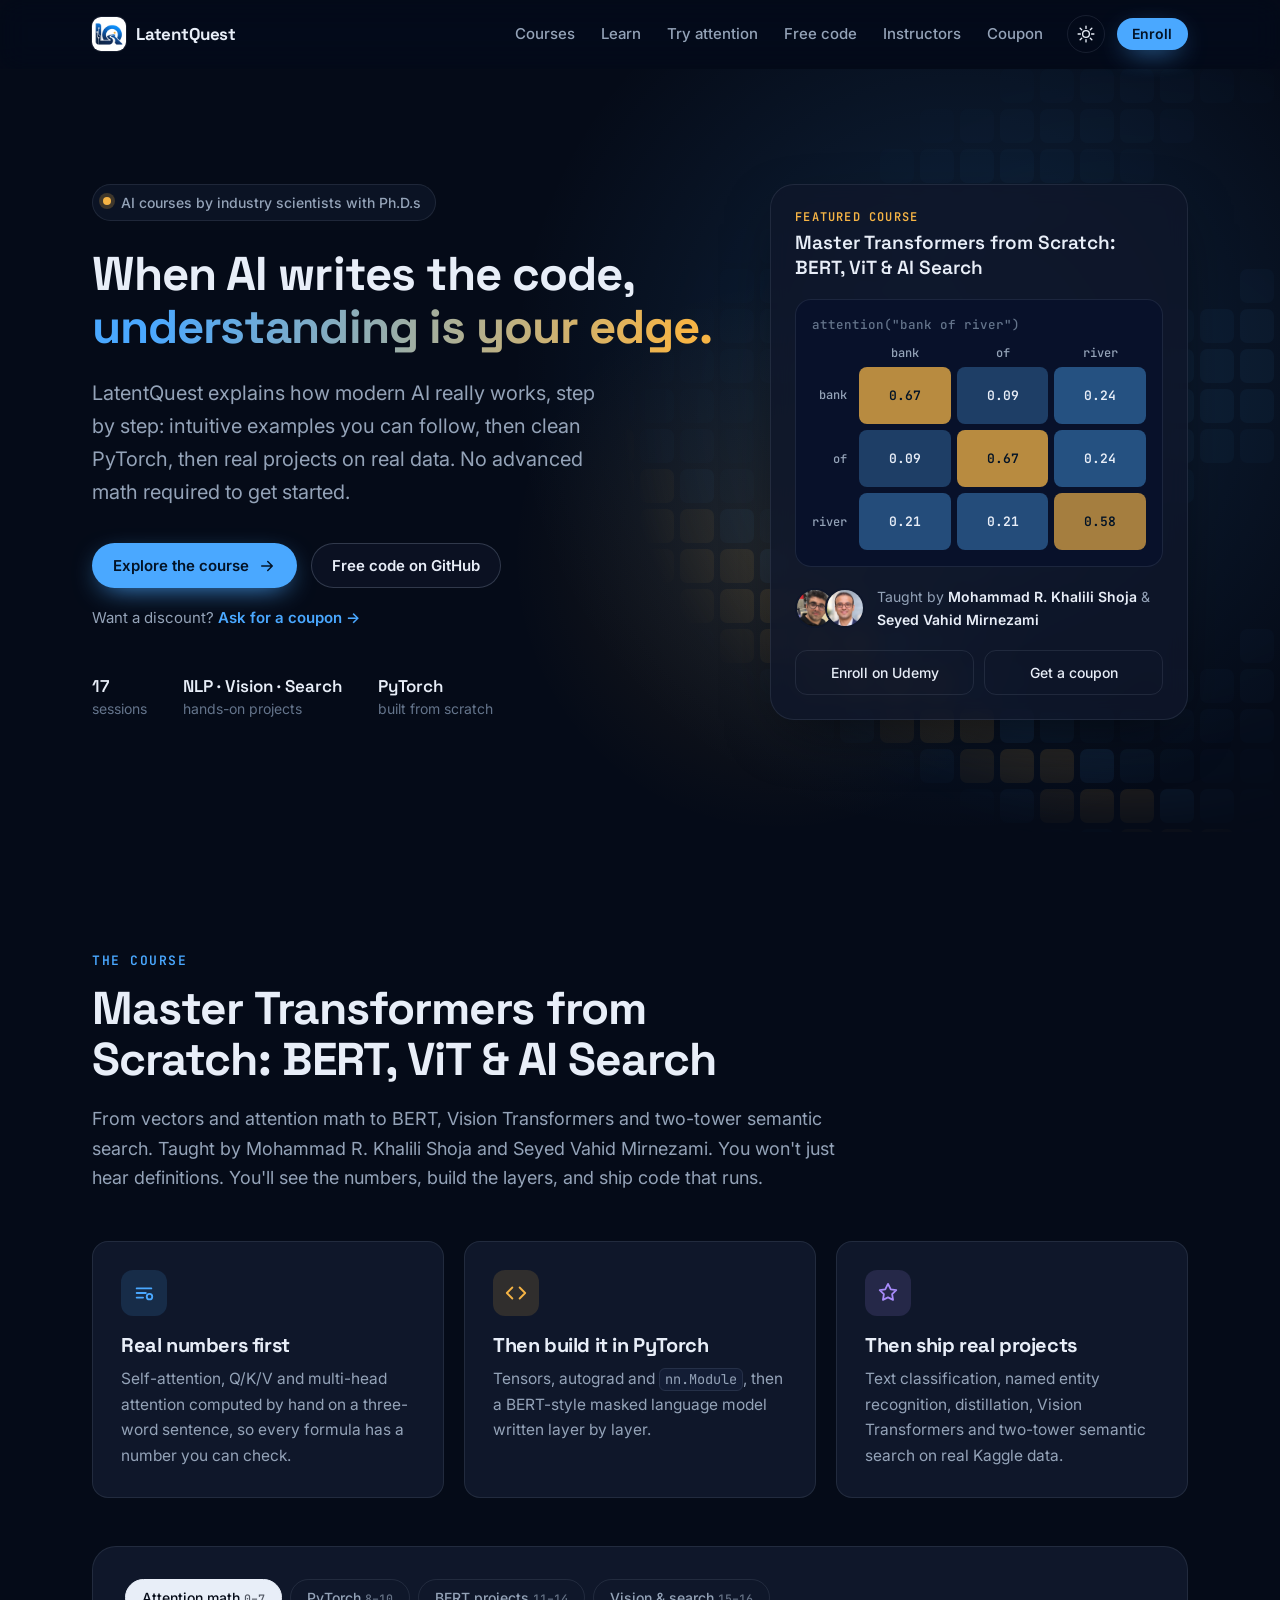
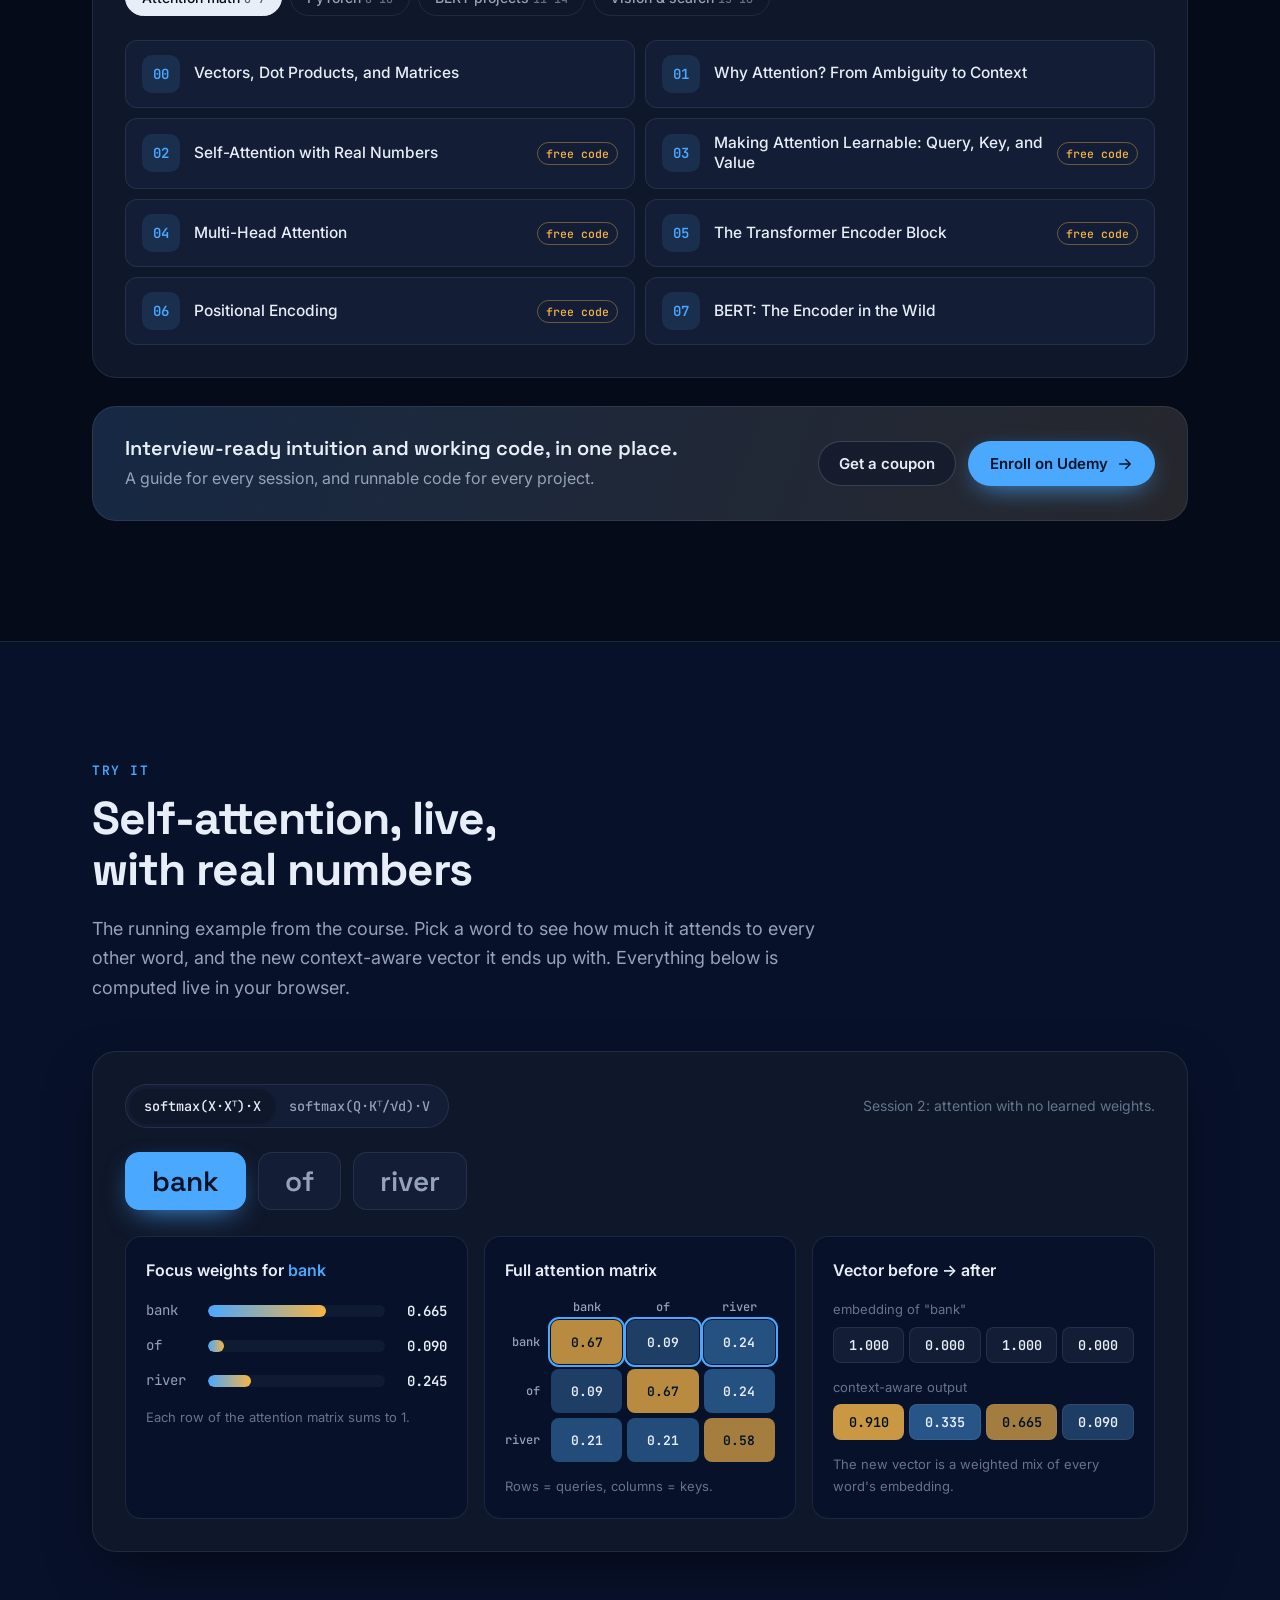
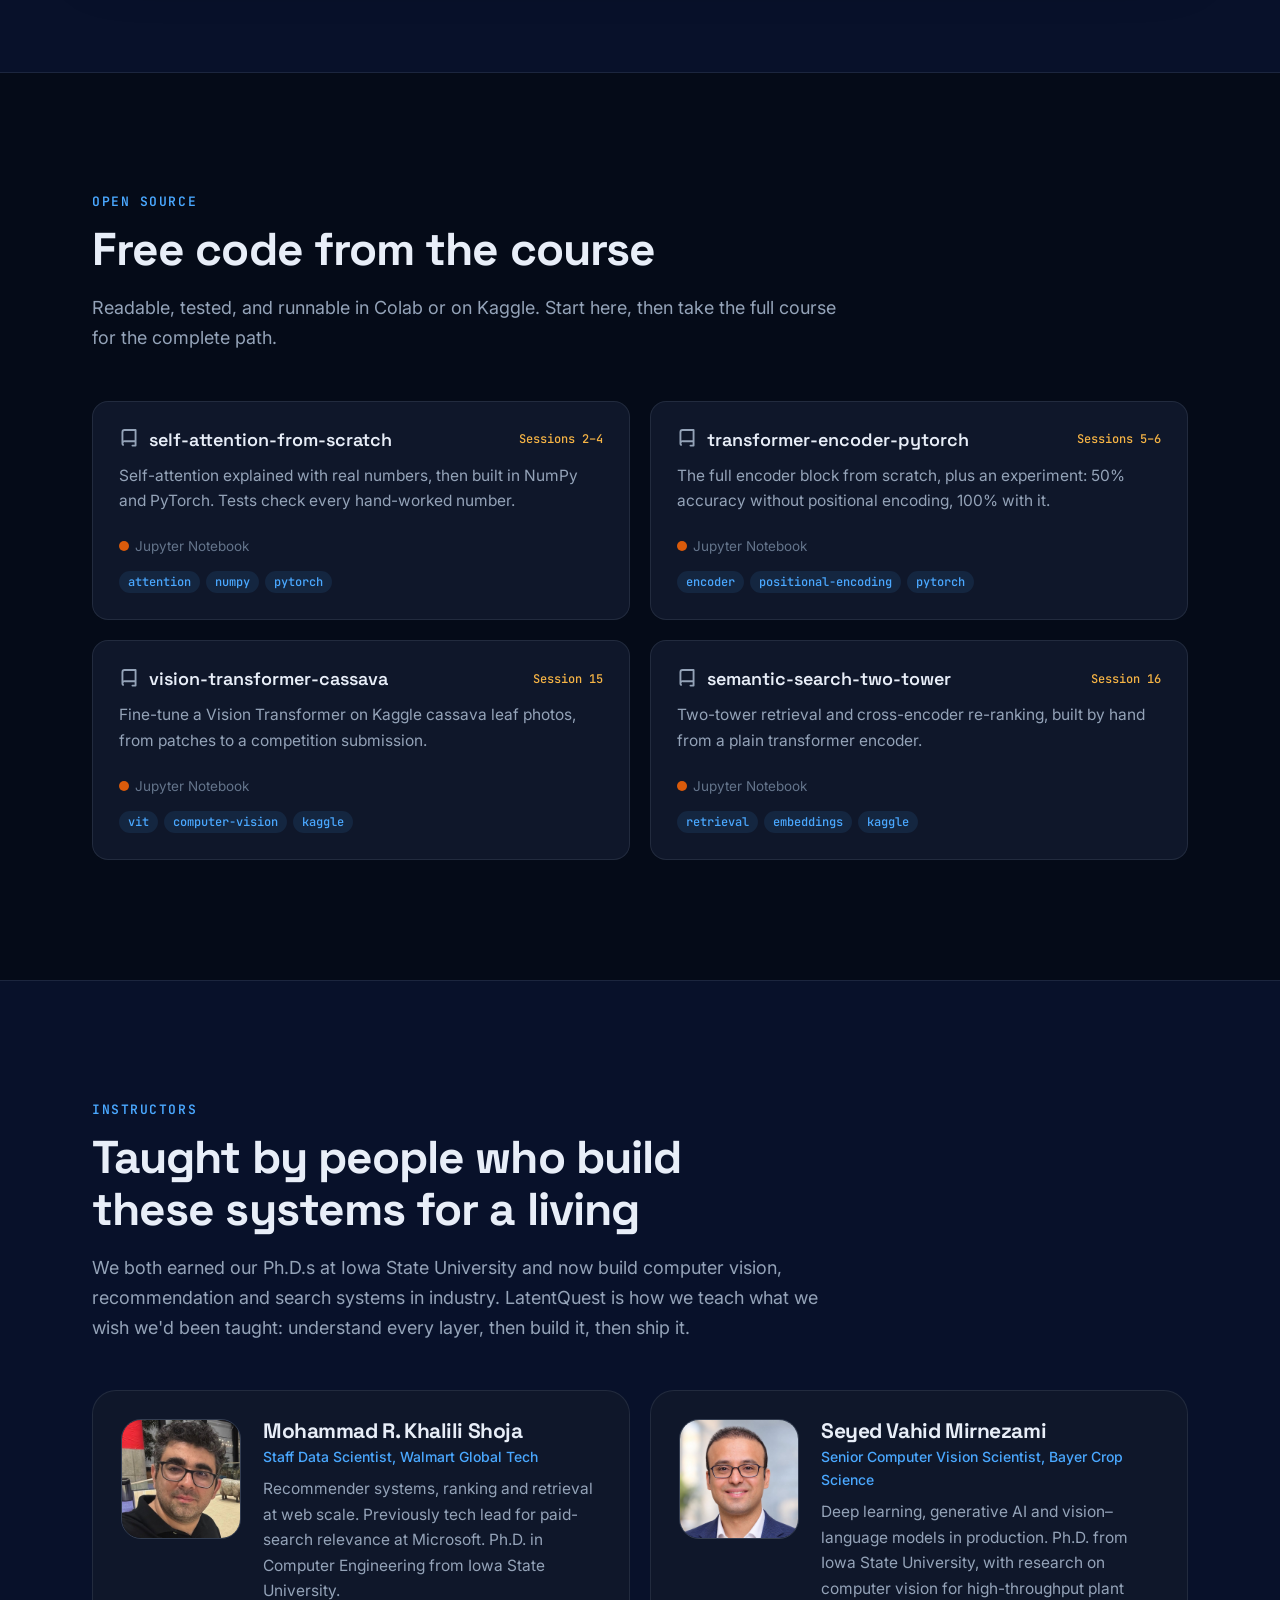
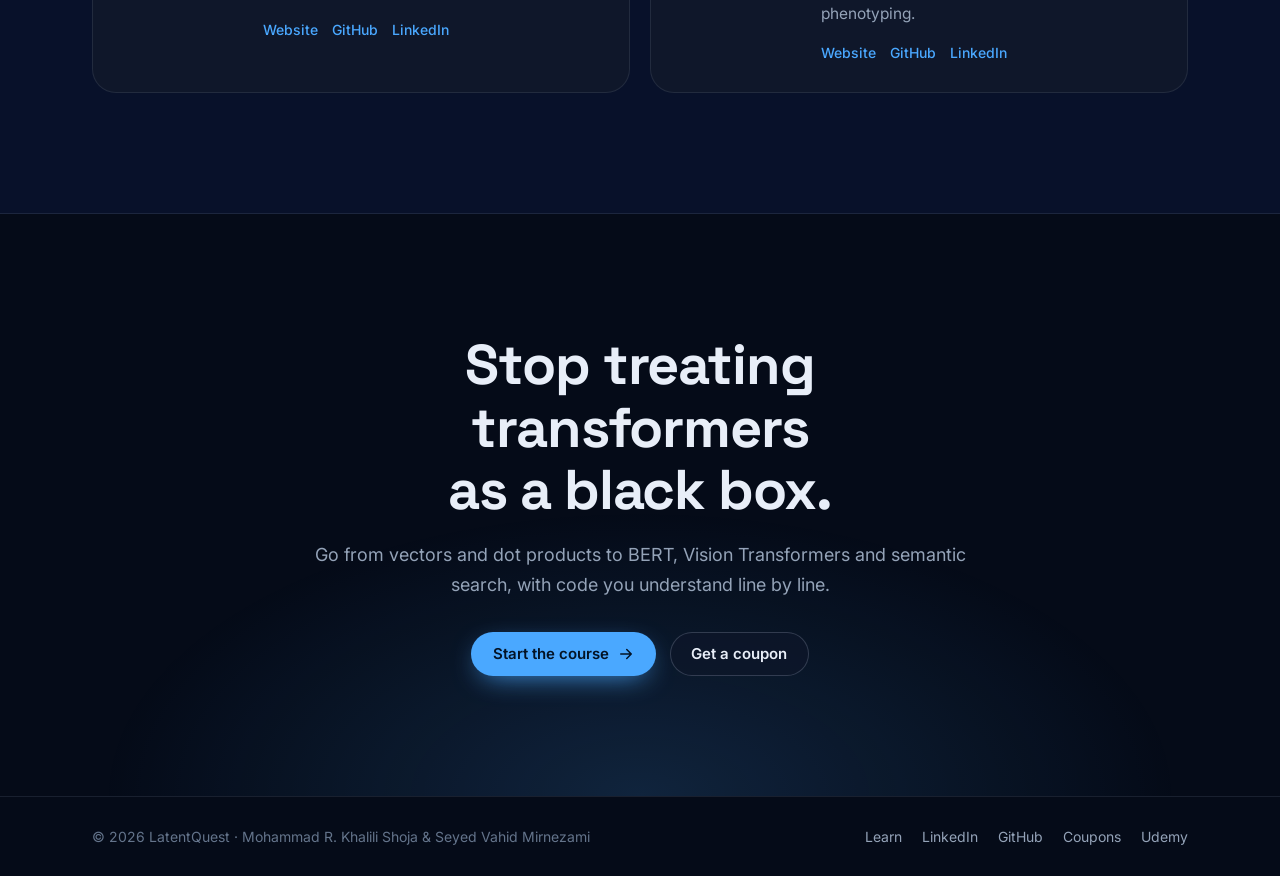
==== commit 641ceaa9: "Add /learn/ articles and the first article: Self-Attention Explained with Real Numbers" ====
--- a/index.html
+++ b/index.html
@@ -115,6 +115,7 @@
       </a>
       <nav class="nav__links" aria-label="Primary">
         <a href="#course">Courses</a>
+        <a href="learn/">Learn</a>
         <a href="#demo">Try attention</a>
         <a href="#code">Free code</a>
         <a href="#instructors">Instructors</a>
@@ -407,6 +408,7 @@
     <div class="container footer__inner">
       <p>© <span id="year"></span> LatentQuest · Mohammad R. Khalili Shoja &amp; Seyed Vahid Mirnezami</p>
       <nav aria-label="Footer">
+        <a href="learn/">Learn</a>
         <a href="https://www.linkedin.com/company/latentquest" target="_blank" rel="noopener">LinkedIn</a>
         <a href="https://github.com/LatentQuest" target="_blank" rel="noopener">GitHub</a>
         <a href="coupon/">Coupons</a>
--- a/assets/css/style.css
+++ b/assets/css/style.css
@@ -392,3 +392,58 @@
 .hero h1.hero__title--long { font-size: clamp(34px, 3.7vw, 50px); }
 .hero h1.hero__title--long .grad { white-space: normal; }
 @media (min-width: 1100px) { .hero h1.hero__title--long .grad { white-space: nowrap; } }
+
+/* ---------- Learn: articles ---------- */
+.article { padding: clamp(40px, 6vw, 72px) 0 clamp(64px, 8vw, 96px); }
+.article__layout { display: grid; grid-template-columns: minmax(0, 1fr) 260px; gap: clamp(32px, 5vw, 64px); align-items: start; }
+.article__main { max-width: 760px; min-width: 0; }
+.crumbs { font-size: 14px; color: var(--faint); margin-bottom: 18px; }
+.crumbs a { color: var(--muted); }
+.article h1 { font-size: clamp(34px, 4.6vw, 52px); margin-bottom: 18px; }
+.article__lead { font-size: clamp(18px, 1.7vw, 20px); color: var(--muted); margin-bottom: 14px; }
+.article__meta { font-size: 14px; color: var(--faint); padding-bottom: 26px; margin-bottom: 30px; border-bottom: 1px solid var(--border); }
+.prose { font-size: 17.5px; line-height: 1.75; }
+.prose p, .prose ul, .prose ol { margin: 0 0 1.15em; }
+.prose ul, .prose ol { padding-left: 1.3em; }
+.prose li { margin-bottom: .35em; }
+.prose li::marker { color: var(--cyan); }
+.prose h2 { font-size: clamp(24px, 2.6vw, 30px); margin: 2.1em 0 .7em; scroll-margin-top: 90px; }
+.prose h3 { font-size: 21px; margin: 1.6em 0 .6em; }
+.prose strong { color: var(--text); font-weight: 600; }
+.prose code { font-size: .86em; }
+.prose pre.code { margin: 0 0 1.4em; padding: 18px 20px; border-radius: var(--radius); background: var(--bg-alt); border: 1px solid var(--border); overflow-x: auto; font: 14.5px/1.6 var(--font-mono); }
+.prose pre.code code { background: none; border: 0; padding: 0; font-size: inherit; }
+.table-wrap { overflow-x: auto; margin: 0 0 1.4em; border: 1px solid var(--border); border-radius: var(--radius); }
+.prose table { width: 100%; border-collapse: collapse; font-size: 15.5px; }
+.prose th, .prose td { padding: 10px 14px; text-align: left; border-bottom: 1px solid var(--border); white-space: nowrap; }
+.prose th { background: var(--surface-2); font-weight: 600; font-size: 14px; }
+.prose tbody tr:last-child td { border-bottom: 0; }
+.prose td code { white-space: nowrap; }
+.article__cta { margin-top: 44px; display: flex; flex-wrap: wrap; align-items: center; justify-content: space-between; gap: 18px; padding: 26px 28px; border-radius: var(--radius-lg); border: 1px solid var(--border); background: linear-gradient(110deg, color-mix(in srgb, var(--cyan) 12%, var(--surface)), color-mix(in srgb, var(--amber) 10%, var(--surface))); }
+.article__cta-title { font: 600 19px var(--font-head); margin: 0 0 4px; }
+.article__cta p:not(.article__cta-title) { margin: 0; color: var(--muted); font-size: 15px; max-width: 46ch; }
+.article__cta-actions { display: flex; flex-wrap: wrap; gap: 10px; }
+.article__side { position: sticky; top: 96px; padding: 20px; border: 1px solid var(--border); border-radius: var(--radius); background: var(--surface); font-size: 14.5px; }
+.article__side-title { font: 600 12px var(--font-mono); letter-spacing: .1em; text-transform: uppercase; color: var(--faint); margin-bottom: 10px; }
+.article__side ol { margin: 0 0 16px; padding-left: 18px; display: grid; gap: 6px; }
+.article__side a { color: var(--muted); }
+.article__side a:hover { color: var(--text); }
+.article__side-demo { display: block; padding-top: 14px; border-top: 1px solid var(--border); color: var(--cyan) !important; font-weight: 600; }
+.learn-title { font-size: clamp(34px, 4.6vw, 52px); margin-bottom: 14px; }
+.learn-hub { margin-top: 44px; }
+.learn-hub h2 { font-size: 24px; margin-bottom: 16px; }
+.learn-grid { display: grid; grid-template-columns: repeat(auto-fill, minmax(300px, 1fr)); gap: 18px; }
+.learn-card { display: flex; flex-direction: column; gap: 8px; padding: 24px; border-radius: var(--radius); border: 1px solid var(--border); background: var(--surface); color: var(--text); transition: transform .25s var(--ease), border-color .25s; }
+.learn-card:hover { text-decoration: none; transform: translateY(-3px); border-color: color-mix(in srgb, var(--cyan) 50%, var(--border)); }
+.learn-card h3 { font-size: 20px; }
+.learn-card p { color: var(--muted); font-size: 15px; margin: 0; flex: 1; }
+.learn-card__meta { font: 500 12px var(--font-mono); color: var(--amber); }
+.learn-card__more { color: var(--cyan); font-weight: 600; font-size: 14.5px; }
+@media (max-width: 980px) {
+  .article__layout { grid-template-columns: 1fr; }
+  .article__side { display: none; }
+}
+@media (max-width: 760px) {
+  .prose { font-size: 16.5px; }
+  .article__cta { padding: 22px; }
+}
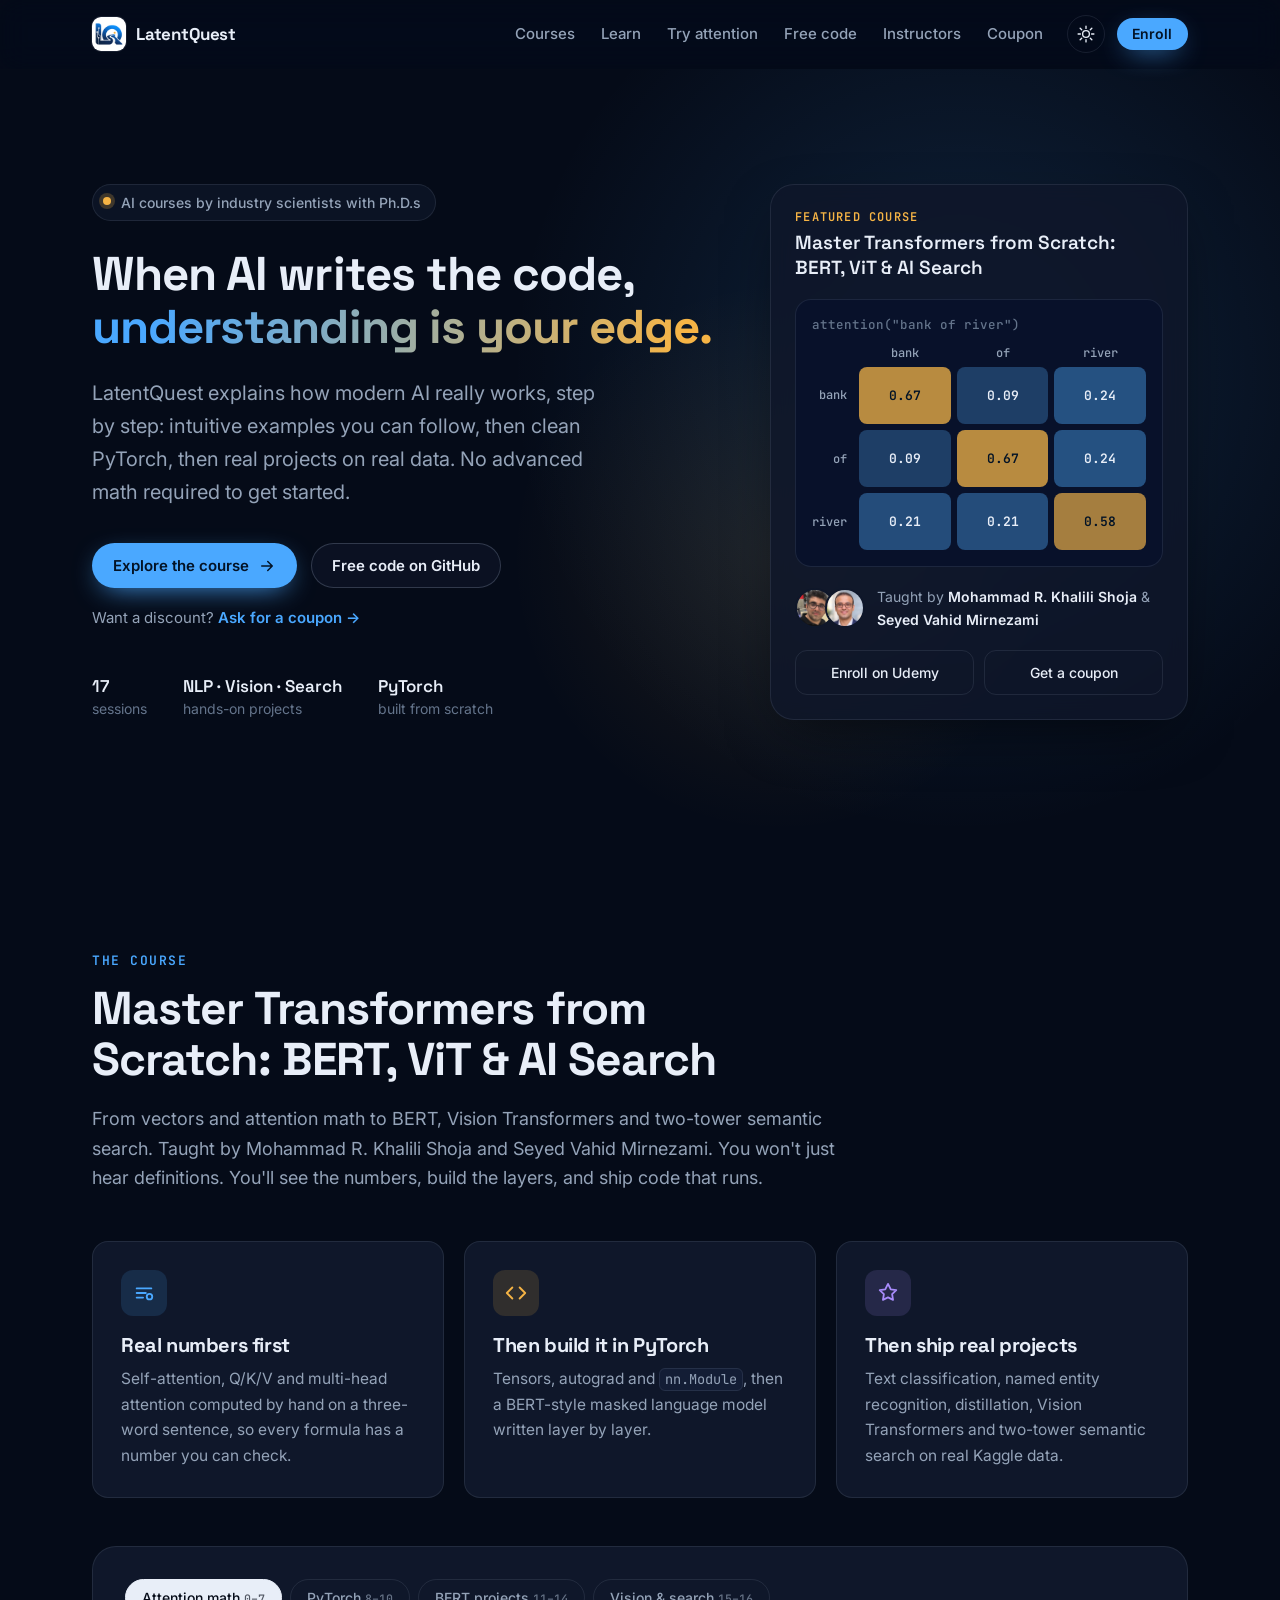
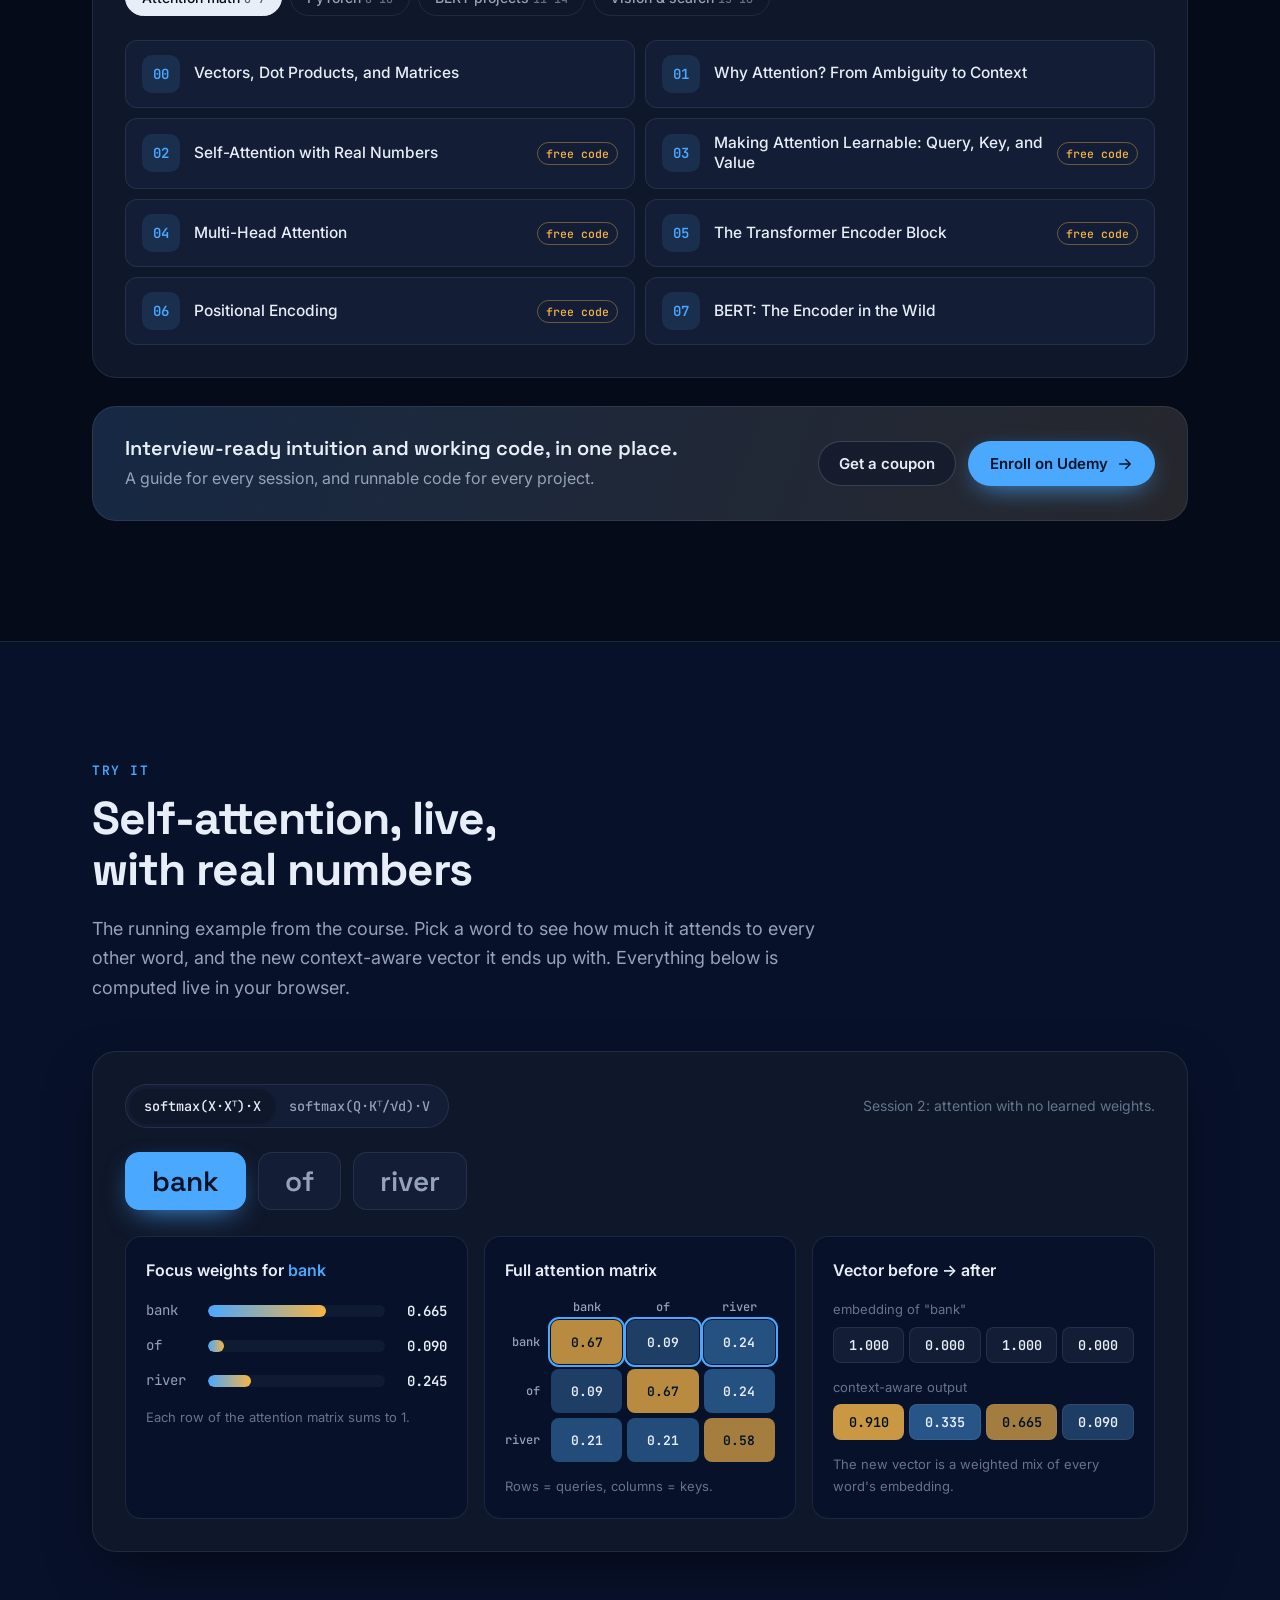
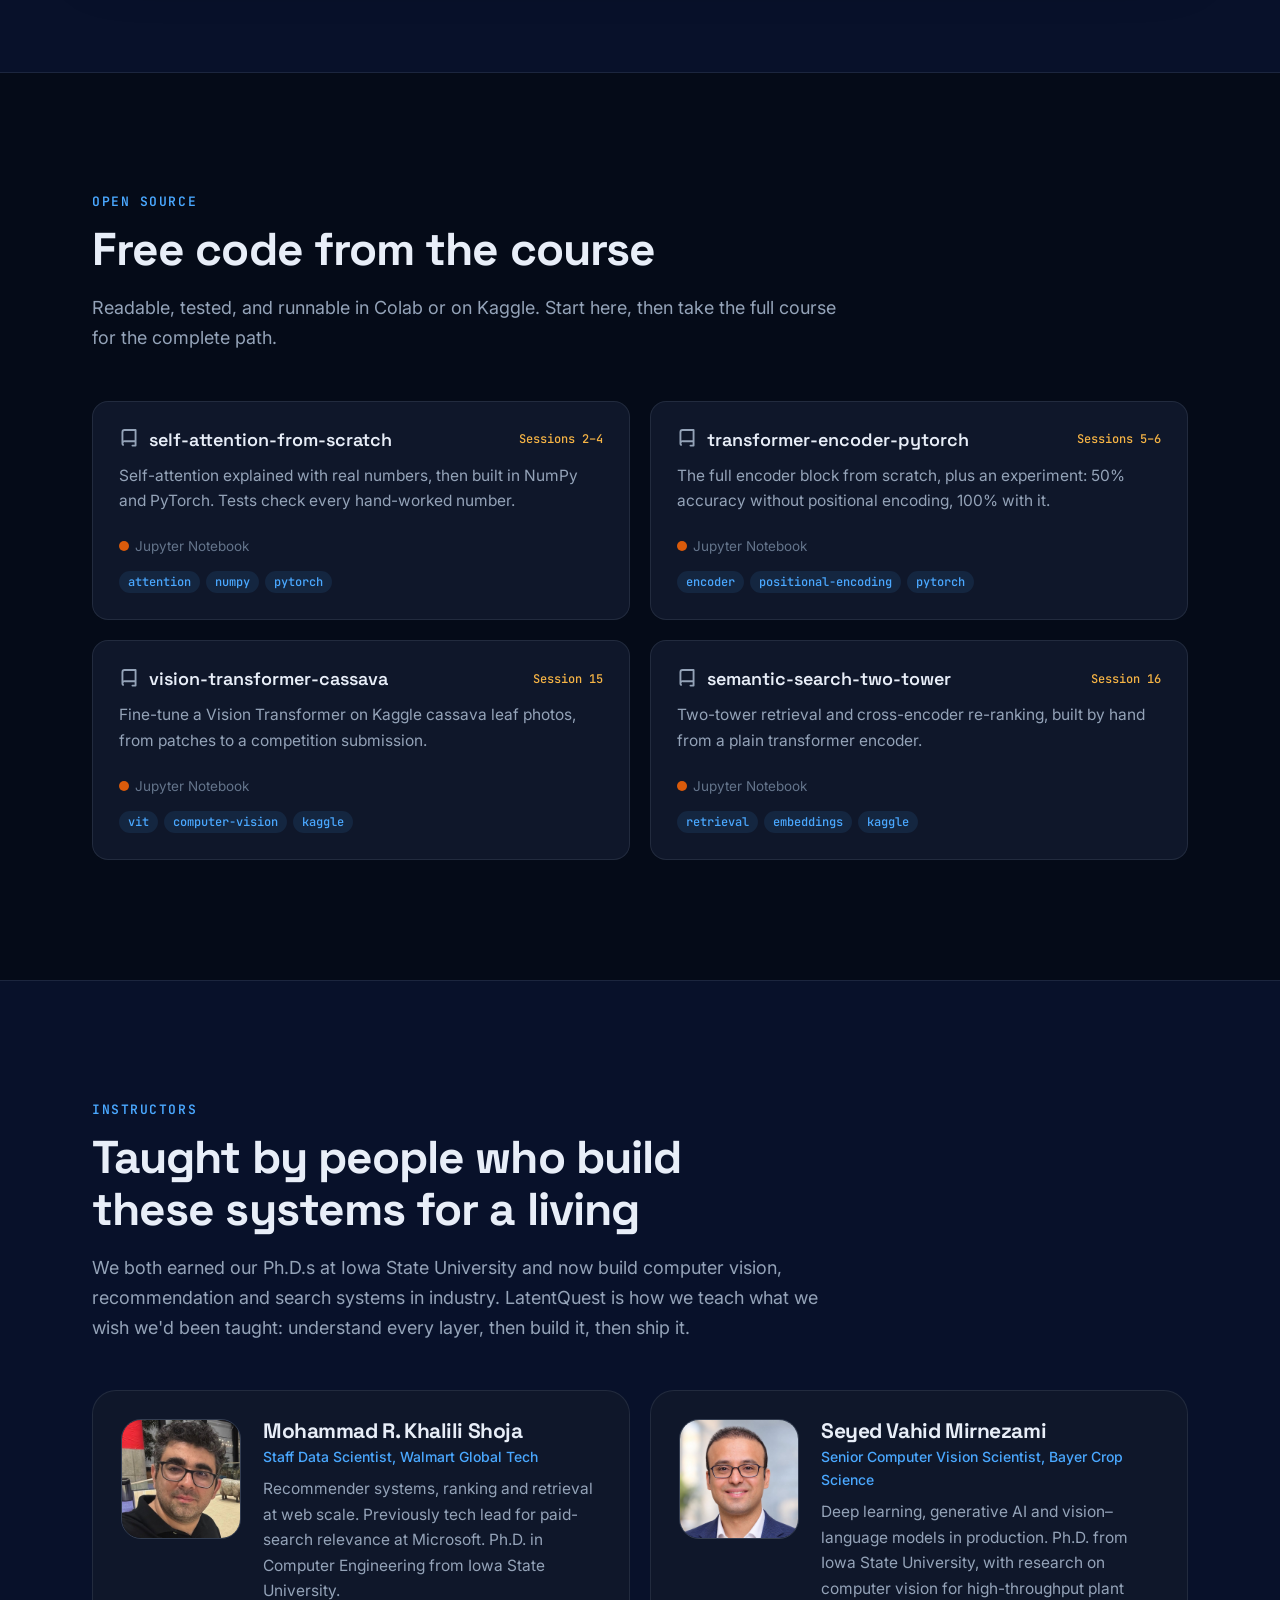
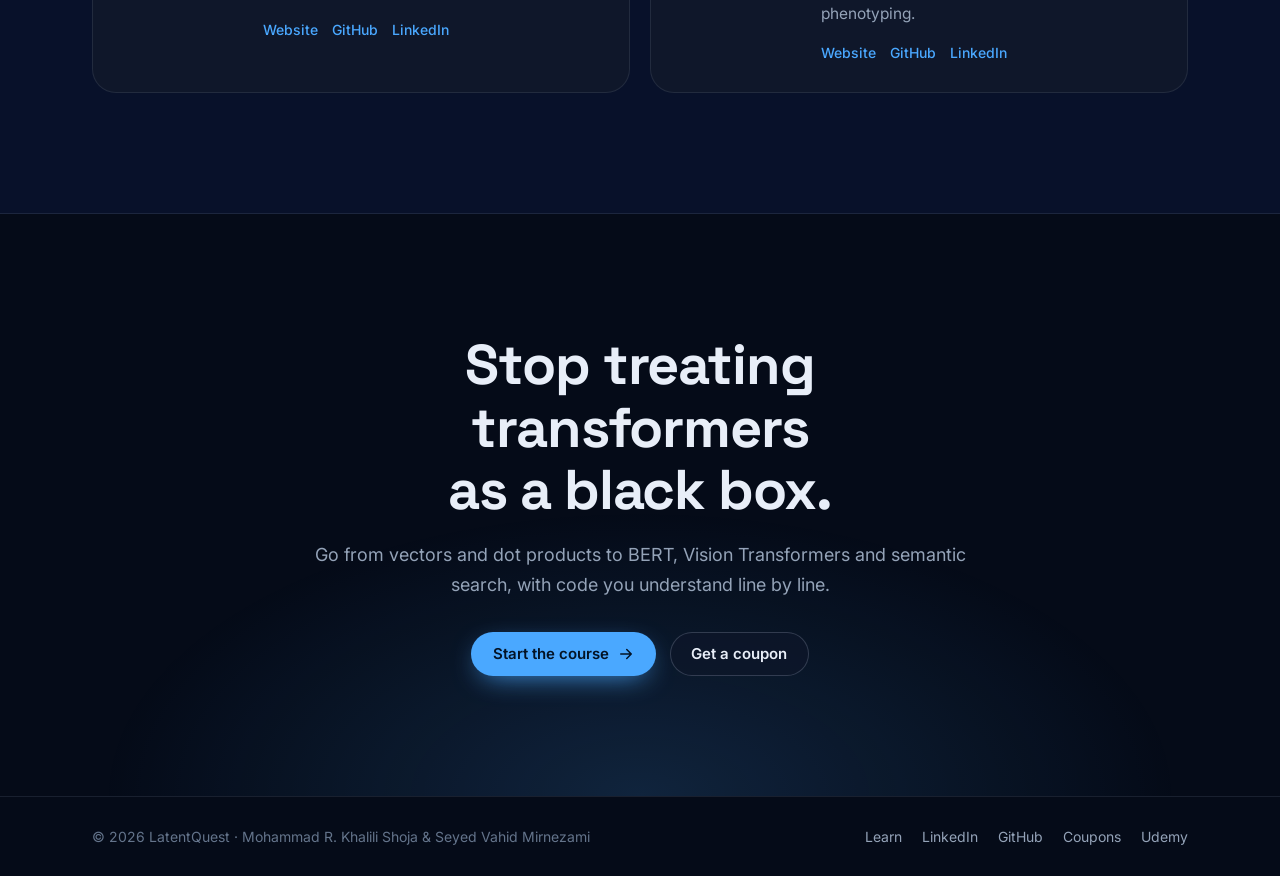
==== commit 0d2594e4: "Point course repo links to the LatentQuest organization" ====
--- a/index.html
+++ b/index.html
@@ -226,27 +226,27 @@
       <li class="lesson" style="animation-delay:80ms">
         <span class="lesson__num">02</span>
         <span class="lesson__title">Self-Attention with Real Numbers</span>
-        <a class="lesson__tag" href="https://github.com/seyedvahidmirnezami/self-attention-from-scratch" target="_blank" rel="noopener">free code</a>
+        <a class="lesson__tag" href="https://github.com/LatentQuest/self-attention-from-scratch" target="_blank" rel="noopener">free code</a>
       </li>
       <li class="lesson" style="animation-delay:120ms">
         <span class="lesson__num">03</span>
         <span class="lesson__title">Making Attention Learnable: Query, Key, and Value</span>
-        <a class="lesson__tag" href="https://github.com/seyedvahidmirnezami/self-attention-from-scratch" target="_blank" rel="noopener">free code</a>
+        <a class="lesson__tag" href="https://github.com/LatentQuest/self-attention-from-scratch" target="_blank" rel="noopener">free code</a>
       </li>
       <li class="lesson" style="animation-delay:160ms">
         <span class="lesson__num">04</span>
         <span class="lesson__title">Multi-Head Attention</span>
-        <a class="lesson__tag" href="https://github.com/seyedvahidmirnezami/self-attention-from-scratch" target="_blank" rel="noopener">free code</a>
+        <a class="lesson__tag" href="https://github.com/LatentQuest/self-attention-from-scratch" target="_blank" rel="noopener">free code</a>
       </li>
       <li class="lesson" style="animation-delay:200ms">
         <span class="lesson__num">05</span>
         <span class="lesson__title">The Transformer Encoder Block</span>
-        <a class="lesson__tag" href="https://github.com/seyedvahidmirnezami/transformer-encoder-pytorch" target="_blank" rel="noopener">free code</a>
+        <a class="lesson__tag" href="https://github.com/LatentQuest/transformer-encoder-pytorch" target="_blank" rel="noopener">free code</a>
       </li>
       <li class="lesson" style="animation-delay:240ms">
         <span class="lesson__num">06</span>
         <span class="lesson__title">Positional Encoding</span>
-        <a class="lesson__tag" href="https://github.com/seyedvahidmirnezami/transformer-encoder-pytorch" target="_blank" rel="noopener">free code</a>
+        <a class="lesson__tag" href="https://github.com/LatentQuest/transformer-encoder-pytorch" target="_blank" rel="noopener">free code</a>
       </li>
       <li class="lesson" style="animation-delay:280ms">
         <span class="lesson__num">07</span>
@@ -319,7 +319,7 @@
           <p class="section__lead">Readable, tested, and runnable in Colab or on Kaggle. Start here, then take the full course for the complete path.</p>
         </div>
         <div class="repos" id="repos">
-    <a class="repo reveal is-visible" href="https://github.com/seyedvahidmirnezami/self-attention-from-scratch" target="_blank" rel="noopener">
+    <a class="repo reveal is-visible" href="https://github.com/LatentQuest/self-attention-from-scratch" target="_blank" rel="noopener">
       <div class="repo__top"><svg viewBox="0 0 16 16" aria-hidden="true"><path d="M2 2.5A2.5 2.5 0 0 1 4.5 0h8.75a.75.75 0 0 1 .75.75v12.5a.75.75 0 0 1-.75.75h-2.5a.75.75 0 0 1 0-1.5h1.75v-2h-8a1 1 0 0 0-.71 1.71.75.75 0 0 1-1.07 1.06A2.49 2.49 0 0 1 2 11.5v-9zm10.5-1h-8a1 1 0 0 0-1 1v6.71A2.5 2.5 0 0 1 4.5 9h8V1.5z"></path></svg><span class="repo__name">self-attention-from-scratch</span><span class="repo__session">Sessions 2–4</span></div>
       <p class="repo__desc">Self-attention explained with real numbers, then built in NumPy and PyTorch. Tests check every hand-worked number.</p>
       <div class="repo__meta">
@@ -328,7 +328,7 @@
       </div>
       <div class="repo__tags"><span>attention</span><span>numpy</span><span>pytorch</span></div>
     </a>
-    <a class="repo reveal is-visible" href="https://github.com/seyedvahidmirnezami/transformer-encoder-pytorch" target="_blank" rel="noopener">
+    <a class="repo reveal is-visible" href="https://github.com/LatentQuest/transformer-encoder-pytorch" target="_blank" rel="noopener">
       <div class="repo__top"><svg viewBox="0 0 16 16" aria-hidden="true"><path d="M2 2.5A2.5 2.5 0 0 1 4.5 0h8.75a.75.75 0 0 1 .75.75v12.5a.75.75 0 0 1-.75.75h-2.5a.75.75 0 0 1 0-1.5h1.75v-2h-8a1 1 0 0 0-.71 1.71.75.75 0 0 1-1.07 1.06A2.49 2.49 0 0 1 2 11.5v-9zm10.5-1h-8a1 1 0 0 0-1 1v6.71A2.5 2.5 0 0 1 4.5 9h8V1.5z"></path></svg><span class="repo__name">transformer-encoder-pytorch</span><span class="repo__session">Sessions 5–6</span></div>
       <p class="repo__desc">The full encoder block from scratch, plus an experiment: 50% accuracy without positional encoding, 100% with it.</p>
       <div class="repo__meta">
@@ -337,7 +337,7 @@
       </div>
       <div class="repo__tags"><span>encoder</span><span>positional-encoding</span><span>pytorch</span></div>
     </a>
-    <a class="repo reveal is-visible" href="https://github.com/seyedvahidmirnezami/vision-transformer-cassava" target="_blank" rel="noopener">
+    <a class="repo reveal is-visible" href="https://github.com/LatentQuest/vision-transformer-cassava" target="_blank" rel="noopener">
       <div class="repo__top"><svg viewBox="0 0 16 16" aria-hidden="true"><path d="M2 2.5A2.5 2.5 0 0 1 4.5 0h8.75a.75.75 0 0 1 .75.75v12.5a.75.75 0 0 1-.75.75h-2.5a.75.75 0 0 1 0-1.5h1.75v-2h-8a1 1 0 0 0-.71 1.71.75.75 0 0 1-1.07 1.06A2.49 2.49 0 0 1 2 11.5v-9zm10.5-1h-8a1 1 0 0 0-1 1v6.71A2.5 2.5 0 0 1 4.5 9h8V1.5z"></path></svg><span class="repo__name">vision-transformer-cassava</span><span class="repo__session">Session 15</span></div>
       <p class="repo__desc">Fine-tune a Vision Transformer on Kaggle cassava leaf photos, from patches to a competition submission.</p>
       <div class="repo__meta">
@@ -346,7 +346,7 @@
       </div>
       <div class="repo__tags"><span>vit</span><span>computer-vision</span><span>kaggle</span></div>
     </a>
-    <a class="repo reveal is-visible" href="https://github.com/seyedvahidmirnezami/semantic-search-two-tower" target="_blank" rel="noopener">
+    <a class="repo reveal is-visible" href="https://github.com/LatentQuest/semantic-search-two-tower" target="_blank" rel="noopener">
       <div class="repo__top"><svg viewBox="0 0 16 16" aria-hidden="true"><path d="M2 2.5A2.5 2.5 0 0 1 4.5 0h8.75a.75.75 0 0 1 .75.75v12.5a.75.75 0 0 1-.75.75h-2.5a.75.75 0 0 1 0-1.5h1.75v-2h-8a1 1 0 0 0-.71 1.71.75.75 0 0 1-1.07 1.06A2.49 2.49 0 0 1 2 11.5v-9zm10.5-1h-8a1 1 0 0 0-1 1v6.71A2.5 2.5 0 0 1 4.5 9h8V1.5z"></path></svg><span class="repo__name">semantic-search-two-tower</span><span class="repo__session">Session 16</span></div>
       <p class="repo__desc">Two-tower retrieval and cross-encoder re-ranking, built by hand from a plain transformer encoder.</p>
       <div class="repo__meta">
--- a/assets/css/style.css
+++ b/assets/css/style.css
@@ -447,3 +447,109 @@
   .prose { font-size: 16.5px; }
   .article__cta { padding: 22px; }
 }
+
+/* ---------- Article animations ---------- */
+.lq-anim { margin: 6px 0 1.6em; padding: 18px 20px 16px; border-radius: var(--radius-lg); border: 1px solid var(--border); background: var(--surface); }
+.lq-anim__head { display: flex; align-items: center; justify-content: space-between; gap: 12px; margin-bottom: 16px; }
+.lq-anim__title { font: 600 13px var(--font-mono); color: var(--amber); letter-spacing: .02em; }
+.lq-anim__btn { border: 1px solid var(--border-strong); background: transparent; color: var(--text); border-radius: 999px; padding: 5px 12px; font: 500 13px var(--font-body); cursor: pointer; flex: none; }
+.lq-anim__btn:hover { border-color: var(--cyan); }
+.lq-anim__stage { display: grid; gap: 10px; min-height: 150px; }
+.lq-anim__steps { display: flex; gap: 6px; margin-top: 16px; }
+.lq-anim__step { flex: 1; font: 500 11.5px var(--font-mono); color: var(--faint); padding-top: 7px; border-top: 3px solid var(--border); transition: color .3s, border-color .3s; }
+.lq-anim__step.is-on { color: var(--text); border-top-color: var(--cyan); }
+.lq-anim__caption { margin: 10px 0 0; min-height: 3em; font-size: 15px; color: var(--muted); }
+.lq-row { display: grid; grid-template-columns: 84px 1fr auto; align-items: center; gap: 12px; transition: opacity .3s; }
+.lq-row__label { font: 600 13.5px var(--font-mono); color: var(--muted); text-align: right; }
+.lq-cells { display: grid; grid-template-columns: repeat(4, minmax(0, 1fr)); gap: 6px; }
+.lq-cell { display: grid; place-items: center; height: 40px; border-radius: 9px; font: 600 14px var(--font-mono); background: var(--surface-2); border: 1px solid var(--border); transition: background .35s, transform .25s var(--ease), box-shadow .25s, color .35s; }
+.lq-cell.is-focus { box-shadow: 0 0 0 2px var(--cyan); transform: translateY(-2px); }
+.lq-row.is-query .lq-cell { background: color-mix(in srgb, var(--cyan) 22%, var(--surface-2)); }
+.lq-row.is-key .lq-cell { background: color-mix(in srgb, var(--amber) 18%, var(--surface-2)); }
+.lq-row.is-prod .lq-cell.is-hot { background: color-mix(in srgb, var(--amber) 55%, var(--surface-2)); color: #1a1205; }
+.lq-scores { display: grid; grid-template-columns: 84px 1fr; gap: 12px; align-items: center; margin-top: 6px; }
+.lq-chips { display: flex; gap: 8px; flex-wrap: wrap; }
+.lq-chip { display: inline-flex; align-items: baseline; gap: 6px; padding: 6px 12px; border-radius: 999px; border: 1px dashed var(--border-strong); font-family: var(--font-mono); transition: all .35s; }
+.lq-chip small { color: var(--faint); font-size: 12px; }
+.lq-chip b { font-size: 15px; }
+.lq-chip.is-done { border-style: solid; border-color: var(--cyan); background: color-mix(in srgb, var(--cyan) 14%, transparent); }
+.lq-bars { display: grid; grid-template-columns: repeat(3, 1fr); gap: 18px; height: 190px; padding: 0 8px; }
+.lq-bar { display: grid; grid-template-rows: auto 1fr auto; gap: 6px; text-align: center; }
+.lq-bar__val { font: 600 14px var(--font-mono); min-height: 1.3em; }
+.lq-bar__track { position: relative; border-radius: 10px; background: var(--surface-2); overflow: hidden; }
+.lq-bar__fill { position: absolute; left: 0; right: 0; bottom: 0; height: 0; border-radius: 10px 10px 0 0; background: linear-gradient(180deg, var(--amber), var(--cyan)); transition: height .9s var(--ease); }
+.lq-bar__label { font: 600 13px var(--font-mono); color: var(--muted); }
+.lq-bars__total { margin: 4px 0 0; text-align: center; font: 500 13px var(--font-mono); color: var(--faint); min-height: 1.3em; }
+.lq-row.is-mix .lq-cell, .lq-row.is-out .lq-cell { background: color-mix(in srgb, var(--cyan) calc(var(--heat, 0) * 70%), var(--surface-2)); }
+.lq-row.is-mix .lq-cell.is-zero, .lq-row.is-out .lq-cell.is-zero { color: var(--faint); }
+.lq-row.is-active .lq-row__label { color: var(--cyan); }
+.lq-weight { font: 600 13px var(--font-mono); color: var(--amber); min-width: 70px; }
+.lq-sumline { height: 2px; margin: 4px 0 4px 96px; background: linear-gradient(90deg, var(--cyan), var(--amber)); border-radius: 2px; opacity: .6; }
+.lq-row.is-out .lq-row__label { color: var(--text); }
+.lq-cell.is-new { box-shadow: 0 0 0 2px var(--amber); }
+.lq-before { margin: 0 0 0 96px; font: 500 13px var(--font-mono); color: var(--faint); opacity: 0; transition: opacity .4s; }
+.lq-before.is-shown { opacity: 1; }
+@media (max-width: 560px) {
+  .lq-row, .lq-scores { grid-template-columns: 54px 1fr; }
+  .lq-weight { grid-column: 2; }
+  .lq-sumline, .lq-before { margin-left: 66px; }
+  .lq-cell { height: 36px; font-size: 13px; }
+  .lq-anim { padding: 16px 14px 14px; }
+}
+
+/* Callout boxes in articles */
+.prose .callout { margin: 0 0 1.6em; padding: 18px 22px; border-radius: var(--radius); border: 1px solid var(--border); border-left: 4px solid var(--cyan); background: color-mix(in srgb, var(--cyan) 7%, var(--surface)); }
+.prose .callout p:first-child { margin-bottom: .5em; }
+.prose .callout ul { margin-bottom: 0; }
+.prose .callout li { margin-bottom: .45em; }
+.prose .callout + h2 { margin-top: 1.4em; }
+
+/* Attention playground */
+.lq-play__inputs { display: grid; gap: 8px; margin-bottom: 14px; }
+.lq-play__wrow { display: grid; grid-template-columns: 110px repeat(4, minmax(0, 1fr)); gap: 6px; }
+.lq-play__name, .lq-play__num { width: 100%; min-width: 0; height: 40px; border-radius: 9px; border: 1px solid var(--border-strong); background: var(--bg-alt); color: var(--text); font: 600 14px var(--font-mono); text-align: center; }
+.lq-play__name { text-align: left; padding: 0 10px; color: var(--cyan); }
+.lq-play__name:focus, .lq-play__num:focus { outline: 2px solid var(--cyan); outline-offset: 1px; }
+.lq-play__controls { display: flex; flex-wrap: wrap; align-items: center; gap: 12px 20px; padding: 12px 0; margin-bottom: 14px; border-top: 1px solid var(--border); border-bottom: 1px solid var(--border); font-size: 14px; }
+.lq-play__control { display: inline-flex; align-items: center; gap: 10px; color: var(--muted); }
+.lq-play__control input[type="range"] { width: 140px; accent-color: var(--cyan); }
+.lq-play__check input { accent-color: var(--cyan); width: 16px; height: 16px; }
+.lq-play__panels { display: grid; grid-template-columns: 1fr 1fr 1.25fr; gap: 14px; }
+.lq-play__panel { min-width: 0; padding: 12px; border-radius: var(--radius); background: var(--bg-alt); border: 1px solid var(--border); }
+.lq-play__ptitle { margin: 0 0 10px; font: 600 13px var(--font-mono); color: var(--amber); }
+.lq-play__grid { display: grid; gap: 4px; align-items: center; }
+.lq-play__col { font: 500 11px var(--font-mono); color: var(--faint); text-align: center; overflow: hidden; text-overflow: ellipsis; white-space: nowrap; }
+.lq-play__row { font: 600 12px var(--font-mono); color: var(--muted); background: none; border: 0; cursor: pointer; text-align: right; padding: 0 6px 0 0; max-width: 70px; overflow: hidden; text-overflow: ellipsis; white-space: nowrap; }
+.lq-play__row.is-sel { color: var(--cyan); }
+.lq-play__cell { height: 32px; font-size: 12px; border-radius: 7px; background: color-mix(in srgb, var(--cyan) calc(var(--heat, 0) * 70%), var(--surface-2)); }
+.lq-play__cell.is-neg { background: color-mix(in srgb, #f87171 calc(var(--heat, 0) * 60%), var(--surface-2)); }
+.lq-play__cell.is-selrow { box-shadow: inset 0 0 0 1px color-mix(in srgb, var(--cyan) 60%, transparent); }
+.lq-play__cell.is-new { box-shadow: 0 0 0 2px var(--amber); }
+.lq-play__note { margin: 8px 0 0; font-size: 12.5px; color: var(--faint); line-height: 1.45; }
+.lq-play__recipe { margin: 14px 0 0; font: 500 14.5px var(--font-mono); color: var(--text); }
+.lq-play__tip { color: var(--faint); font-family: var(--font-body); font-size: 13px; }
+.lq-play__hint { margin: 10px 0 0; font-size: 14.5px; color: var(--muted); padding: 10px 14px; border-radius: 10px; background: color-mix(in srgb, var(--amber) 10%, transparent); }
+@media (max-width: 860px) {
+  .lq-play__panels { grid-template-columns: 1fr; }
+}
+@media (max-width: 560px) {
+  .lq-play__wrow { grid-template-columns: 80px repeat(4, minmax(0, 1fr)); }
+  .lq-play__name, .lq-play__num { height: 36px; font-size: 13px; }
+}
+
+/* Make animated / interactive widgets obvious */
+.lq-anim__title { display: inline-flex; align-items: center; flex-wrap: wrap; gap: 8px; }
+.lq-badge { display: inline-flex; align-items: center; gap: 4px; padding: 3px 9px; border-radius: 999px; font: 700 11px var(--font-body); letter-spacing: .04em; text-transform: uppercase; }
+.lq-badge--anim { color: var(--cyan); background: color-mix(in srgb, var(--cyan) 15%, transparent); }
+.lq-badge--play { color: #1a1205; background: var(--amber); }
+.lq-badge--sm { margin-left: 6px; padding: 1px 7px; font-size: 10px; vertical-align: 1px; }
+.lq-play { border: 2px solid color-mix(in srgb, var(--amber) 70%, transparent); box-shadow: 0 0 0 6px color-mix(in srgb, var(--amber) 10%, transparent), var(--shadow); }
+.lq-play .lq-anim__title { font-size: 15px; color: var(--text); }
+.lq-play__howto { margin: 0 0 14px; font-size: 15px; color: var(--muted); }
+.lq-play__howto strong { color: var(--amber); }
+.lq-play__num, .lq-play__name { cursor: text; border-style: dashed; transition: border-color .2s, background .2s; }
+.lq-play__num:hover, .lq-play__name:hover { border-color: var(--amber); border-style: solid; background: var(--surface-2); }
+.lq-play:not(.is-touched) .lq-play__wrow:first-child .lq-play__num:first-of-type { animation: lqNudge 2.4s ease-in-out infinite; }
+@keyframes lqNudge { 0%, 100% { box-shadow: 0 0 0 0 color-mix(in srgb, var(--amber) 0%, transparent); } 50% { box-shadow: 0 0 0 5px color-mix(in srgb, var(--amber) 45%, transparent); } }
+.lq-play__row { text-decoration: underline dotted; text-underline-offset: 3px; }
+.lq-play__row:hover { color: var(--text); }
